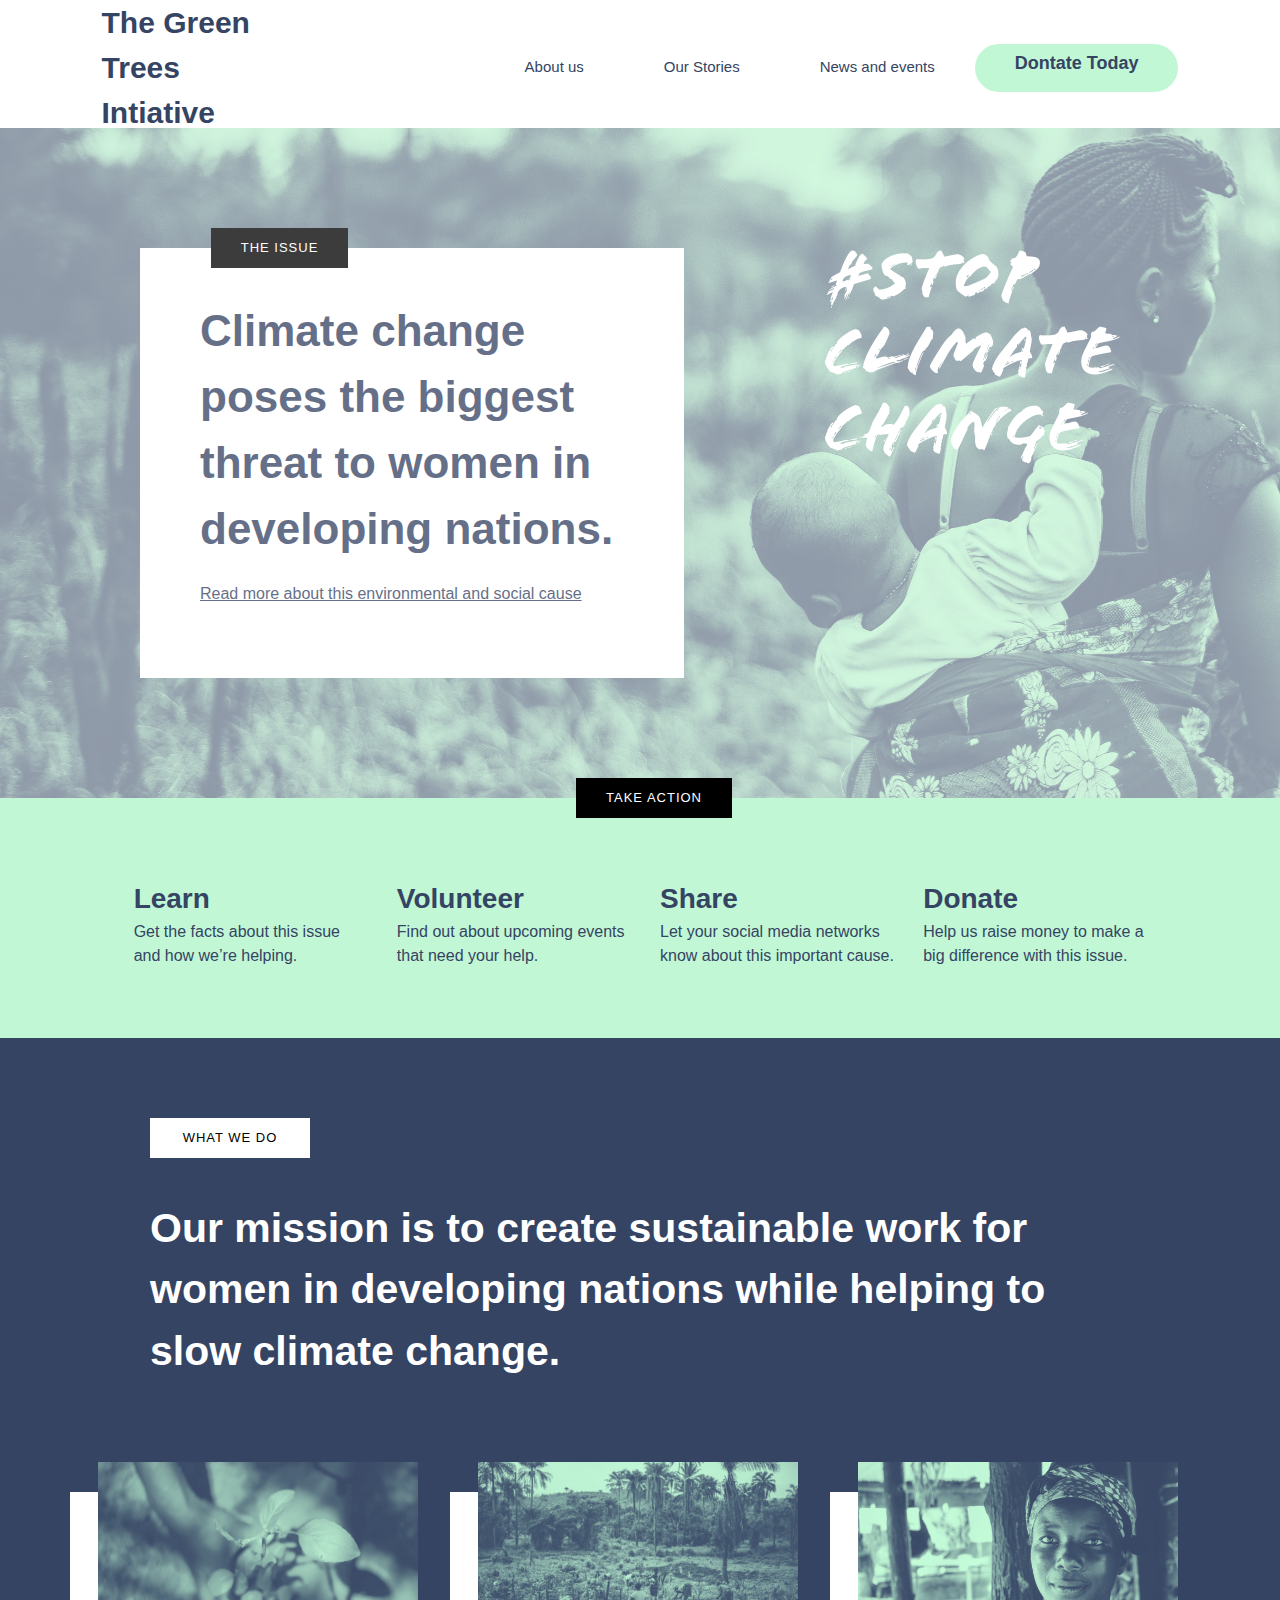
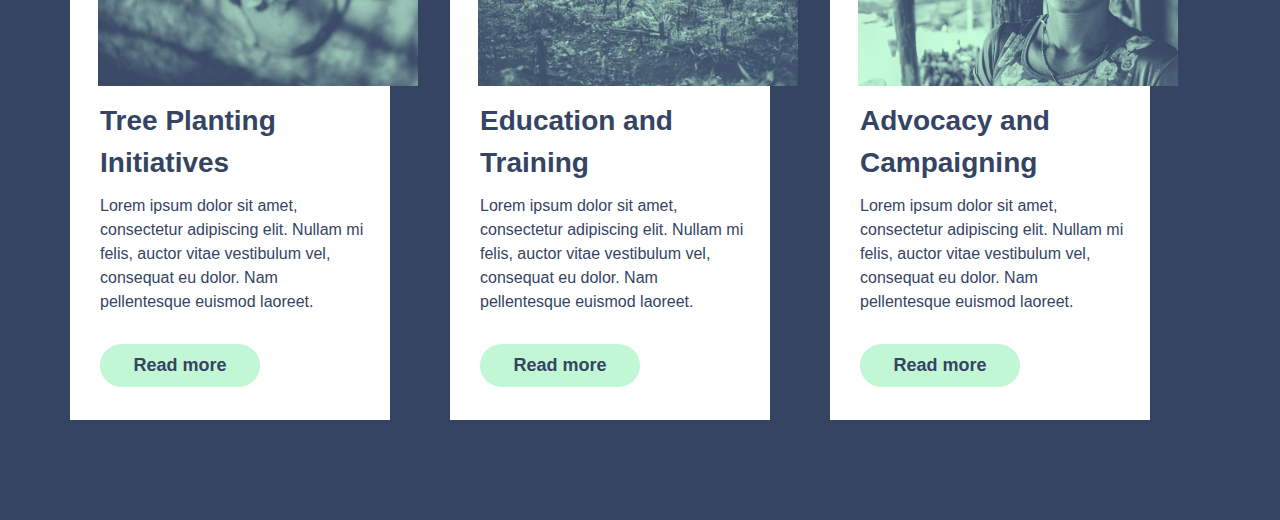
==== index.html @ a62fc70d "initial commit" ====
<!DOCTYPE html>
<html lang="en">

<head>
    <meta charset="UTF-8" />
    <meta name="viewport" content="width=device-width, initial-scale=1.0" />
    <title>Green Tree Initiative | Home</title>
    <link rel="stylesheet" href="./assets/css/style.css" />
</head>

<body>
    <div class="container">
        <header id="main-header">
            <nav id="navbar">
                <h1 class="title">
                    <a href="index.html">The Green Trees Intiative</a>
                </h1>
                <ul class="nav-links">
                    <li><a href="#">About us</a></li>
                    <li><a href="#">Our Stories</a></li>
                    <li><a href="#">News and events</a></li>
                    <li class="donate-link">
                        <a href="donation.html">Dontate Today</a>
                    </li>
                </ul>
            </nav>
        </header>

        <main id="main">
            <section class="the-issue-section">
                <div class="climate-change">
                    <div class="climate-change-banner">
                        <div id="the-issue-header">
                            <h3>THE ISSUE</h3>
                        </div>
                        <h1>
                            Climate change poses the biggest threat to women in developing
                            nations.
                        </h1>
                        <a href="#">
                            Read more about this environmental and social cause
                        </a>
                    </div>
                    <div class="climate-change-hashtag"></div>
                </div>
            </section>

            <section class="take-action-section">
                <div id="take-action-header">
                    <h3>TAKE ACTION</h3>
                </div>
                <div class="action-lists">
                    <div class="learn">
                        <h4>Learn</h4>
                        <p>Get the facts about this issue and how we’re helping.</p>
                    </div>
                    <div class="volunteer">
                        <h4>Volunteer</h4>
                        <p>Find out about upcoming events that need your help.</p>
                    </div>
                    <div class="Share">
                        <h4>Share</h4>
                        <p>
                            Let your social media networks know about this important cause.
                        </p>
                    </div>
                    <div class="donate">
                        <h4>Donate</h4>
                        <p>
                            Help us raise money to make a big difference with this issue.
                        </p>
                    </div>
                </div>
            </section>

            <section class="what-we-do-section">
                <div id="what-we-do-header">
                    <h3>WHAT WE DO</h3>
                </div>
                <div class="what-we-do-mission">
                    <h1>
                        Our mission is to create sustainable work for women in developing
                        nations while helping to slow climate change.
                    </h1>
                </div>
                <div class="mission-cards">
                    <div class="card-1">
                        <figure class="mission-card-img-1"></figure>
                        <h2>Tree Planting Initiatives</h2>
                        <p>
                            Lorem ipsum dolor sit amet, consectetur adipiscing elit. Nullam
                            mi felis, auctor vitae vestibulum vel, consequat eu dolor. Nam
                            pellentesque euismod laoreet.
                        </p>
                        <a href="#">Read more</a>
                    </div>
                    <div class="card-2">
                        <figure class="mission-card-img-2"></figure>
                        <h2>Education and Training</h2>
                        <p>
                            Lorem ipsum dolor sit amet, consectetur adipiscing elit. Nullam
                            mi felis, auctor vitae vestibulum vel, consequat eu dolor. Nam
                            pellentesque euismod laoreet.
                        </p>
                        <a href="#">Read more</a>
                    </div>
                    <div class="card-3">
                        <figure class="mission-card-img-3"></figure>
                        <h2>Advocacy and Campaigning</h2>
                        <p>
                            Lorem ipsum dolor sit amet, consectetur adipiscing elit. Nullam
                            mi felis, auctor vitae vestibulum vel, consequat eu dolor. Nam
                            pellentesque euismod laoreet.
                        </p>
                        <a href="#">Read more</a>
                    </div>
                </div>
            </section>
        </main>
    </div>
</body>

</html>
---- assets/css/style.css ----
@import url(//db.onlinewebfonts.com/c/bfbdc6a04609bff0d5ccdfcf6b766d95?family=Flood+Std);

* {
    margin: 0;
    padding: 0;
    box-sizing: border-box;
}

html {
    font-size: 62.5%;
}

body {
    font-family: Helvetica, Arial, sans-serif;
    font-size: 1.5rem;
    line-height: 1.5;
    background-color: #fff;
    color: #000;
}

ul {
    list-style: none;
}

a {
    color: #354463;
    text-decoration: none;
    display: block;
}

/*##################################
    INDEX PAGE STYLES
####################################*/

.container {
    width: 100%;
    max-width: 1440px;
    margin: auto;
}

/* Navigation bar Style */
#navbar {
    display: flex;
    flex-flow: row wrap;
    align-items: center;
    height: 12.8rem;
    justify-content: space-around;
}

#navbar .title {
    width: 16rem;
}

#navbar ul {
    display: flex;
    align-items: center;
    justify-content: space-evenly;
}

#navbar ul.nav-links {
    margin-left: 2rem;
}

.nav-links li {
    padding: 0 4rem;
}

.nav-links li a:hover {
    border-bottom: 4px solid teal;
}

.nav-links .donate-link {
    background: #C1F7D5;
    border-radius: 10rem;
    height: 4.8rem;
    padding-top: .6rem;
    text-align: center;
    font-size: 1.8rem;
    font-weight: bold;
    opacity: 1;
}

/* The  issue styke start */
.the-issue-section {
    height: 68rem;
    background: transparent url('../images/annie-spratt-135307-unsplash.png') 0% 0% no-repeat padding-box;
    opacity: 0.76;
}

div.climate-change {
    display: flex;
    flex-flow: row wrap;
    /* justify-items: center; */
    /* justify-items: center; */
    /* position: relative; */
}

#the-issue-header {

    background-color: #000;
    position: absolute;
    top: -2rem;
    left: 13%;
    padding: 1rem 3rem;
    opacity: 1;
    z-index: 1;
}

#the-issue-header h3 {
    font-size: 1.3rem;
    font-weight: 100;
    letter-spacing: 0.1rem;
    color: #fff;

}

.climate-change-banner {
    background-color: #fff;
    color: #354463;
    height: 43rem;
    width: 54.4rem;
    margin: 12rem 14rem;
    position: relative;
}


.climate-change-banner h1 {

    font-size: 4.4rem;
    text-align: left;
    font-weight: bold;
    margin-left: 4rem;
    padding: 5rem 2rem 2rem 2rem;
    opacity: 1;

}


.climate-change-banner a {
    font-size: 1.6rem;
    margin-left: 4rem;
    padding: 0 4rem 0rem 2rem;
    color: #354463;
    text-decoration: underline;
}

.climate-change-hashtag {
    margin-top: 12rem;
    width: 29.6rem;
    height: 22.4rem;
    background: transparent url('../images/stopclimatechange.png') 0% 0% no-repeat padding-box;
    opacity: 1;
}

/* The  issue styke end */

/* Take action start */

.take-action-section {
    background-color: #C1F7D5;
    color: #354463;
    width: 100%;
    height: 24rem;
    margin-top: -1rem;
    position: relative;
}


#take-action-header {

    background-color: #000;
    position: absolute;
    top: -2rem;
    left: 45%;
    padding: 1rem 3rem;
    opacity: 1;
    z-index: 1;
}

#take-action-header h3 {
    font-size: 1.3rem;
    font-weight: 100;
    letter-spacing: 0.1rem;
    color: #fff;
}

.action-lists {
    display: grid;
    grid-template-columns: repeat(4, 19%);
    gap: 2rem;
    justify-content: center;
}

.action-lists div {
    width: 23.5rem;
    height: 89rem;
    margin: 6rem 1rem;
    padding-top: 2rem;
}

.action-lists div h4 {
    font-size: 2.8rem;
    font-weight: bold;
}

.action-lists>div p {
    font-size: 1.6rem;
    font-weight: 100;
}

/* Take action end */

/* What we do style start */
.what-we-do-section {
    display: flex;
    flex-flow: column wrap;
    align-content: center;
    background-color: #354463;
    color: #fff;
    position: relative;
    /* height: 1000rem; */
}

#what-we-do-header {
    background-color: #fff;
    color: #000;
    margin-left: 15rem;
    margin-top: 8rem;
    width: 16rem;
    opacity: 1;
    z-index: 1;
}

#what-we-do-header h3 {
    text-align: center;
    font-size: 1.3rem;
    font-weight: 100;
    letter-spacing: 0.1rem;
    padding: 1rem 2rem;
}

.what-we-do-mission h1 {
    margin: 4rem 15rem;
    font-size: 4.1rem;
    font-weight: bold;
}


.mission-cards {
    margin: 7rem 10rem 0 4rem;
    display: grid;
    grid-template-columns: repeat(3, 32rem);
    gap: 6rem;
    justify-content: center;
}

.mission-cards div {
    background-color: #fff;
    color: #000;
    height: 52.8rem;
    margin-bottom: 10rem;
    position: relative;

}


.mission-cards div h2 {
    margin: 65% 2rem 1rem 3rem;
    font-size: 2.8rem;
    text-align: left;
    color: #354463;
}

.mission-cards div p {
    margin: 0 2rem 3rem 3rem;
    font-size: 1.6rem;
    text-align: left;
    color: #354463;
}

.mission-cards div a {
    margin: 0 13rem 0 3rem;
    font-size: 1.8rem;
    font-weight: bold;
    text-align: center;
    background-color: #C1F7D5;
    color: #354463;
    border-radius: 10rem;
    padding: .8rem;

}

.mission-card-img-1 {
    height: 22.4rem;
    width: 32.2rem;
    background: transparent url('../images/tree-planting.png') 0% 0% no-repeat padding-box;
    opacity: 1;
    position: absolute;
    right: -3rem;
    top: -3rem;
}

.mission-card-img-2 {
    height: 22.4rem;
    width: 32.2rem;
    background: transparent url('../images/education-training.png') 0% 0% no-repeat padding-box;
    opacity: 1;
    position: absolute;
    right: -3rem;
    top: -3rem;
}

.mission-card-img-3 {
    height: 22.4rem;
    width: 32.2rem;
    background: transparent url('../images/advocacy.png') 0% 0% no-repeat padding-box;
    opacity: 1;
    position: absolute;
    right: -3rem;
    top: -3rem;
}

/* What we do style end */

/*##########################################
        Donation Page Styling
##########################################*/
.donation-container {
    display: grid;
    grid-template-columns: 1fr;
}

.donation-container #header {
    height: 12rem;
    background-color: #fff;
}

.title-header {
    text-align: center;
    margin: 1.6rem auto;
    width: 20rem;
    font-size: 2.8rem;
    font-weight: bold;
    color: #354463;
    opacity: 1;
}

.donation-container main {
    height: 122.4rem;
    background: transparent url('../images/annie-spratt-427340-unsplash-donation.png') 0% 0% no-repeat padding-box;
    opacity: 1;
    position: relative;
}

.payment-and-information-section {
    height: 101.6rem;
    width: 64rem;
    position: absolute;
    top: 8rem;
    left: 15rem;
    background-color: #354463;
}

.text-banner {
    width: 38.4rem;
    height: 36.2rem;
    position: absolute;
    top: 8rem;
    right: 15rem;
}

.text-banner h1 {
    text-align: left;
    line-height: 1.1;
    font-size: 7.2rem;
    font-family: Flood Std;
    color: #FFFFFF;
    opacity: 1;
}

.your-information {
    border: 5px solid tomato;
    margin-bottom: 2rem;
}

.payment-information {
    border: 5px solid green;
}

/* Dontion Footer */
#donation-footer {
    display: flex;
    justify-content: center;
    flex-flow: row wrap;
    align-items: baseline;
    background-color: #fff;
    color: #354463;
    height: 34rem;
    margin-top: 10rem;
}

.footer-header {
    margin-right: 10rem;
    width: 17rem;

}

.footer-header h1 {
    font-size: 2.4rem;
    font-weight: bold;
    text-align: left;
}

.footer-hashtag {
    width: 20rem;
    margin-left: 8rem;
}

.footer-hashtag h2 {
    font-weight: normal;
    text-align: right;
    font-size: 4.4rem;
    font-family: flood std;
    color: #354463;
    line-height: 1.1;
}

#donation-footer section.address-and-links {
    display: flex;
    flex-flow: row wrap;
    align-items: center;
    /* border: 3px solid white; */
}

.address-and-links div.contact-us,
div.links,
div.social-links {
    width: 15rem;
    margin: 0 2rem;
}

.address-and-links div h4 {
    font-size: 1.4rem;
    text-align: left;
    letter-spacing: 0.056rem;
    text-transform: uppercase;
    font-weight: normal;
    padding-bottom: .5rem;
    margin-bottom: 1rem;
    border-bottom: 1px solid #354463;
    color: #354463;
}

.address-and-links div a {
    font-size: 1.3rem;
    text-align: left;
    font-weight: 300;
    letter-spacing: -0.14px;
    text-transform: capitalize;
    color: #354463;
}

.address-and-links div address {
    display: block;
    font-size: 1.3rem;
    text-align: left;
    font-weight: 300;
    font-style: normal;
    letter-spacing: -0.14px;
    color: #354463;
}
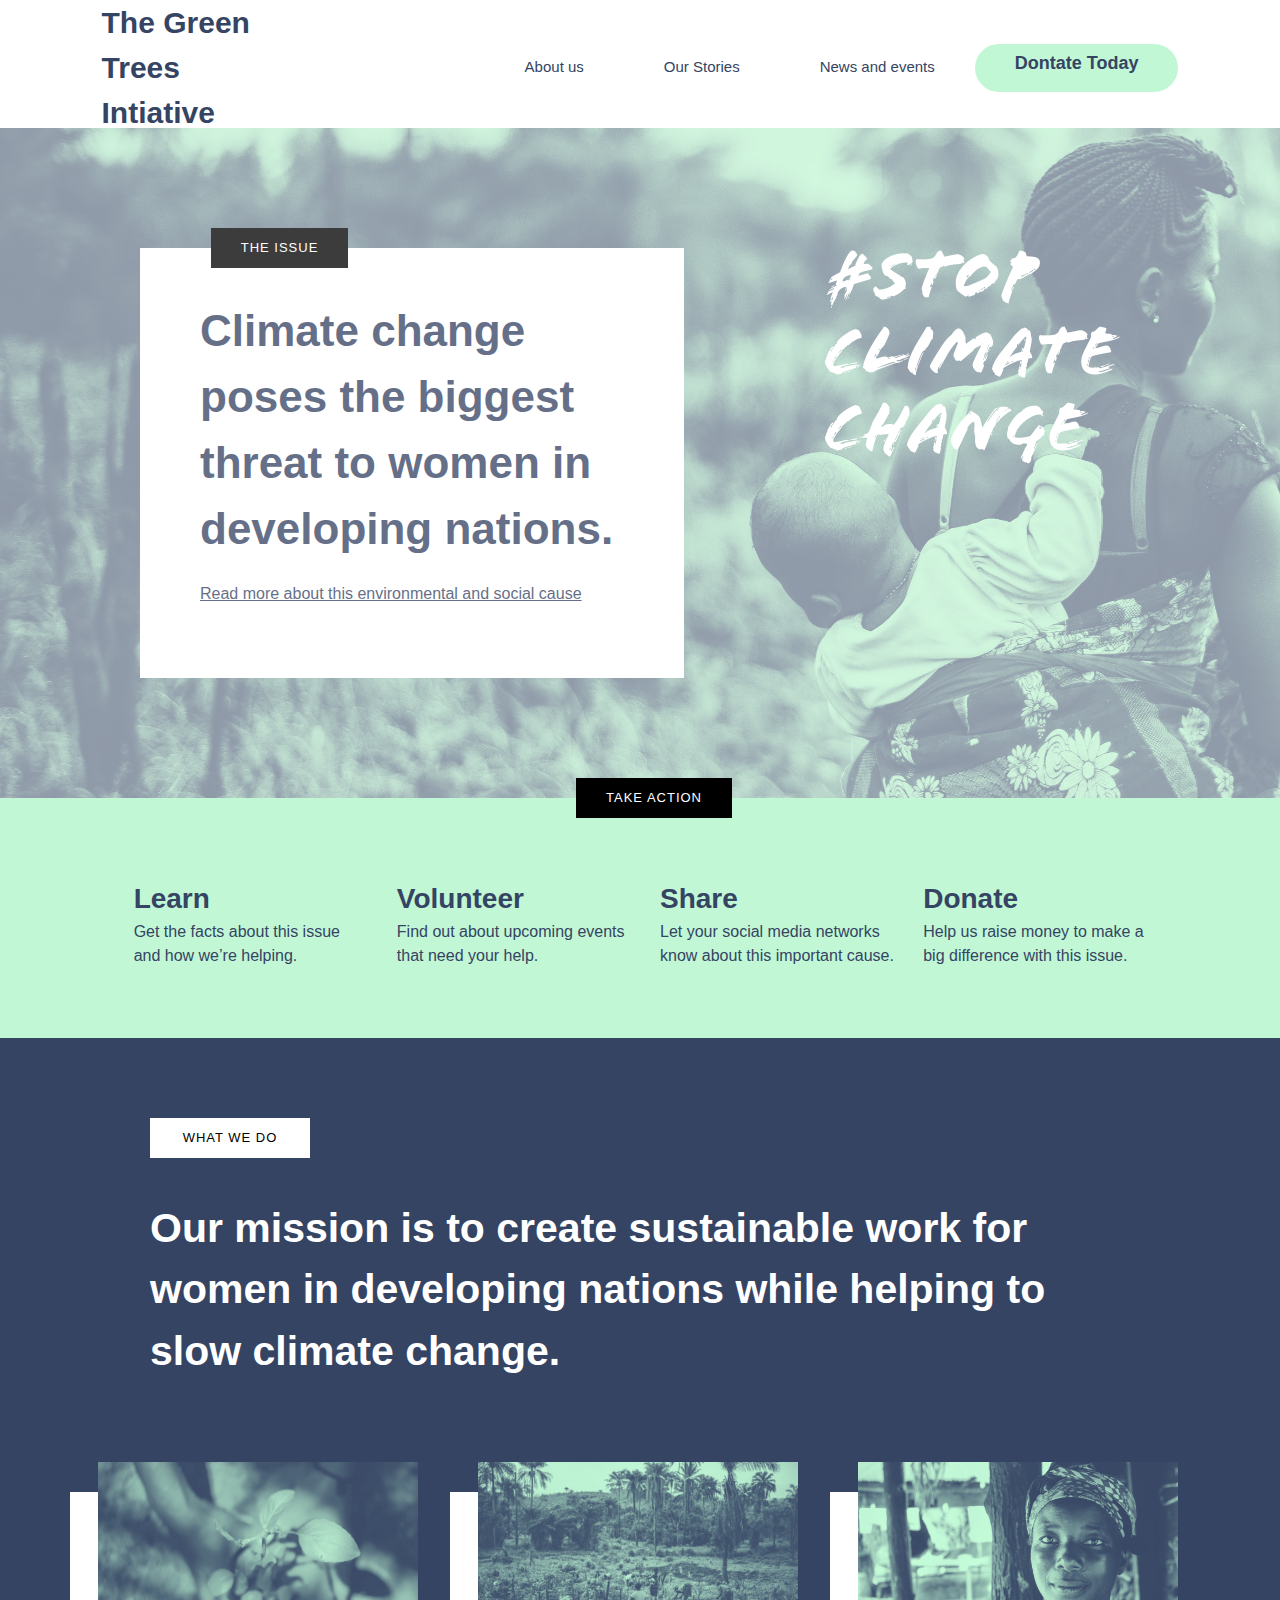
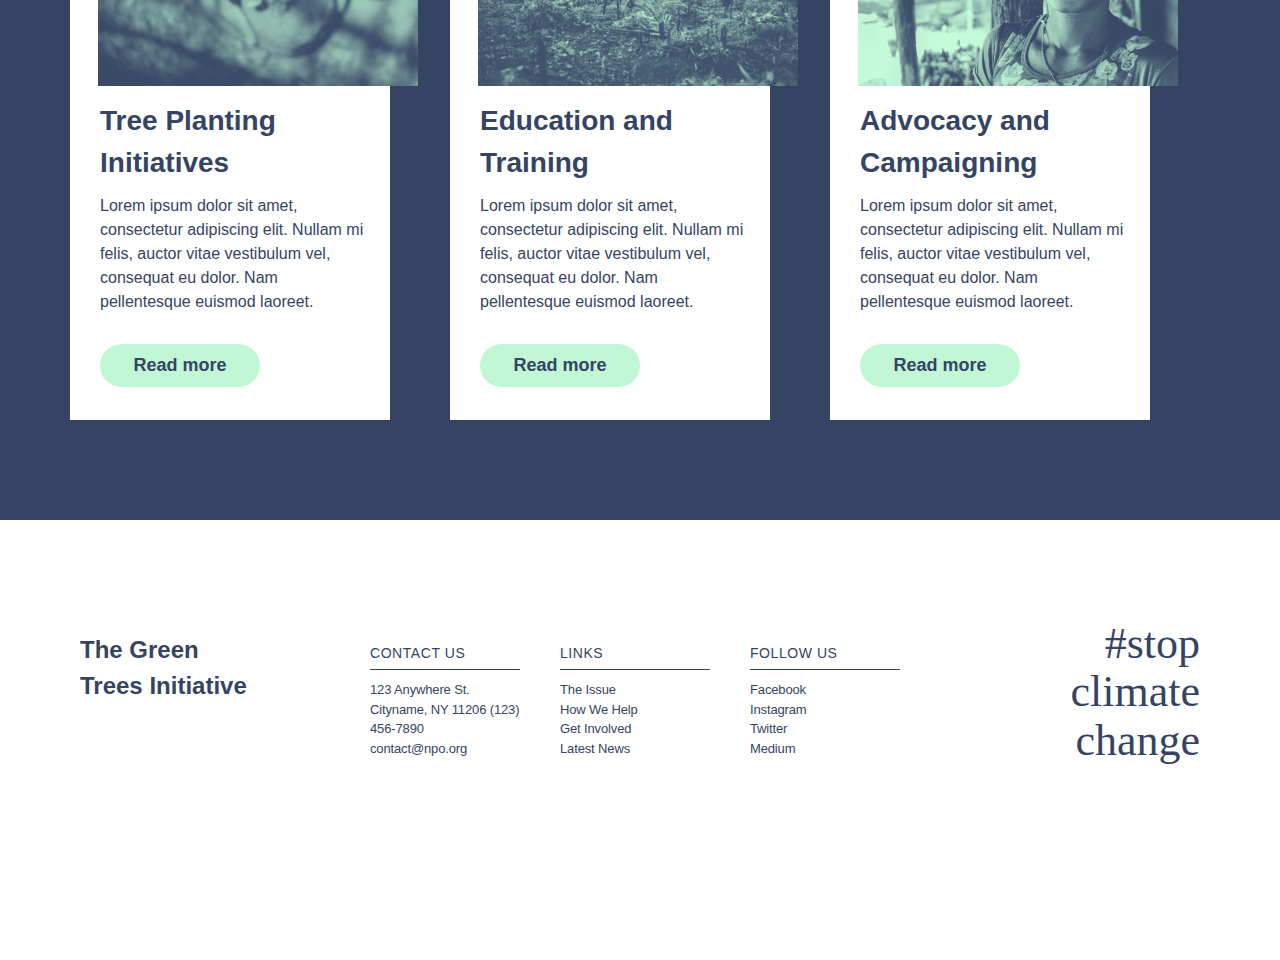
==== commit 697e8529: "Added footer to index page style completed for desktop version" ====
--- a/index.html
+++ b/index.html
@@ -117,6 +117,36 @@
                 </div>
             </section>
         </main>
+
+        <footer id="footer">
+            <header class="footer-header">
+                <h1><a href="index.html">The Green Trees Initiative</a></h1>
+            </header>
+            <section class="address-and-links">
+
+                <div class="contact-us">
+                    <h4>CONTACT US</h4>
+                    <address>123 Anywhere St. Cityname, NY 11206 (123) 456-7890 contact@npo.org</address>
+                </div>
+                <div class="links">
+                    <h4>Links</h4>
+                    <a href="#">The issue</a>
+                    <a href="#">How we help</a>
+                    <a href="#">Get involved</a>
+                    <a href="#">Latest news</a>
+                </div>
+                <div class="social-links">
+                    <h4>Follow US</h4>
+                    <a href="#">Facebook</a>
+                    <a href="#">Instagram</a>
+                    <a href="#">Twitter</a>
+                    <a href="#">Medium</a>
+                </div>
+            </section>
+            <div class="footer-hashtag">
+                <h2>#stop climate change</h2>
+            </div>
+        </footer>
     </div>
 </body>
 
--- a/assets/css/style.css
+++ b/assets/css/style.css
@@ -80,6 +80,10 @@
     opacity: 1;
 }
 
+.nav-links .donate-link:hover {
+    background-color: rgb(113, 231, 45);
+}
+
 /* The  issue styke start */
 .the-issue-section {
     height: 68rem;
@@ -330,6 +334,7 @@
     grid-template-columns: 1fr;
 }
 
+/* Donation header style start */
 .donation-container #header {
     height: 12rem;
     background-color: #fff;
@@ -345,28 +350,171 @@
     opacity: 1;
 }
 
+/* Donation header style end */
+
+/* Donation main style start */
+
 .donation-container main {
-    height: 122.4rem;
     background: transparent url('../images/annie-spratt-427340-unsplash-donation.png') 0% 0% no-repeat padding-box;
-    opacity: 1;
-    position: relative;
+    background-size: cover;
+    opacity: 1;
+    height: 125vh;
 }
 
 .payment-and-information-section {
-    height: 101.6rem;
-    width: 64rem;
-    position: absolute;
-    top: 8rem;
-    left: 15rem;
+    display: flex;
+    flex-flow: row wrap;
+    justify-content: space-evenly;
+    margin-top: 6%;
+}
+
+.payment-and-information-section>.form-information {
     background-color: #354463;
-}
-
-.text-banner {
-    width: 38.4rem;
-    height: 36.2rem;
-    position: absolute;
-    top: 8rem;
-    right: 15rem;
+    width: 41%;
+
+}
+
+.payment-and-information-section>.text-banner {
+    width: 30%;
+}
+
+.form-information form {
+    display: flex;
+    flex-flow: column wrap;
+    padding: 5rem;
+
+}
+
+.form-information form div {
+
+    margin: 1rem 0rem 0 0;
+}
+
+.form-information form h4 {
+    font-size: 2.8rem;
+    font-weight: bold;
+    color: #FFFFFF;
+}
+
+.form-information form label {
+    font-size: 1.4rem;
+    font-weight: 300;
+    letter-spacing: 0.056rem;
+    color: #FFFFFF;
+    text-transform: uppercase;
+    text-align: left;
+}
+
+.form-information form input {
+    font-size: 1.8rem;
+    font-weight: 400;
+    letter-spacing: -0.04rem;
+    text-align: left;
+    color: #FFFFFF;
+    border: none;
+    background-color: transparent;
+    margin: 1rem 0;
+    outline: none;
+
+}
+
+
+.form-information form div>div {
+    margin: 0.2rem 0;
+    border-bottom: 2px solid #C1F7D5;
+}
+
+.form-information form .name {
+    display: grid;
+    grid-template-columns: repeat(2, 37%);
+    gap: 5rem;
+
+}
+
+.form-information form .street,
+form .email-address,
+form .card,
+form .donation-message {
+    display: grid;
+    grid-template-columns: 83%;
+}
+
+.form-information form .city-state-zip {
+    display: grid;
+    grid-template-columns: 36% repeat(2, 15%);
+    gap: 5rem;
+}
+
+.form-information #state {
+    margin-top: 1rem;
+    font-size: 1.8rem;
+    background-color: transparent;
+    width: 9rem;
+    border: none;
+    outline: none;
+}
+
+
+.form-information #state option {
+    margin-top: 2rem;
+    font-size: 1.4rem;
+    background-color: #354463;
+    color: #fff;
+    width: 10rem;
+}
+
+.form-information form .card-expiry {
+    display: grid;
+    grid-template-columns: repeat(2, 10rem) 13rem;
+    gap: 6rem;
+}
+
+.payment-heading h4 {
+    margin-top: 3rem;
+}
+
+.donation-message h2 {
+    margin-top: 3rem;
+}
+
+.form-information form .payment-links {
+    display: grid;
+    grid-template-columns: 30% 42%;
+    gap: 6rem;
+    margin-bottom: 0;
+}
+
+.form-information form .donation-message h2 {
+    font-size: 2.8rem;
+    font-weight: bold;
+    color: #FFFFFF;
+}
+
+.form-information form a.back-btn {
+    font-size: 2rem;
+    font-weight: 300;
+    letter-spacing: -0.016rem;
+    text-align: left;
+    text-decoration: underline;
+    color: #C1F7D5;
+}
+
+.form-information form a.payment-proceed-btn {
+    font-size: 2.2rem;
+    font-weight: bold;
+    text-align: center;
+    background-color: #C1F7D5;
+    color: #354463;
+    border-radius: 10rem;
+    padding: 1rem;
+}
+
+.form-information form a.back-btn:hover {
+    color: tomato;
+}
+
+.form-information form a.payment-proceed-btn:hover {
+    background-color: rgb(113, 231, 45);
 }
 
 .text-banner h1 {
@@ -378,17 +526,8 @@
     opacity: 1;
 }
 
-.your-information {
-    border: 5px solid tomato;
-    margin-bottom: 2rem;
-}
-
-.payment-information {
-    border: 5px solid green;
-}
-
 /* Dontion Footer */
-#donation-footer {
+#footer {
     display: flex;
     justify-content: center;
     flex-flow: row wrap;
@@ -425,11 +564,10 @@
     line-height: 1.1;
 }
 
-#donation-footer section.address-and-links {
+#footer section.address-and-links {
     display: flex;
     flex-flow: row wrap;
     align-items: center;
-    /* border: 3px solid white; */
 }
 
 .address-and-links div.contact-us,
@@ -460,6 +598,10 @@
     color: #354463;
 }
 
+.address-and-links div a:hover {
+    border-bottom: 2px solid #354463;
+}
+
 .address-and-links div address {
     display: block;
     font-size: 1.3rem;
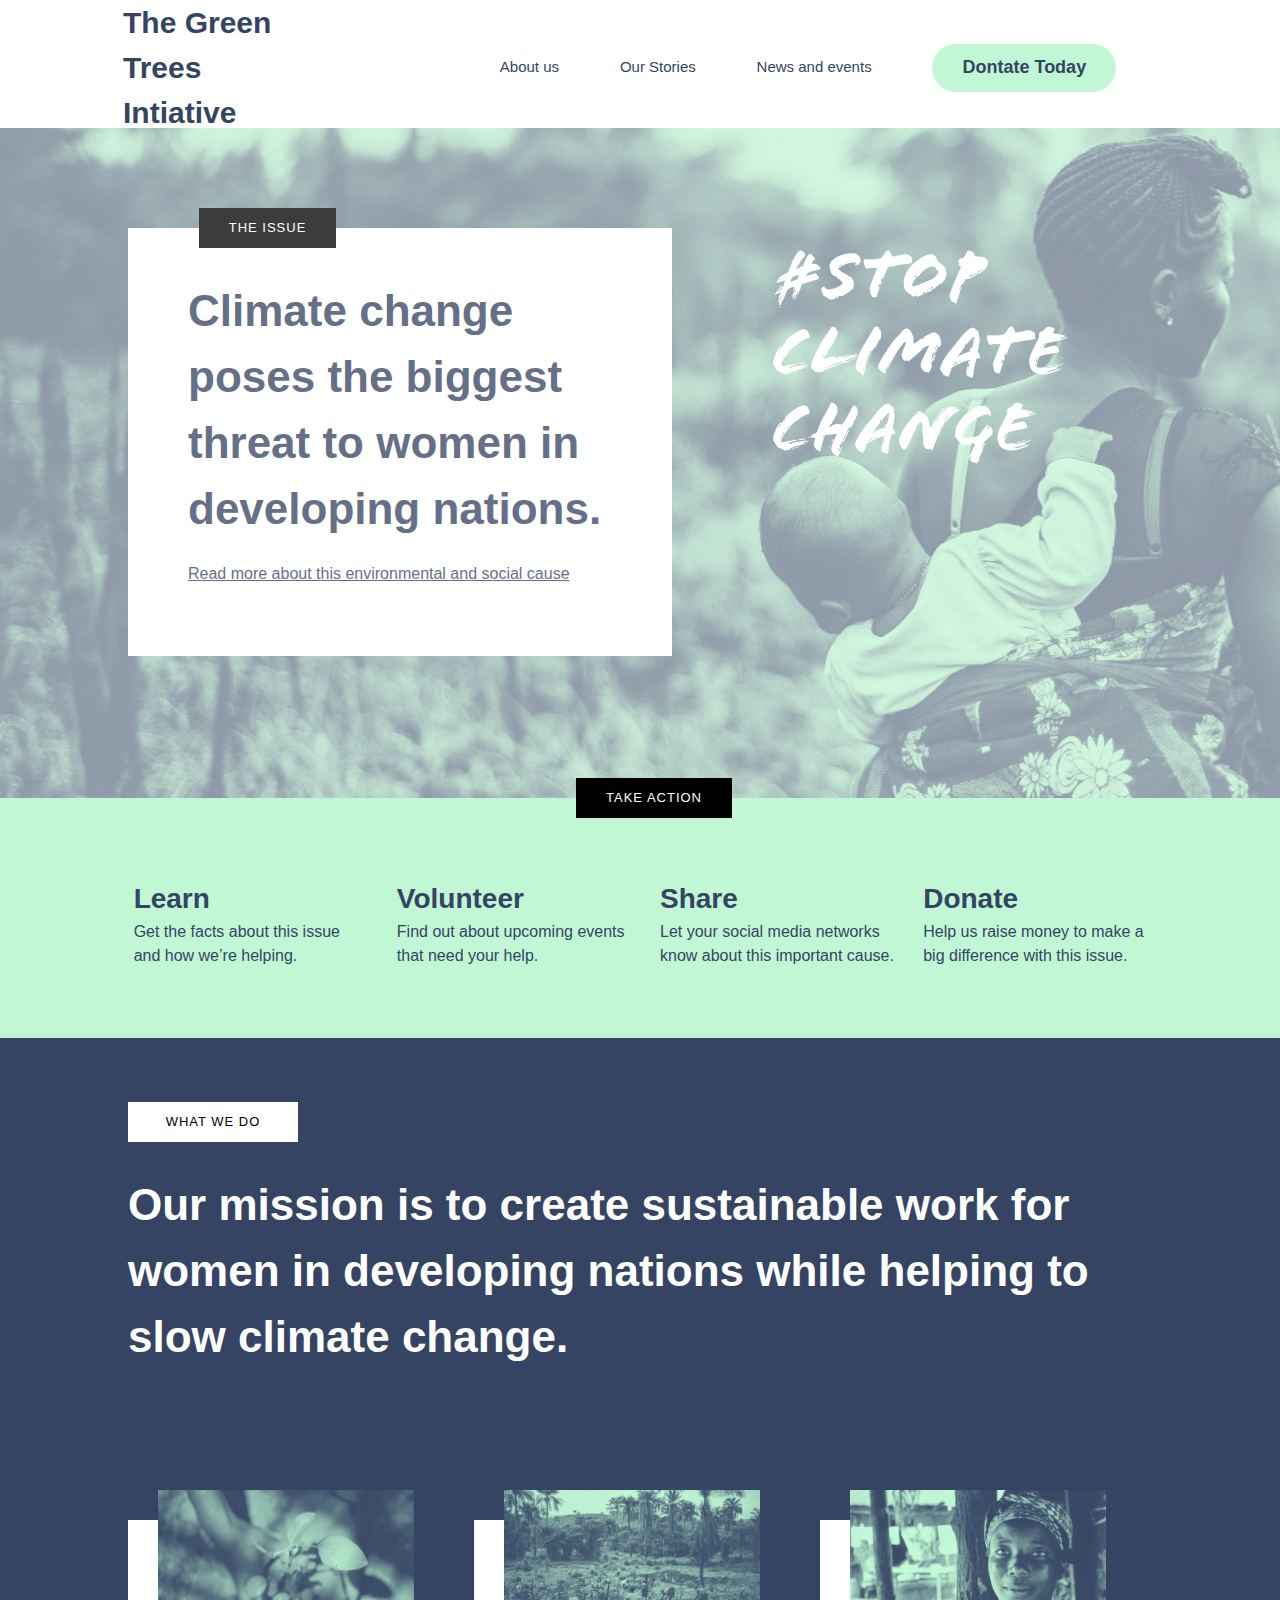
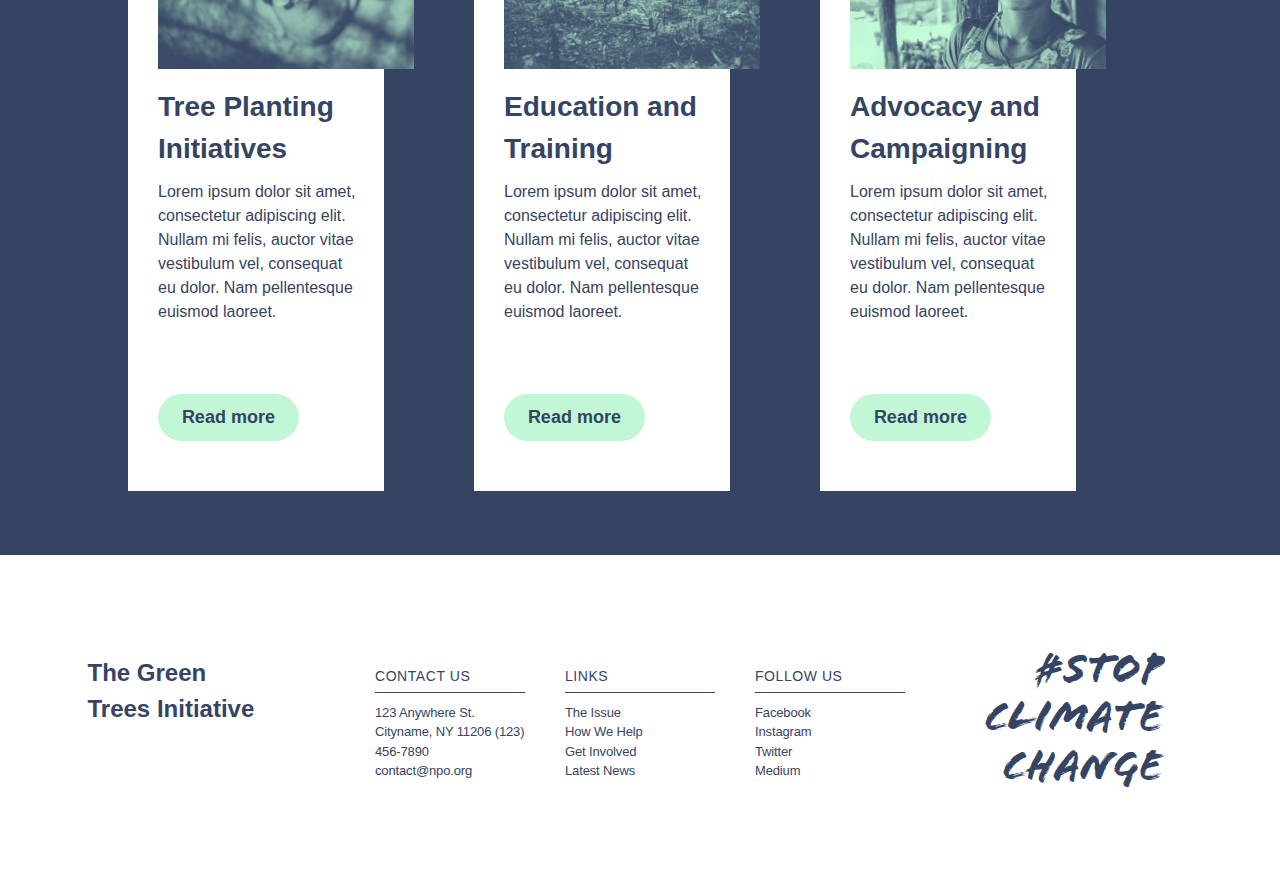
==== commit 696b6d50: "Modified the styling of all the sections to make it responsive" ====
--- a/index.html
+++ b/index.html
@@ -19,9 +19,7 @@
                     <li><a href="#">About us</a></li>
                     <li><a href="#">Our Stories</a></li>
                     <li><a href="#">News and events</a></li>
-                    <li class="donate-link">
-                        <a href="donation.html">Dontate Today</a>
-                    </li>
+                    <li class="donate-link"><a href="donation.html">Dontate Today</a></li>
                 </ul>
             </nav>
         </header>
@@ -85,34 +83,35 @@
                 </div>
                 <div class="mission-cards">
                     <div class="card-1">
-                        <figure class="mission-card-img-1"></figure>
+                        <img class="mission-card-img img-1" src="./assets/images/tree-planting.png" alt="">
                         <h2>Tree Planting Initiatives</h2>
                         <p>
                             Lorem ipsum dolor sit amet, consectetur adipiscing elit. Nullam
                             mi felis, auctor vitae vestibulum vel, consequat eu dolor. Nam
                             pellentesque euismod laoreet.
                         </p>
-                        <a href="#">Read more</a>
+
+                        <a class="btn btn-read-more" href="#">Read more</a>
                     </div>
                     <div class="card-2">
-                        <figure class="mission-card-img-2"></figure>
+                        <img class="mission-card-img img-2" src="./assets/images/education-training.png" alt="">
                         <h2>Education and Training</h2>
                         <p>
                             Lorem ipsum dolor sit amet, consectetur adipiscing elit. Nullam
                             mi felis, auctor vitae vestibulum vel, consequat eu dolor. Nam
                             pellentesque euismod laoreet.
                         </p>
-                        <a href="#">Read more</a>
+                        <a class="btn btn-read-more" href="#">Read more</a>
                     </div>
                     <div class="card-3">
-                        <figure class="mission-card-img-3"></figure>
+                        <img class="mission-card-img img-3" src="./assets/images/advocacy.png" alt="">
                         <h2>Advocacy and Campaigning</h2>
                         <p>
                             Lorem ipsum dolor sit amet, consectetur adipiscing elit. Nullam
                             mi felis, auctor vitae vestibulum vel, consequat eu dolor. Nam
                             pellentesque euismod laoreet.
                         </p>
-                        <a href="#">Read more</a>
+                        <a class="btn btn-read-more" href="#">Read more</a>
                     </div>
                 </div>
             </section>
--- a/assets/css/style.css
+++ b/assets/css/style.css
@@ -1,31 +1,35 @@
-@import url(//db.onlinewebfonts.com/c/bfbdc6a04609bff0d5ccdfcf6b766d95?family=Flood+Std);
+/* @import url(//db.onlinewebfonts.com/c/bfbdc6a04609bff0d5ccdfcf6b766d95?family=Flood + Std); */
+@font-face {
+  font-family: Flood Std;
+  src: url("../fonts/flood-std/FloodStd.otf");
+}
 
 * {
-    margin: 0;
-    padding: 0;
-    box-sizing: border-box;
+  margin: 0;
+  padding: 0;
+  box-sizing: border-box;
 }
 
 html {
-    font-size: 62.5%;
+  font-size: 62.5%;
 }
 
 body {
-    font-family: Helvetica, Arial, sans-serif;
-    font-size: 1.5rem;
-    line-height: 1.5;
-    background-color: #fff;
-    color: #000;
+  font-family: Helvetica, Arial, sans-serif;
+  font-size: 1.5rem;
+  line-height: 1.5;
+  background-color: #fff;
+  color: #000;
 }
 
 ul {
-    list-style: none;
+  list-style: none;
 }
 
 a {
-    color: #354463;
-    text-decoration: none;
-    display: block;
+  color: #354463;
+  text-decoration: none;
+  display: block;
 }
 
 /*##################################
@@ -33,127 +37,129 @@
 ####################################*/
 
 .container {
-    width: 100%;
-    max-width: 1440px;
-    margin: auto;
+  width: 100%;
+  margin: 0 auto;
 }
 
 /* Navigation bar Style */
 #navbar {
-    display: flex;
-    flex-flow: row wrap;
-    align-items: center;
-    height: 12.8rem;
-    justify-content: space-around;
+  display: flex;
+  flex-flow: row wrap;
+  align-items: center;
+  height: 12.8rem;
+  justify-content: space-around;
 }
 
 #navbar .title {
-    width: 16rem;
-}
-
-#navbar ul {
-    display: flex;
-    align-items: center;
-    justify-content: space-evenly;
-}
-
-#navbar ul.nav-links {
-    margin-left: 2rem;
-}
-
-.nav-links li {
-    padding: 0 4rem;
-}
+  margin-left: 5rem;
+  width: 17rem;
+}
+
+.nav-links {
+  display: flex;
+  flex-flow: row wrap;
+  align-items: center;
+  justify-content: space-evenly;
+  width: 60%;
+}
+
+/* .nav-links li {
+  border: 3px solid red;
+  padding: 0 3rem;
+} */
 
 .nav-links li a:hover {
-    border-bottom: 4px solid teal;
-}
-
-.nav-links .donate-link {
-    background: #C1F7D5;
-    border-radius: 10rem;
-    height: 4.8rem;
-    padding-top: .6rem;
-    text-align: center;
-    font-size: 1.8rem;
-    font-weight: bold;
-    opacity: 1;
-}
-
-.nav-links .donate-link:hover {
-    background-color: rgb(113, 231, 45);
-}
-
+  border-bottom: 4px solid teal;
+}
+
+.donate-link {
+  background: #c1f7d5;
+  border-radius: 10rem;
+  height: 4.8rem;
+  padding: 1rem 3rem;
+  text-align: center;
+  font-size: 1.8rem;
+  font-weight: bold;
+  opacity: 1;
+  margin-right: 3rem;
+}
+
+/*##########################################
+        Style for main
+############################################*/
+
+#main {
+  width: 100%;
+}
 /* The  issue styke start */
 .the-issue-section {
-    height: 68rem;
-    background: transparent url('../images/annie-spratt-135307-unsplash.png') 0% 0% no-repeat padding-box;
-    opacity: 0.76;
-}
-
-div.climate-change {
-    display: flex;
-    flex-flow: row wrap;
-    /* justify-items: center; */
-    /* justify-items: center; */
-    /* position: relative; */
+  height: 68rem;
+  background: transparent url("../images/annie-spratt-135307-unsplash.png") 0%
+    0% no-repeat padding-box;
+  opacity: 0.76;
+  background-size: cover;
+  /* width: 100%; */
+}
+
+.climate-change {
+  display: flex;
+  flex-flow: row wrap;
+  justify-items: center;
+  position: relative;
+  width: 80%;
+  margin: auto;
 }
 
 #the-issue-header {
-
-    background-color: #000;
-    position: absolute;
-    top: -2rem;
-    left: 13%;
-    padding: 1rem 3rem;
-    opacity: 1;
-    z-index: 1;
+  background-color: #000;
+  position: absolute;
+  top: -2rem;
+  left: 13%;
+  padding: 1rem 3rem;
+  opacity: 1;
+  z-index: 1;
 }
 
 #the-issue-header h3 {
-    font-size: 1.3rem;
-    font-weight: 100;
-    letter-spacing: 0.1rem;
-    color: #fff;
-
+  font-size: 1.3rem;
+  font-weight: 100;
+  letter-spacing: 0.1rem;
+  color: #fff;
 }
 
 .climate-change-banner {
-    background-color: #fff;
-    color: #354463;
-    height: 43rem;
-    width: 54.4rem;
-    margin: 12rem 14rem;
-    position: relative;
-}
-
+  background-color: #fff;
+  color: #354463;
+  width: 54.4rem;
+  margin-top: 10rem;
+  position: relative;
+  padding-bottom: 7rem;
+}
 
 .climate-change-banner h1 {
-
-    font-size: 4.4rem;
-    text-align: left;
-    font-weight: bold;
-    margin-left: 4rem;
-    padding: 5rem 2rem 2rem 2rem;
-    opacity: 1;
-
-}
-
+  font-size: 4.4rem;
+  text-align: left;
+  font-weight: bold;
+  margin-left: 4rem;
+  padding: 5rem 2rem 2rem 2rem;
+  opacity: 1;
+}
 
 .climate-change-banner a {
-    font-size: 1.6rem;
-    margin-left: 4rem;
-    padding: 0 4rem 0rem 2rem;
-    color: #354463;
-    text-decoration: underline;
+  font-size: 1.6rem;
+  margin-left: 4rem;
+  padding: 0 4rem 0rem 2rem;
+  color: #354463;
+  text-decoration: underline;
 }
 
 .climate-change-hashtag {
-    margin-top: 12rem;
-    width: 29.6rem;
-    height: 22.4rem;
-    background: transparent url('../images/stopclimatechange.png') 0% 0% no-repeat padding-box;
-    opacity: 1;
+  margin-top: 12rem;
+  width: 30%;
+  background: transparent url("../images/stopclimatechange.png") 0% 0% no-repeat
+    padding-box;
+  opacity: 1;
+  margin-left: 10rem;
 }
 
 /* The  issue styke end */
@@ -161,167 +167,153 @@
 /* Take action start */
 
 .take-action-section {
-    background-color: #C1F7D5;
-    color: #354463;
-    width: 100%;
-    height: 24rem;
-    margin-top: -1rem;
-    position: relative;
-}
-
+  background-color: #c1f7d5;
+  color: #354463;
+  width: 100%;
+  height: 24rem;
+  margin-top: -1rem;
+  position: relative;
+}
 
 #take-action-header {
-
-    background-color: #000;
-    position: absolute;
-    top: -2rem;
-    left: 45%;
-    padding: 1rem 3rem;
-    opacity: 1;
-    z-index: 1;
+  background-color: #000;
+  position: absolute;
+  top: -2rem;
+  left: 45%;
+  padding: 1rem 3rem;
+  opacity: 1;
+  z-index: 1;
 }
 
 #take-action-header h3 {
-    font-size: 1.3rem;
-    font-weight: 100;
-    letter-spacing: 0.1rem;
-    color: #fff;
+  font-size: 1.3rem;
+  font-weight: 100;
+  letter-spacing: 0.1rem;
+  color: #fff;
 }
 
 .action-lists {
-    display: grid;
-    grid-template-columns: repeat(4, 19%);
-    gap: 2rem;
-    justify-content: center;
+  display: grid;
+  grid-template-columns: repeat(4, 19%);
+  gap: 2rem;
+  justify-content: center;
 }
 
 .action-lists div {
-    width: 23.5rem;
-    height: 89rem;
-    margin: 6rem 1rem;
-    padding-top: 2rem;
+  width: 23.5rem;
+  height: 89rem;
+  margin: 6rem 1rem;
+  padding-top: 2rem;
 }
 
 .action-lists div h4 {
-    font-size: 2.8rem;
-    font-weight: bold;
-}
-
-.action-lists>div p {
-    font-size: 1.6rem;
-    font-weight: 100;
+  font-size: 2.8rem;
+  font-weight: bold;
+}
+
+.action-lists > div p {
+  font-size: 1.6rem;
+  font-weight: 100;
 }
 
 /* Take action end */
 
 /* What we do style start */
 .what-we-do-section {
-    display: flex;
-    flex-flow: column wrap;
-    align-content: center;
-    background-color: #354463;
-    color: #fff;
-    position: relative;
-    /* height: 1000rem; */
+  display: flex;
+  flex-flow: column wrap;
+  background-color: #354463;
+  color: #fff;
+  position: relative;
+  padding: 5% 10%;
 }
 
 #what-we-do-header {
-    background-color: #fff;
-    color: #000;
-    margin-left: 15rem;
-    margin-top: 8rem;
-    width: 16rem;
-    opacity: 1;
-    z-index: 1;
+  background-color: #fff;
+  color: #000;
+  width: 17rem;
+  opacity: 1;
 }
 
 #what-we-do-header h3 {
-    text-align: center;
-    font-size: 1.3rem;
-    font-weight: 100;
-    letter-spacing: 0.1rem;
-    padding: 1rem 2rem;
-}
-
+  text-align: center;
+  font-size: 1.3rem;
+  font-weight: 100;
+  letter-spacing: 0.1rem;
+  padding: 1rem 2rem;
+}
+
+.what-we-do-mission {
+  width: 100%;
+  margin-top: 3rem;
+}
 .what-we-do-mission h1 {
-    margin: 4rem 15rem;
-    font-size: 4.1rem;
-    font-weight: bold;
-}
-
+  font-size: 4.4rem;
+  font-weight: bold;
+}
 
 .mission-cards {
-    margin: 7rem 10rem 0 4rem;
-    display: grid;
-    grid-template-columns: repeat(3, 32rem);
-    gap: 6rem;
-    justify-content: center;
+  width: 100%;
+  display: flex;
+  flex-flow: row wrap;
+  justify-content: flex-start;
 }
 
 .mission-cards div {
-    background-color: #fff;
-    color: #000;
-    height: 52.8rem;
-    margin-bottom: 10rem;
-    position: relative;
-
-}
-
+  width: 25%;
+  background-color: #fff;
+  color: #000;
+  margin-top: 15rem;
+  padding-bottom: 5rem;
+  position: relative;
+}
+.mission-cards .card-2,
+.mission-cards .card-3 {
+  margin-left: 9rem;
+}
+
+.mission-cards .card-1,
+.mission-cards .card-2,
+.mission-cards .card-3 {
+  display: grid;
+  grid-template-columns: 1fr;
+}
 
 .mission-cards div h2 {
-    margin: 65% 2rem 1rem 3rem;
-    font-size: 2.8rem;
-    text-align: left;
-    color: #354463;
+  padding: 65% 3rem 1rem 3rem;
+  font-size: 2.8rem;
+  text-align: left;
+  color: #354463;
 }
 
 .mission-cards div p {
-    margin: 0 2rem 3rem 3rem;
-    font-size: 1.6rem;
-    text-align: left;
-    color: #354463;
+  padding: 0 2rem 3rem 3rem;
+  font-size: 1.6rem;
+  text-align: left;
+  color: #354463;
 }
 
 .mission-cards div a {
-    margin: 0 13rem 0 3rem;
-    font-size: 1.8rem;
-    font-weight: bold;
-    text-align: center;
-    background-color: #C1F7D5;
-    color: #354463;
-    border-radius: 10rem;
-    padding: .8rem;
-
-}
-
-.mission-card-img-1 {
-    height: 22.4rem;
-    width: 32.2rem;
-    background: transparent url('../images/tree-planting.png') 0% 0% no-repeat padding-box;
-    opacity: 1;
-    position: absolute;
-    right: -3rem;
-    top: -3rem;
-}
-
-.mission-card-img-2 {
-    height: 22.4rem;
-    width: 32.2rem;
-    background: transparent url('../images/education-training.png') 0% 0% no-repeat padding-box;
-    opacity: 1;
-    position: absolute;
-    right: -3rem;
-    top: -3rem;
-}
-
-.mission-card-img-3 {
-    height: 22.4rem;
-    width: 32.2rem;
-    background: transparent url('../images/advocacy.png') 0% 0% no-repeat padding-box;
-    opacity: 1;
-    position: absolute;
-    right: -3rem;
-    top: -3rem;
+  margin: 4rem 6rem 0 3rem;
+  width: 55%;
+  font-size: 1.8rem;
+  font-weight: bold;
+  text-align: center;
+  background-color: #c1f7d5;
+  color: #354463;
+  border-radius: 10rem;
+  padding: 1rem;
+}
+
+.mission-cards .mission-card-img {
+  width: 100%;
+  background-size: cover;
+  opacity: 1;
+  position: absolute;
+  right: -3rem;
+  top: -3rem;
+  z-index: 1;
+  opacity: 1;
 }
 
 /* What we do style end */
@@ -330,24 +322,24 @@
         Donation Page Styling
 ##########################################*/
 .donation-container {
-    display: grid;
-    grid-template-columns: 1fr;
+  display: grid;
+  grid-template-columns: 1fr;
 }
 
 /* Donation header style start */
 .donation-container #header {
-    height: 12rem;
-    background-color: #fff;
+  height: 12rem;
+  background-color: #fff;
 }
 
 .title-header {
-    text-align: center;
-    margin: 1.6rem auto;
-    width: 20rem;
-    font-size: 2.8rem;
-    font-weight: bold;
-    color: #354463;
-    opacity: 1;
+  text-align: center;
+  margin: 1.6rem auto;
+  width: 20rem;
+  font-size: 2.8rem;
+  font-weight: bold;
+  color: #354463;
+  opacity: 1;
 }
 
 /* Donation header style end */
@@ -355,259 +347,270 @@
 /* Donation main style start */
 
 .donation-container main {
-    background: transparent url('../images/annie-spratt-427340-unsplash-donation.png') 0% 0% no-repeat padding-box;
-    background-size: cover;
-    opacity: 1;
-    height: 125vh;
+  background: transparent
+    url("../images/annie-spratt-427340-unsplash-donation.png") 0% 0% no-repeat
+    padding-box;
+  background-size: cover;
+  opacity: 1;
+  height: 125vh;
 }
 
 .payment-and-information-section {
-    display: flex;
-    flex-flow: row wrap;
-    justify-content: space-evenly;
-    margin-top: 6%;
-}
-
-.payment-and-information-section>.form-information {
-    background-color: #354463;
-    width: 41%;
-
-}
-
-.payment-and-information-section>.text-banner {
-    width: 30%;
+  display: flex;
+  flex-flow: row wrap;
+  justify-content: space-evenly;
+  margin-top: 6%;
+}
+
+.form-information {
+  background-color: #354463;
+  width: 41%;
+}
+
+.text-banner {
+  width: 30%;
 }
 
 .form-information form {
-    display: flex;
-    flex-flow: column wrap;
-    padding: 5rem;
-
+  display: flex;
+  flex-flow: column wrap;
+  padding: 5rem;
 }
 
 .form-information form div {
-
-    margin: 1rem 0rem 0 0;
+  margin: 1rem 0rem 0 0;
 }
 
 .form-information form h4 {
-    font-size: 2.8rem;
-    font-weight: bold;
-    color: #FFFFFF;
+  font-size: 2.8rem;
+  font-weight: bold;
+  color: #ffffff;
 }
 
 .form-information form label {
-    font-size: 1.4rem;
-    font-weight: 300;
-    letter-spacing: 0.056rem;
-    color: #FFFFFF;
-    text-transform: uppercase;
-    text-align: left;
+  font-size: 1.4rem;
+  font-weight: 300;
+  letter-spacing: 0.056rem;
+  color: #ffffff;
+  text-transform: uppercase;
+  text-align: left;
 }
 
 .form-information form input {
-    font-size: 1.8rem;
-    font-weight: 400;
-    letter-spacing: -0.04rem;
-    text-align: left;
-    color: #FFFFFF;
-    border: none;
-    background-color: transparent;
-    margin: 1rem 0;
-    outline: none;
-
-}
-
-
-.form-information form div>div {
-    margin: 0.2rem 0;
-    border-bottom: 2px solid #C1F7D5;
+  font-size: 1.8rem;
+  font-weight: 400;
+  letter-spacing: -0.04rem;
+  text-align: left;
+  color: #ffffff;
+  border: none;
+  background-color: transparent;
+  margin: 1rem 0;
+  outline: none;
+}
+
+.form-information form div > div {
+  margin: 0.2rem 0;
+  border-bottom: 2px solid #c1f7d5;
 }
 
 .form-information form .name {
-    display: grid;
-    grid-template-columns: repeat(2, 37%);
-    gap: 5rem;
-
+  display: grid;
+  grid-template-columns: repeat(2, 37%);
+  gap: 5rem;
 }
 
 .form-information form .street,
 form .email-address,
 form .card,
 form .donation-message {
-    display: grid;
-    grid-template-columns: 83%;
+  display: grid;
+  grid-template-columns: 83%;
 }
 
 .form-information form .city-state-zip {
-    display: grid;
-    grid-template-columns: 36% repeat(2, 15%);
-    gap: 5rem;
+  display: grid;
+  grid-template-columns: 36% repeat(2, 15%);
+  gap: 5rem;
 }
 
 .form-information #state {
-    margin-top: 1rem;
-    font-size: 1.8rem;
-    background-color: transparent;
-    width: 9rem;
-    border: none;
-    outline: none;
-}
-
+  margin-top: 1rem;
+  font-size: 1.8rem;
+  background-color: transparent;
+  width: 9rem;
+  border: none;
+  outline: none;
+  color: #fff;
+}
 
 .form-information #state option {
-    margin-top: 2rem;
-    font-size: 1.4rem;
-    background-color: #354463;
-    color: #fff;
-    width: 10rem;
+  margin-top: 2rem;
+  font-size: 1.4rem;
+  background-color: #354463;
+  color: #fff;
+  width: 10rem;
 }
 
 .form-information form .card-expiry {
-    display: grid;
-    grid-template-columns: repeat(2, 10rem) 13rem;
-    gap: 6rem;
+  display: grid;
+  grid-template-columns: repeat(2, 10rem) 13rem;
+  gap: 6rem;
 }
 
 .payment-heading h4 {
-    margin-top: 3rem;
+  margin-top: 3rem;
 }
 
 .donation-message h2 {
-    margin-top: 3rem;
+  margin-top: 3rem;
 }
 
 .form-information form .payment-links {
-    display: grid;
-    grid-template-columns: 30% 42%;
-    gap: 6rem;
-    margin-bottom: 0;
+  display: grid;
+  grid-template-columns: 30% 42%;
+  gap: 6rem;
+  margin-bottom: 0;
 }
 
 .form-information form .donation-message h2 {
-    font-size: 2.8rem;
-    font-weight: bold;
-    color: #FFFFFF;
+  font-size: 2.8rem;
+  font-weight: bold;
+  color: #ffffff;
 }
 
 .form-information form a.back-btn {
-    font-size: 2rem;
-    font-weight: 300;
-    letter-spacing: -0.016rem;
-    text-align: left;
-    text-decoration: underline;
-    color: #C1F7D5;
+  font-size: 2rem;
+  font-weight: 300;
+  letter-spacing: -0.016rem;
+  text-align: left;
+  text-decoration: underline;
+  color: #c1f7d5;
 }
 
 .form-information form a.payment-proceed-btn {
-    font-size: 2.2rem;
-    font-weight: bold;
-    text-align: center;
-    background-color: #C1F7D5;
-    color: #354463;
-    border-radius: 10rem;
-    padding: 1rem;
+  font-size: 2.2rem;
+  font-weight: bold;
+  text-align: center;
+  background-color: #c1f7d5;
+  color: #354463;
+  border-radius: 10rem;
+  padding: 1rem;
 }
 
 .form-information form a.back-btn:hover {
-    color: tomato;
+  color: tomato;
 }
 
 .form-information form a.payment-proceed-btn:hover {
-    background-color: rgb(113, 231, 45);
+  background-color: rgb(113, 231, 45);
 }
 
 .text-banner h1 {
-    text-align: left;
-    line-height: 1.1;
-    font-size: 7.2rem;
-    font-family: Flood Std;
-    color: #FFFFFF;
-    opacity: 1;
-}
-
-/* Dontion Footer */
+  text-align: left;
+  line-height: 1.1;
+  font-size: 7.2rem;
+  font-family: Flood Std;
+  color: #ffffff;
+  opacity: 1;
+}
+
+/*######################################################
+            Footer Styling
+#######################################################*/
 #footer {
-    display: flex;
-    justify-content: center;
-    flex-flow: row wrap;
-    align-items: baseline;
-    background-color: #fff;
-    color: #354463;
-    height: 34rem;
-    margin-top: 10rem;
+  display: flex;
+  justify-content: space-evenly;
+  flex-flow: row wrap;
+  align-items: baseline;
+  background-color: #fff;
+  color: #354463;
+  height: 34rem;
+  /* margin-top: 10rem; */
+  width: 100%;
+  margin: 0 auto;
 }
 
 .footer-header {
-    margin-right: 10rem;
-    width: 17rem;
-
+  /* margin-right: 10%; */
+  width: 28rem;
 }
 
 .footer-header h1 {
-    font-size: 2.4rem;
-    font-weight: bold;
-    text-align: left;
+  font-size: 2.4rem;
+  font-weight: bold;
+  text-align: left;
+  padding: 10rem 5rem;
 }
 
 .footer-hashtag {
-    width: 20rem;
-    margin-left: 8rem;
+  width: 20rem;
+  margin-right: 8rem;
 }
 
 .footer-hashtag h2 {
-    font-weight: normal;
-    text-align: right;
-    font-size: 4.4rem;
-    font-family: flood std;
-    color: #354463;
-    line-height: 1.1;
+  font-weight: normal;
+  text-align: right;
+  font-size: 4.4rem;
+  font-family: flood std;
+  color: #354463;
+  line-height: 1.1;
 }
 
 #footer section.address-and-links {
-    display: flex;
-    flex-flow: row wrap;
-    align-items: center;
+  display: flex;
+  flex-flow: row wrap;
+  justify-content: center;
+  align-items: center;
 }
 
 .address-and-links div.contact-us,
 div.links,
 div.social-links {
-    width: 15rem;
-    margin: 0 2rem;
+  width: 15rem;
+  margin: 0 2rem;
 }
 
 .address-and-links div h4 {
-    font-size: 1.4rem;
-    text-align: left;
-    letter-spacing: 0.056rem;
-    text-transform: uppercase;
-    font-weight: normal;
-    padding-bottom: .5rem;
-    margin-bottom: 1rem;
-    border-bottom: 1px solid #354463;
-    color: #354463;
+  font-size: 1.4rem;
+  text-align: left;
+  letter-spacing: 0.056rem;
+  text-transform: uppercase;
+  font-weight: normal;
+  padding-bottom: 0.5rem;
+  margin-bottom: 1rem;
+  border-bottom: 1px solid #354463;
+  color: #354463;
 }
 
 .address-and-links div a {
-    font-size: 1.3rem;
-    text-align: left;
-    font-weight: 300;
-    letter-spacing: -0.14px;
-    text-transform: capitalize;
-    color: #354463;
+  font-size: 1.3rem;
+  text-align: left;
+  font-weight: 300;
+  letter-spacing: -0.14px;
+  text-transform: capitalize;
+  color: #354463;
 }
 
 .address-and-links div a:hover {
-    border-bottom: 2px solid #354463;
+  border-bottom: 2px solid #354463;
 }
 
 .address-and-links div address {
-    display: block;
-    font-size: 1.3rem;
-    text-align: left;
-    font-weight: 300;
-    font-style: normal;
-    letter-spacing: -0.14px;
-    color: #354463;
-}
+  display: block;
+  font-size: 1.3rem;
+  text-align: left;
+  font-weight: 300;
+  font-style: normal;
+  letter-spacing: -0.14px;
+  color: #354463;
+}
+
+/*####################################################
+                Tablet View
+#####################################################*/
+
+@media (max-width: 768px) {
+  body {
+    background-color: tomato;
+  }
+}
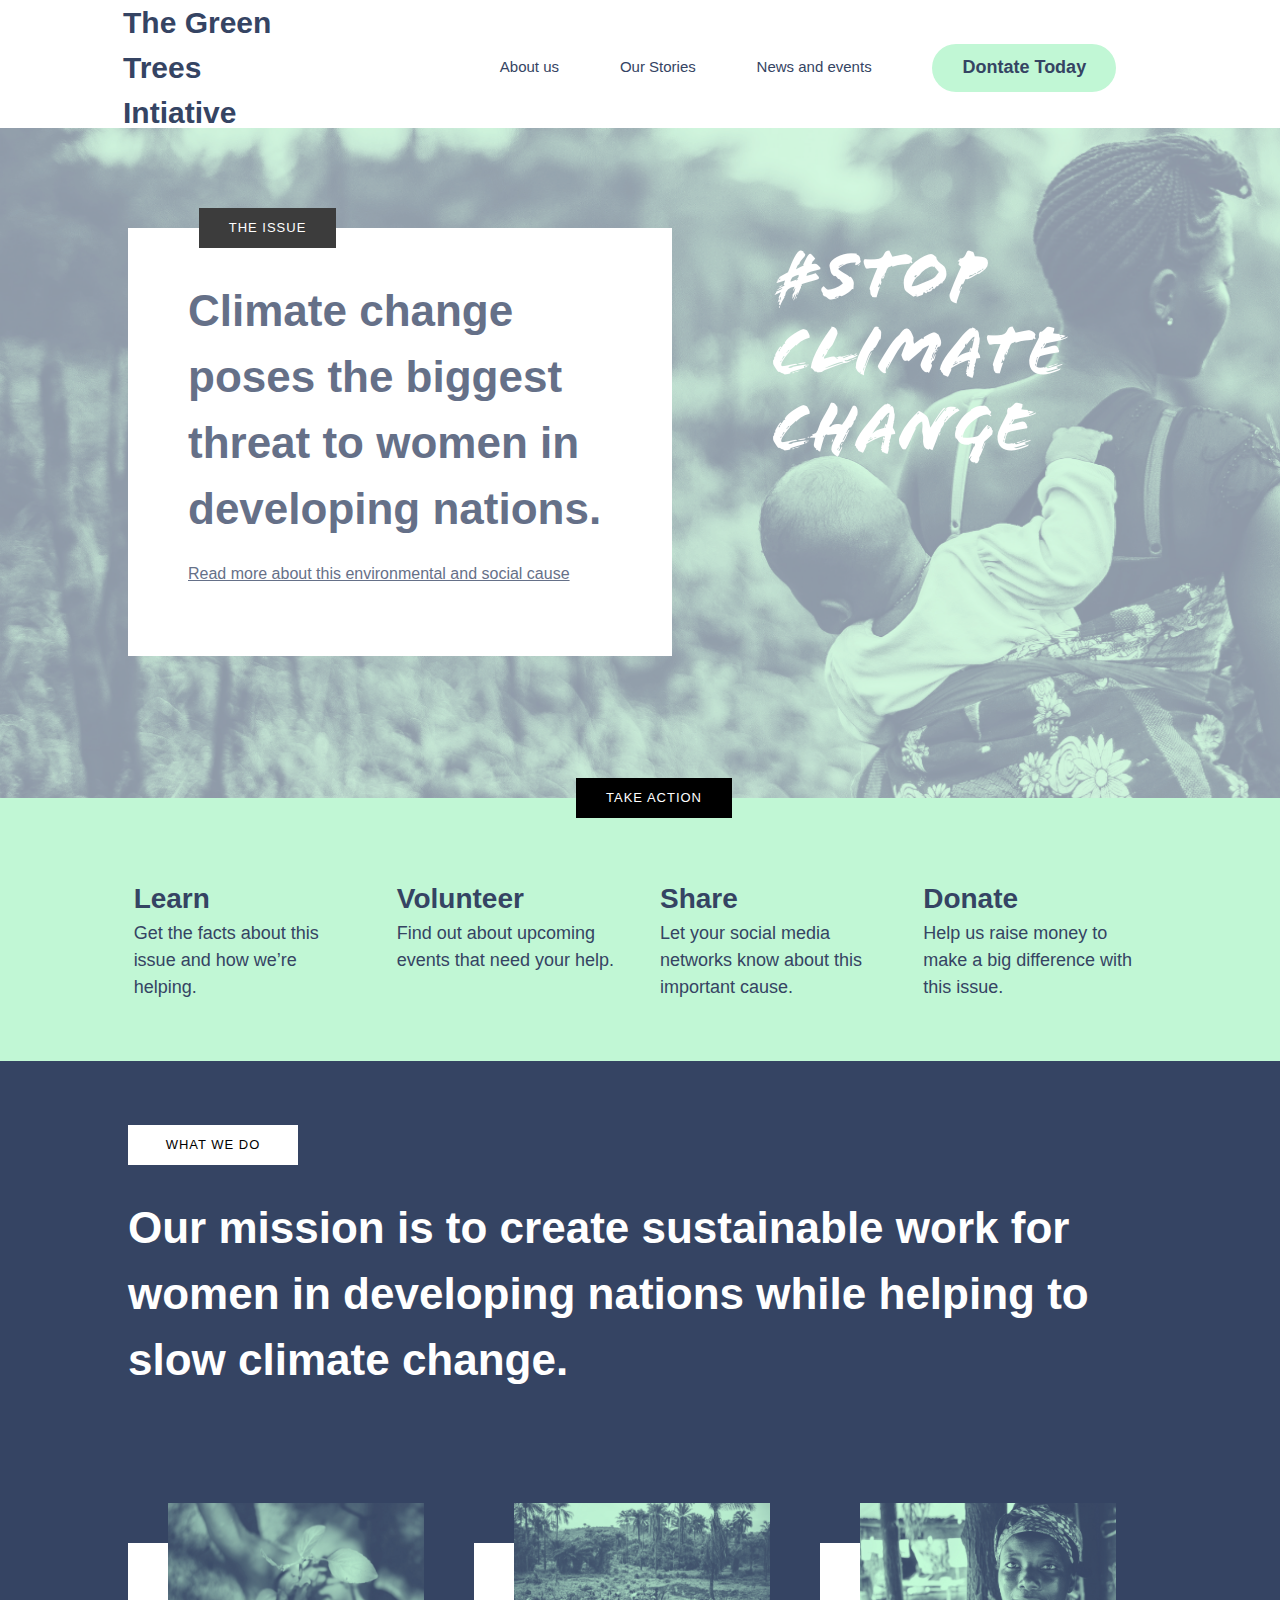
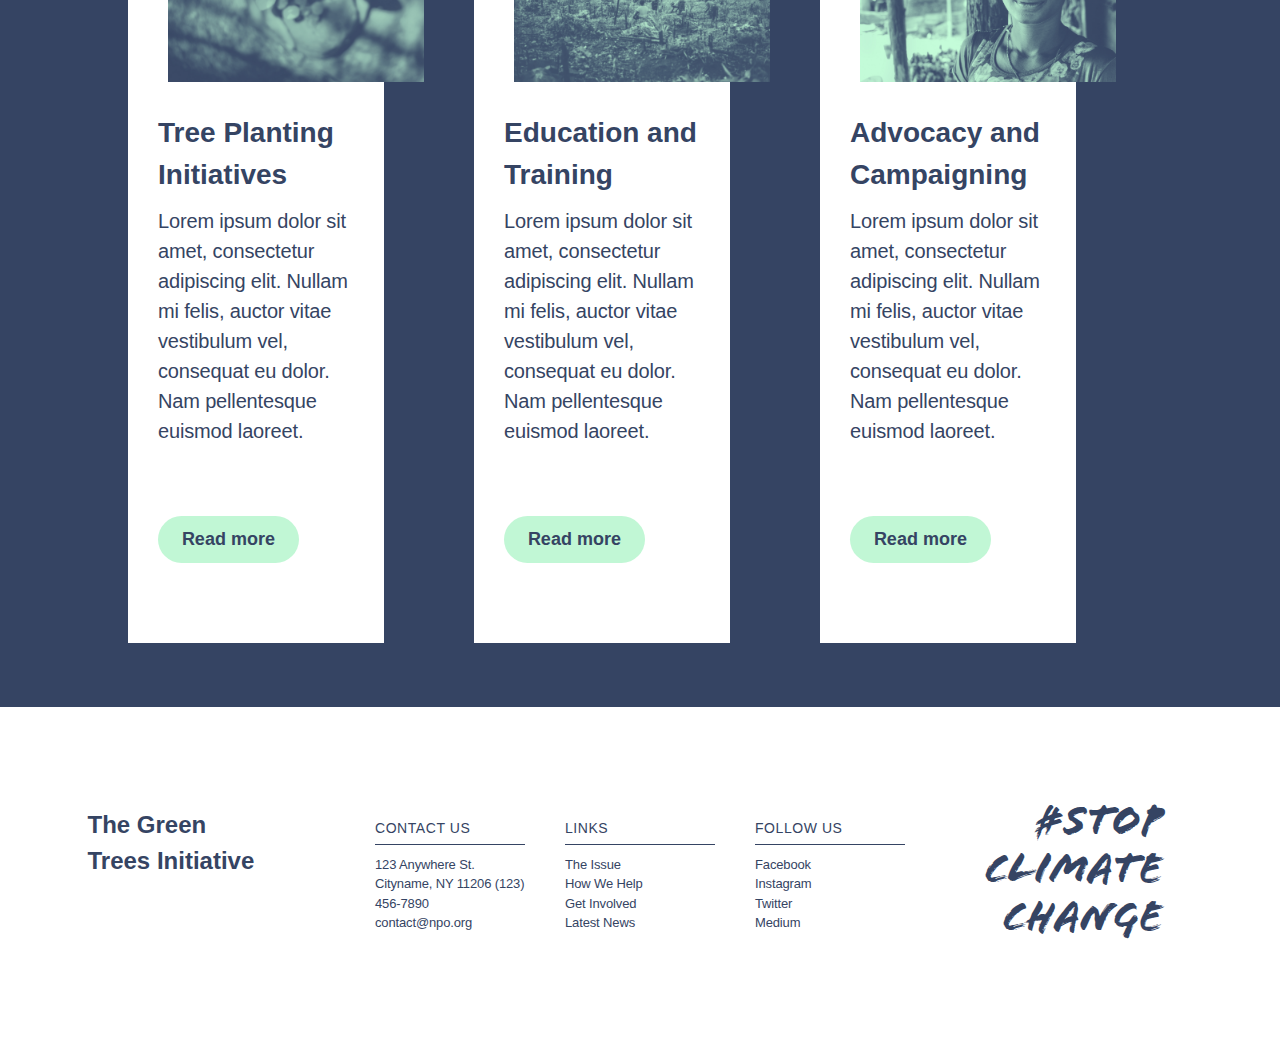
==== commit e29a58a2: "index medium device responsive styiling completed" ====
--- a/index.html
+++ b/index.html
@@ -39,7 +39,7 @@
                             Read more about this environmental and social cause
                         </a>
                     </div>
-                    <div class="climate-change-hashtag"></div>
+                    <img class="climate-change-hashtag-img" src="./assets/images/stopclimatechange.png">
                 </div>
             </section>
 
@@ -82,35 +82,42 @@
                     </h1>
                 </div>
                 <div class="mission-cards">
-                    <div class="card-1">
+                    <div class="card card-1">
                         <img class="mission-card-img img-1" src="./assets/images/tree-planting.png" alt="">
-                        <h2>Tree Planting Initiatives</h2>
-                        <p>
-                            Lorem ipsum dolor sit amet, consectetur adipiscing elit. Nullam
-                            mi felis, auctor vitae vestibulum vel, consequat eu dolor. Nam
-                            pellentesque euismod laoreet.
-                        </p>
+                        <div>
+                            <h2>Tree Planting Initiatives</h2>
+                            <p>
+                                Lorem ipsum dolor sit amet, consectetur adipiscing elit. Nullam
+                                mi felis, auctor vitae vestibulum vel, consequat eu dolor. Nam
+                                pellentesque euismod laoreet.
+                            </p>
+
+                        </div>
 
                         <a class="btn btn-read-more" href="#">Read more</a>
                     </div>
-                    <div class="card-2">
+                    <div class="card card-2">
                         <img class="mission-card-img img-2" src="./assets/images/education-training.png" alt="">
-                        <h2>Education and Training</h2>
-                        <p>
-                            Lorem ipsum dolor sit amet, consectetur adipiscing elit. Nullam
-                            mi felis, auctor vitae vestibulum vel, consequat eu dolor. Nam
-                            pellentesque euismod laoreet.
-                        </p>
+                        <div>
+                            <h2>Education and Training</h2>
+                            <p>
+                                Lorem ipsum dolor sit amet, consectetur adipiscing elit. Nullam
+                                mi felis, auctor vitae vestibulum vel, consequat eu dolor. Nam
+                                pellentesque euismod laoreet.
+                            </p>
+                        </div>
                         <a class="btn btn-read-more" href="#">Read more</a>
                     </div>
-                    <div class="card-3">
+                    <div class="card card-3">
                         <img class="mission-card-img img-3" src="./assets/images/advocacy.png" alt="">
-                        <h2>Advocacy and Campaigning</h2>
-                        <p>
-                            Lorem ipsum dolor sit amet, consectetur adipiscing elit. Nullam
-                            mi felis, auctor vitae vestibulum vel, consequat eu dolor. Nam
-                            pellentesque euismod laoreet.
-                        </p>
+                        <div>
+                            <h2>Advocacy and Campaigning</h2>
+                            <p>
+                                Lorem ipsum dolor sit amet, consectetur adipiscing elit. Nullam
+                                mi felis, auctor vitae vestibulum vel, consequat eu dolor. Nam
+                                pellentesque euismod laoreet.
+                            </p>
+                        </div>
                         <a class="btn btn-read-more" href="#">Read more</a>
                     </div>
                 </div>
--- a/assets/css/style.css
+++ b/assets/css/style.css
@@ -62,11 +62,6 @@
   justify-content: space-evenly;
   width: 60%;
 }
-
-/* .nav-links li {
-  border: 3px solid red;
-  padding: 0 3rem;
-} */
 
 .nav-links li a:hover {
   border-bottom: 4px solid teal;
@@ -153,16 +148,15 @@
   text-decoration: underline;
 }
 
-.climate-change-hashtag {
+.climate-change-hashtag-img {
   margin-top: 12rem;
-  width: 30%;
-  background: transparent url("../images/stopclimatechange.png") 0% 0% no-repeat
-    padding-box;
+  height: 10%;
+  /* width: 30%; */
   opacity: 1;
   margin-left: 10rem;
 }
 
-/* The  issue styke end */
+/* The  issue style end */
 
 /* Take action start */
 
@@ -170,7 +164,6 @@
   background-color: #c1f7d5;
   color: #354463;
   width: 100%;
-  height: 24rem;
   margin-top: -1rem;
   position: relative;
 }
@@ -178,7 +171,7 @@
 #take-action-header {
   background-color: #000;
   position: absolute;
-  top: -2rem;
+  margin-top: -2rem;
   left: 45%;
   padding: 1rem 3rem;
   opacity: 1;
@@ -200,8 +193,6 @@
 }
 
 .action-lists div {
-  width: 23.5rem;
-  height: 89rem;
   margin: 6rem 1rem;
   padding-top: 2rem;
 }
@@ -212,7 +203,7 @@
 }
 
 .action-lists > div p {
-  font-size: 1.6rem;
+  font-size: 1.8rem;
   font-weight: 100;
 }
 
@@ -259,7 +250,7 @@
   justify-content: flex-start;
 }
 
-.mission-cards div {
+.mission-cards .card {
   width: 25%;
   background-color: #fff;
   color: #000;
@@ -280,7 +271,7 @@
 }
 
 .mission-cards div h2 {
-  padding: 65% 3rem 1rem 3rem;
+  padding: 3rem 3rem 1rem 3rem;
   font-size: 2.8rem;
   text-align: left;
   color: #354463;
@@ -288,13 +279,14 @@
 
 .mission-cards div p {
   padding: 0 2rem 3rem 3rem;
-  font-size: 1.6rem;
-  text-align: left;
-  color: #354463;
-}
-
-.mission-cards div a {
-  margin: 4rem 6rem 0 3rem;
+  font-size: 2rem;
+  text-align: left;
+  color: #354463;
+  letter-spacing: -0.16px;
+}
+
+.mission-cards .card a {
+  margin: 4rem 6rem 3rem 3rem;
   width: 55%;
   font-size: 1.8rem;
   font-weight: bold;
@@ -309,9 +301,8 @@
   width: 100%;
   background-size: cover;
   opacity: 1;
-  position: absolute;
-  right: -3rem;
-  top: -3rem;
+  margin-top: -4rem;
+  margin-left: 4rem;
   z-index: 1;
   opacity: 1;
 }
@@ -609,8 +600,260 @@
                 Tablet View
 #####################################################*/
 
-@media (max-width: 768px) {
+@media screen and (max-width: 1199px) {
   body {
-    background-color: tomato;
-  }
-}
+    color: red;
+    background-color: orange;
+  }
+  .the-issue-section {
+    height: 80vh;
+    background: transparent url("../images/annie-spratt-135307-unsplash.png") 0%
+      0% no-repeat padding-box;
+    opacity: 0.76;
+    background-size: cover;
+    /* width: 100%; */
+  }
+
+  .climate-change {
+    display: flex;
+    flex-flow: column-reverse wrap;
+    justify-content: center;
+    /* position: relative; */
+    /* width: 80%; */
+    /* margin-bottom:  20rem; */
+    /* margin: auto; */
+  }
+  #the-issue-header {
+    background-color: #000;
+    position: absolute;
+    top: -2rem;
+    left: 9%;
+    padding: 1.5rem 5rem;
+    opacity: 1;
+    z-index: 1;
+  }
+
+  #the-issue-header h3 {
+    font-size: 1.8rem;
+    font-weight: 100;
+    letter-spacing: 0.1rem;
+    color: #fff;
+  }
+
+  .climate-change-banner {
+    background-color: #fff;
+    color: #354463;
+    width: 100%;
+    margin-top: 40rem;
+    position: relative;
+    padding-bottom: 7rem;
+  }
+
+  .climate-change-banner h1 {
+    font-size: 4.6rem;
+    text-align: left;
+    font-weight: bold;
+    padding: 5rem 5rem 2rem 4rem;
+    opacity: 1;
+  }
+
+  .climate-change-banner a {
+    font-size: 2rem;
+    padding: 0 5rem 0rem 4rem;
+    color: #354463;
+    text-decoration: underline;
+  }
+
+  .climate-change-hashtag-img {
+    margin-top: 12rem;
+    margin-left: 0;
+    height: 25%;
+    opacity: 1;
+    position: absolute;
+    top: 0;
+    z-index: 1;
+  }
+
+  /* The  issue style end */
+
+  /* Take action start */
+
+  .take-action-section {
+    background-color: #c1f7d5;
+    color: #354463;
+    width: 100%;
+    margin-top: -1rem;
+  }
+
+  #take-action-header {
+    background-color: #000;
+    position: absolute;
+    left: 40%;
+    margin-top: -2rem;
+    padding: 1.5rem 4rem;
+    opacity: 1;
+    z-index: 1;
+  }
+
+  #take-action-header h3 {
+    font-size: 1.8rem;
+    font-weight: 100;
+    letter-spacing: 0.1rem;
+    color: #fff;
+  }
+
+  .action-lists {
+    display: grid;
+    grid-template-columns: repeat(2, 40%);
+    gap: 4rem;
+    justify-content: center;
+    z-index: 1;
+    padding: 4rem 4rem;
+  }
+
+  .action-lists div {
+    margin: 1rem;
+  }
+
+  .action-lists div h4 {
+    font-size: 2.6rem;
+    font-weight: bold;
+  }
+
+  .action-lists > div p {
+    font-size: 2rem;
+    font-weight: 100;
+  }
+
+  /* Take action end */
+
+  /*################################
+      What we do medium device style
+  ##################################*/
+  .what-we-do-section {
+    display: flex;
+    flex-flow: column wrap;
+    background-color: #354463;
+    color: #fff;
+    position: relative;
+    padding: 5% 10%;
+  }
+
+  #what-we-do-header {
+    background-color: #fff;
+    color: #000;
+    width: 20rem;
+    opacity: 1;
+    padding: 1rem 1rem;
+  }
+
+  #what-we-do-header h3 {
+    text-align: center;
+    font-size: 1.8rem;
+    font-weight: 100;
+    letter-spacing: 0.1rem;
+  }
+
+  .what-we-do-mission {
+    width: 100%;
+    margin-top: 3rem;
+  }
+  .what-we-do-mission h1 {
+    font-size: 4.4rem;
+    font-weight: bold;
+  }
+
+  .mission-cards {
+    width: 100%;
+    display: flex;
+    flex-flow: column wrap;
+    justify-content: flex-start;
+  }
+
+  .mission-cards .card {
+    display: grid;
+    grid-template-columns: 1fr 1fr;
+    grid-template-rows: 1fr 20% 5%;
+    gap: 3rem;
+    grid-template-areas:
+      "img div"
+      "link div";
+    background-color: #fff;
+    color: #000;
+    margin-top: 12rem;
+    padding-bottom: 9%;
+    position: relative;
+    width: 100%;
+  }
+
+  .mission-cards .card img {
+    grid-area: img;
+    width: 90%;
+    background-size: cover;
+    opacity: 1;
+    margin-top: -4rem;
+    margin-left: 3rem;
+    z-index: 1;
+    opacity: 1;
+  }
+  .mission-cards .card div {
+    grid-area: div;
+    padding-right: 3rem;
+  }
+  .mission-cards .card a {
+    grid-area: link;
+    position: absolute;
+    right: 0;
+
+    /* width: 55%; */
+    font-size: 1.8rem;
+    font-weight: bold;
+    text-align: center;
+    background-color: #c1f7d5;
+    color: #354463;
+    border-radius: 10rem;
+    padding: 1rem;
+    margin-bottom: 4rem;
+  }
+
+  .mission-cards .card-2,
+  .mission-cards .card-3 {
+    margin-left: 0;
+  }
+
+  .mission-cards div h2 {
+    padding: 2.8rem;
+    font-size: 2.8rem;
+    text-align: left;
+    color: #354463;
+  }
+
+  .mission-cards div p {
+    padding: 0 2rem;
+    font-size: 2rem;
+    text-align: left;
+    color: #354463;
+    letter-spacing: -0.16px;
+  }
+
+  /* .mission-cards div a {
+    margin: 4rem 6rem 0 3rem;
+    width: 55%;
+    font-size: 1.8rem;
+    font-weight: bold;
+    text-align: center;
+    background-color: #c1f7d5;
+    color: #354463;
+    border-radius: 10rem;
+    padding: 1rem;
+  } */
+
+  /* .mission-cards .mission-card-img {
+    background-size: cover;
+    opacity: 1;
+    margin-top: -4rem;
+    margin-left: 3rem;
+    z-index: 1;
+    opacity: 1;
+  } */
+}
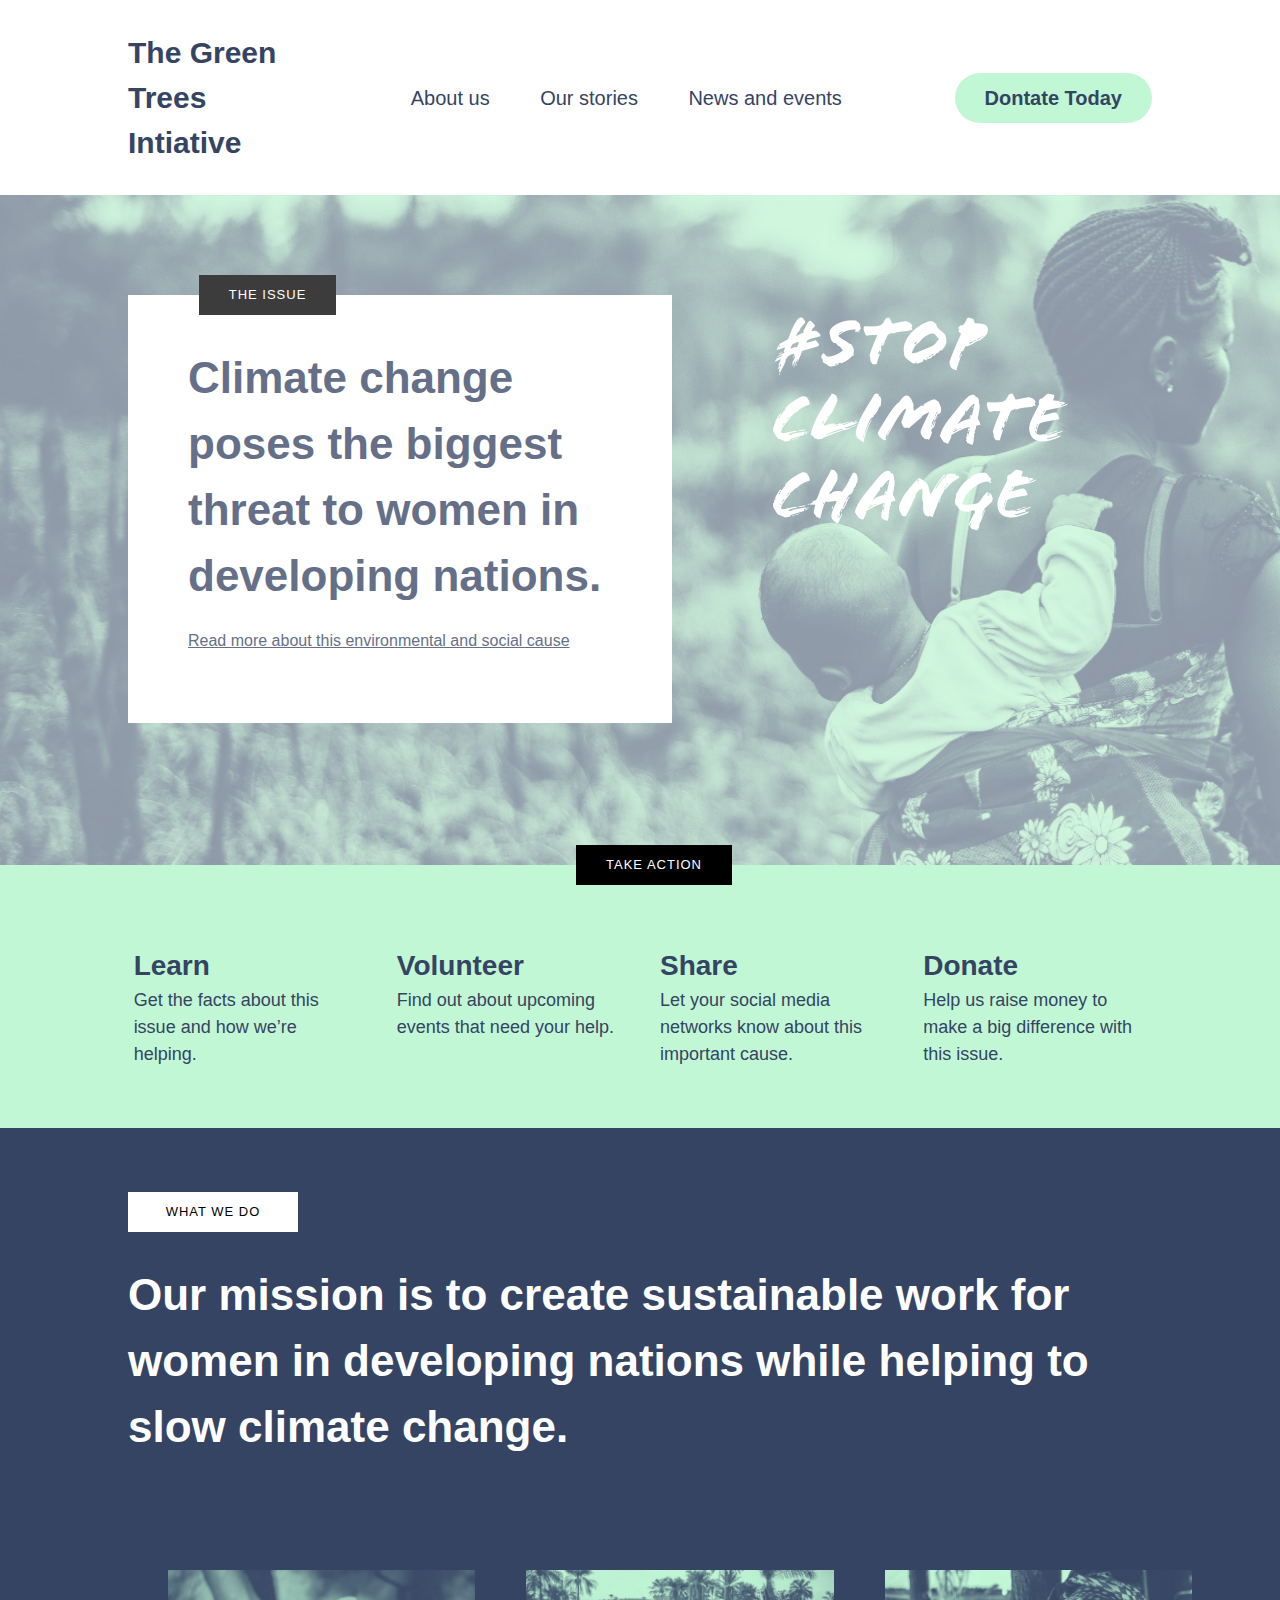
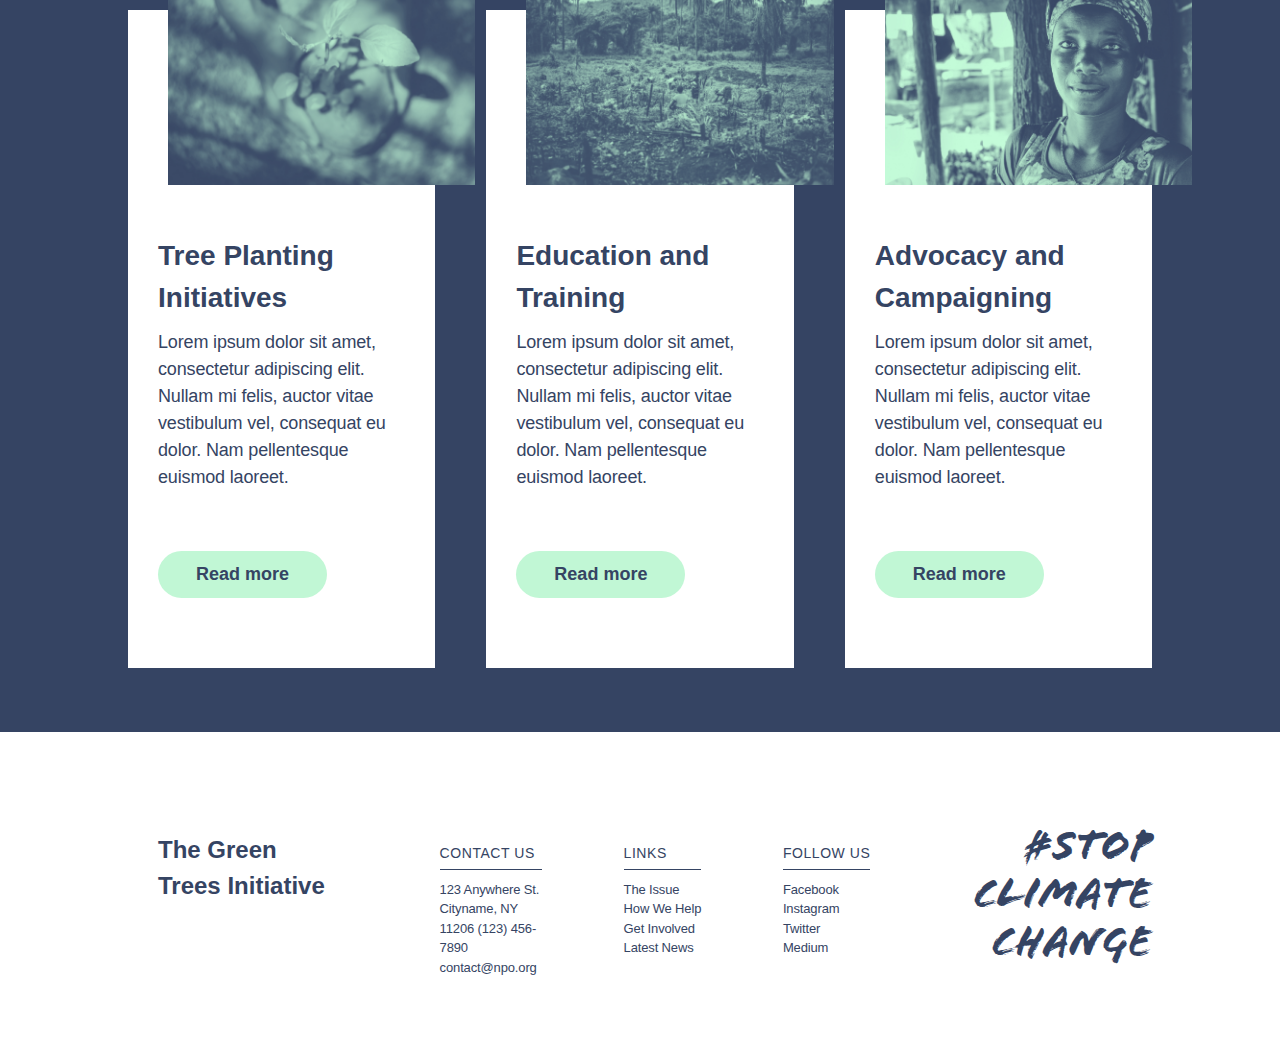
==== commit 8cc35b01: "index medium device restyled for footer" ====
--- a/index.html
+++ b/index.html
@@ -17,10 +17,10 @@
                 </h1>
                 <ul class="nav-links">
                     <li><a href="#">About us</a></li>
-                    <li><a href="#">Our Stories</a></li>
+                    <li><a href="#">Our stories</a></li>
                     <li><a href="#">News and events</a></li>
-                    <li class="donate-link"><a href="donation.html">Dontate Today</a></li>
                 </ul>
+                <a class="donate-link" href="donation.html">Dontate Today</a>
             </nav>
         </header>
 
@@ -125,10 +125,11 @@
         </main>
 
         <footer id="footer">
-            <header class="footer-header">
-                <h1><a href="index.html">The Green Trees Initiative</a></h1>
-            </header>
-            <section class="address-and-links">
+            <div class="footer-content">
+                <header class="footer-header">
+                    <h1><a href="index.html">The Green Trees Initiative</a></h1>
+                </header>
+                <!-- <section class="address-and-links"> -->
 
                 <div class="contact-us">
                     <h4>CONTACT US</h4>
@@ -148,9 +149,10 @@
                     <a href="#">Twitter</a>
                     <a href="#">Medium</a>
                 </div>
-            </section>
-            <div class="footer-hashtag">
-                <h2>#stop climate change</h2>
+                <!-- </section> -->
+                <div class="footer-hashtag">
+                    <h2>#stop climate change</h2>
+                </div>
             </div>
         </footer>
     </div>
--- a/assets/css/style.css
+++ b/assets/css/style.css
@@ -46,12 +46,13 @@
   display: flex;
   flex-flow: row wrap;
   align-items: center;
-  height: 12.8rem;
-  justify-content: space-around;
+  justify-content: space-between;
+  padding: 3rem 0;
+  width: 80%;
+  margin: 0 auto;
 }
 
 #navbar .title {
-  margin-left: 5rem;
   width: 17rem;
 }
 
@@ -60,7 +61,11 @@
   flex-flow: row wrap;
   align-items: center;
   justify-content: space-evenly;
-  width: 60%;
+  width: 50%;
+}
+.nav-links a {
+  font-size: 2rem;
+  padding: 0 1rem;
 }
 
 .nav-links li a:hover {
@@ -70,13 +75,11 @@
 .donate-link {
   background: #c1f7d5;
   border-radius: 10rem;
-  height: 4.8rem;
   padding: 1rem 3rem;
   text-align: center;
-  font-size: 1.8rem;
+  font-size: 2rem;
   font-weight: bold;
   opacity: 1;
-  margin-right: 3rem;
 }
 
 /*##########################################
@@ -247,21 +250,17 @@
   width: 100%;
   display: flex;
   flex-flow: row wrap;
-  justify-content: flex-start;
+  justify-content: space-between;
 }
 
 .mission-cards .card {
-  width: 25%;
+  width: 30%;
   background-color: #fff;
   color: #000;
   margin-top: 15rem;
   padding-bottom: 5rem;
   position: relative;
 }
-.mission-cards .card-2,
-.mission-cards .card-3 {
-  margin-left: 9rem;
-}
 
 .mission-cards .card-1,
 .mission-cards .card-2,
@@ -271,7 +270,7 @@
 }
 
 .mission-cards div h2 {
-  padding: 3rem 3rem 1rem 3rem;
+  padding: 5rem 2rem 1rem 3rem;
   font-size: 2.8rem;
   text-align: left;
   color: #354463;
@@ -279,14 +278,15 @@
 
 .mission-cards div p {
   padding: 0 2rem 3rem 3rem;
-  font-size: 2rem;
-  text-align: left;
+  font-size: 1.8rem;
+  text-align: left;
+  line-height: 1.5;
   color: #354463;
   letter-spacing: -0.16px;
 }
 
 .mission-cards .card a {
-  margin: 4rem 6rem 3rem 3rem;
+  margin: 3rem 6rem 2rem 3rem;
   width: 55%;
   font-size: 1.8rem;
   font-weight: bold;
@@ -508,34 +508,34 @@
 /*######################################################
             Footer Styling
 #######################################################*/
-#footer {
+/* #footer {
+  width: 100%;
+  background-color: #fff;
+}
+.footer-content {
   display: flex;
-  justify-content: space-evenly;
+  justify-content: space-between;
   flex-flow: row wrap;
   align-items: baseline;
   background-color: #fff;
   color: #354463;
-  height: 34rem;
-  /* margin-top: 10rem; */
-  width: 100%;
+  width: 80%;
   margin: 0 auto;
 }
 
 .footer-header {
-  /* margin-right: 10%; */
-  width: 28rem;
+  width: 25rem;
 }
 
 .footer-header h1 {
   font-size: 2.4rem;
   font-weight: bold;
   text-align: left;
-  padding: 10rem 5rem;
+  padding: 10rem 3rem;
 }
 
 .footer-hashtag {
   width: 20rem;
-  margin-right: 8rem;
 }
 
 .footer-hashtag h2 {
@@ -550,15 +550,16 @@
 #footer section.address-and-links {
   display: flex;
   flex-flow: row wrap;
-  justify-content: center;
+  justify-content: space-between;
   align-items: center;
+  width: 45%;
 }
 
 .address-and-links div.contact-us,
 div.links,
 div.social-links {
-  width: 15rem;
-  margin: 0 2rem;
+  width: 33%;
+  padding: 0 2rem;
 }
 
 .address-and-links div h4 {
@@ -587,6 +588,91 @@
 }
 
 .address-and-links div address {
+  display: block;
+  font-size: 1.3rem;
+  text-align: left;
+  font-weight: 300;
+  font-style: normal;
+  letter-spacing: -0.14px;
+  color: #354463;
+} */
+
+#footer {
+  width: 100%;
+  background-color: #fff;
+}
+.footer-content {
+  display: flex;
+  justify-content: space-between;
+  flex-flow: row wrap;
+  align-items: baseline;
+  background-color: #fff;
+  color: #354463;
+  width: 80%;
+  margin: 0 auto;
+  padding-bottom: 5rem;
+}
+
+.footer-header {
+  width: 23rem;
+}
+
+.footer-header h1 {
+  font-size: 2.4rem;
+  font-weight: bold;
+  text-align: left;
+  padding: 10rem 3rem;
+}
+
+.footer-hashtag {
+  width: 20rem;
+}
+
+.footer-hashtag h2 {
+  font-weight: normal;
+  text-align: right;
+  font-size: 4.4rem;
+  font-family: flood std;
+  color: #354463;
+  line-height: 1.1;
+}
+
+#footer section.address-and-links {
+  display: flex;
+  flex-flow: row wrap;
+  justify-content: space-between;
+  align-items: center;
+}
+
+.contact-us {
+  width: 10%;
+}
+.footer-content div h4 {
+  font-size: 1.4rem;
+  text-align: left;
+  letter-spacing: 0.056rem;
+  text-transform: uppercase;
+  font-weight: normal;
+  padding-bottom: 0.5rem;
+  margin-bottom: 1rem;
+  border-bottom: 1px solid #354463;
+  color: #354463;
+}
+
+.footer-content div a {
+  font-size: 1.3rem;
+  text-align: left;
+  font-weight: 300;
+  letter-spacing: -0.14px;
+  text-transform: capitalize;
+  color: #354463;
+}
+
+.footer-content div a:hover {
+  border-bottom: 2px solid #354463;
+}
+
+.footer-content div address {
   display: block;
   font-size: 1.3rem;
   text-align: left;
@@ -836,24 +922,91 @@
     letter-spacing: -0.16px;
   }
 
-  /* .mission-cards div a {
-    margin: 4rem 6rem 0 3rem;
-    width: 55%;
-    font-size: 1.8rem;
+  /*######################################################
+            Footer Styling
+#######################################################*/
+  #footer {
+    width: 100%;
+    background-color: #fff;
+  }
+  .footer-content {
+    display: flex;
+    justify-content: space-between;
+    flex-flow: row wrap;
+    align-items: baseline;
+    background-color: #fff;
+    color: #354463;
+    width: 80%;
+    margin: 0 auto;
+    padding-bottom: 5rem;
+  }
+
+  .footer-header {
+    width: 23rem;
+  }
+
+  .footer-header h1 {
+    font-size: 2.4rem;
     font-weight: bold;
-    text-align: center;
-    background-color: #c1f7d5;
+    text-align: left;
+    padding: 10rem 3rem;
+  }
+
+  .footer-hashtag {
+    width: 20rem;
+  }
+
+  .footer-hashtag h2 {
+    font-weight: normal;
+    text-align: right;
+    font-size: 4.4rem;
+    font-family: flood std;
     color: #354463;
-    border-radius: 10rem;
-    padding: 1rem;
-  } */
-
-  /* .mission-cards .mission-card-img {
-    background-size: cover;
-    opacity: 1;
-    margin-top: -4rem;
-    margin-left: 3rem;
-    z-index: 1;
-    opacity: 1;
-  } */
-}
+    line-height: 1.1;
+  }
+
+  #footer section.address-and-links {
+    display: flex;
+    flex-flow: row wrap;
+    justify-content: space-between;
+    align-items: center;
+  }
+
+  .contact-us {
+    width: 10%;
+  }
+  .footer-content div h4 {
+    font-size: 1.4rem;
+    text-align: left;
+    letter-spacing: 0.056rem;
+    text-transform: uppercase;
+    font-weight: normal;
+    padding-bottom: 0.5rem;
+    margin-bottom: 1rem;
+    border-bottom: 1px solid #354463;
+    color: #354463;
+  }
+
+  .footer-content div a {
+    font-size: 1.3rem;
+    text-align: left;
+    font-weight: 300;
+    letter-spacing: -0.14px;
+    text-transform: capitalize;
+    color: #354463;
+  }
+
+  .footer-content div a:hover {
+    border-bottom: 2px solid #354463;
+  }
+
+  .footer-content div address {
+    display: block;
+    font-size: 1.3rem;
+    text-align: left;
+    font-weight: 300;
+    font-style: normal;
+    letter-spacing: -0.14px;
+    color: #354463;
+  }
+}
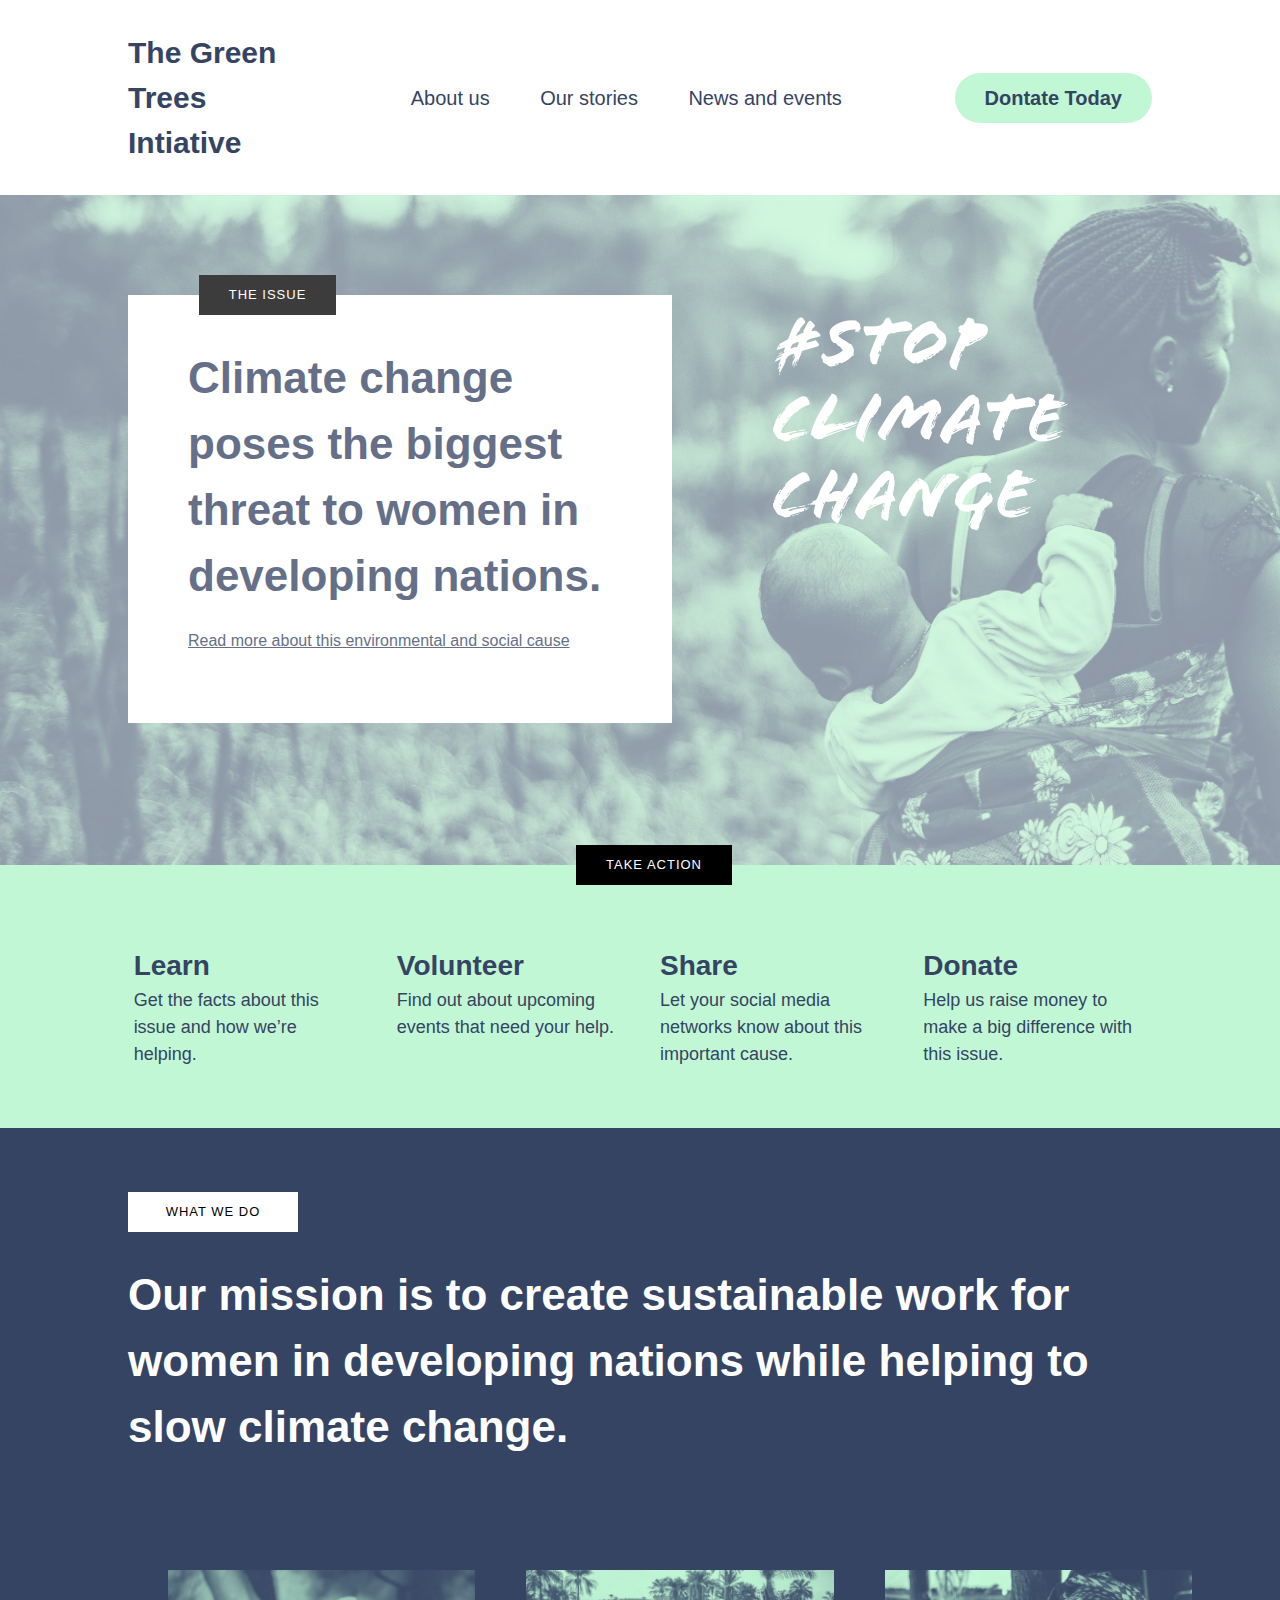
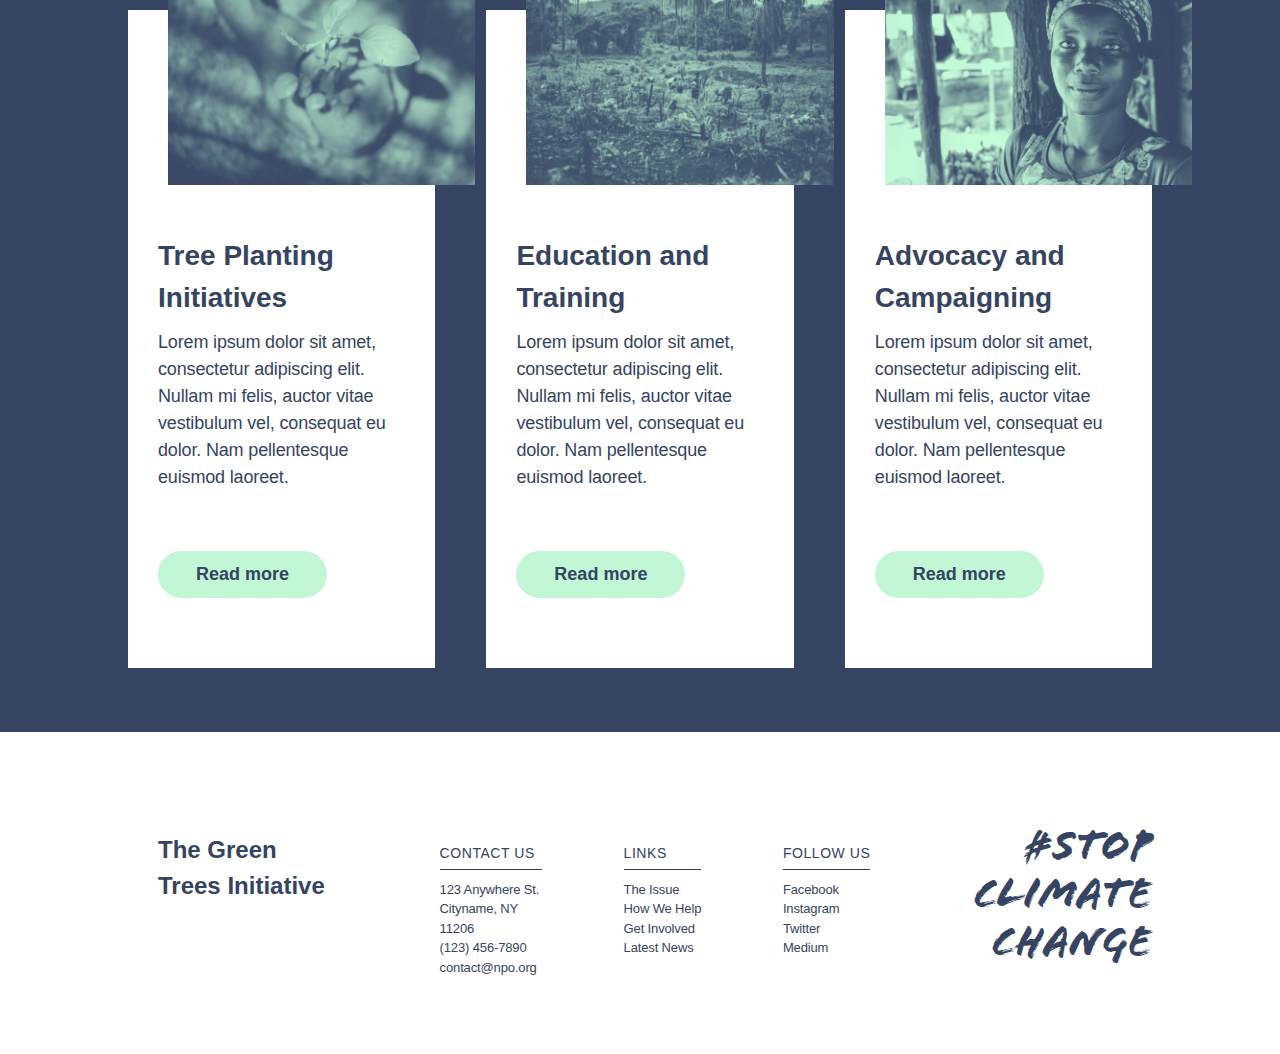
==== commit 1a5b2d18: "index page responsiveness for all devices completed" ====
--- a/index.html
+++ b/index.html
@@ -133,7 +133,7 @@
 
                 <div class="contact-us">
                     <h4>CONTACT US</h4>
-                    <address>123 Anywhere St. Cityname, NY 11206 (123) 456-7890 contact@npo.org</address>
+                    <address>123 Anywhere St. <br> Cityname, NY 11206 <br> (123) 456-7890 <br> contact@npo.org</address>
                 </div>
                 <div class="links">
                     <h4>Links</h4>
--- a/assets/css/style.css
+++ b/assets/css/style.css
@@ -297,7 +297,7 @@
   padding: 1rem;
 }
 
-.mission-cards .mission-card-img {
+.mission-cards .card img {
   width: 100%;
   background-size: cover;
   opacity: 1;
@@ -508,7 +508,8 @@
 /*######################################################
             Footer Styling
 #######################################################*/
-/* #footer {
+
+#footer {
   width: 100%;
   background-color: #fff;
 }
@@ -521,10 +522,11 @@
   color: #354463;
   width: 80%;
   margin: 0 auto;
+  padding-bottom: 5rem;
 }
 
 .footer-header {
-  width: 25rem;
+  width: 23rem;
 }
 
 .footer-header h1 {
@@ -545,103 +547,6 @@
   font-family: flood std;
   color: #354463;
   line-height: 1.1;
-}
-
-#footer section.address-and-links {
-  display: flex;
-  flex-flow: row wrap;
-  justify-content: space-between;
-  align-items: center;
-  width: 45%;
-}
-
-.address-and-links div.contact-us,
-div.links,
-div.social-links {
-  width: 33%;
-  padding: 0 2rem;
-}
-
-.address-and-links div h4 {
-  font-size: 1.4rem;
-  text-align: left;
-  letter-spacing: 0.056rem;
-  text-transform: uppercase;
-  font-weight: normal;
-  padding-bottom: 0.5rem;
-  margin-bottom: 1rem;
-  border-bottom: 1px solid #354463;
-  color: #354463;
-}
-
-.address-and-links div a {
-  font-size: 1.3rem;
-  text-align: left;
-  font-weight: 300;
-  letter-spacing: -0.14px;
-  text-transform: capitalize;
-  color: #354463;
-}
-
-.address-and-links div a:hover {
-  border-bottom: 2px solid #354463;
-}
-
-.address-and-links div address {
-  display: block;
-  font-size: 1.3rem;
-  text-align: left;
-  font-weight: 300;
-  font-style: normal;
-  letter-spacing: -0.14px;
-  color: #354463;
-} */
-
-#footer {
-  width: 100%;
-  background-color: #fff;
-}
-.footer-content {
-  display: flex;
-  justify-content: space-between;
-  flex-flow: row wrap;
-  align-items: baseline;
-  background-color: #fff;
-  color: #354463;
-  width: 80%;
-  margin: 0 auto;
-  padding-bottom: 5rem;
-}
-
-.footer-header {
-  width: 23rem;
-}
-
-.footer-header h1 {
-  font-size: 2.4rem;
-  font-weight: bold;
-  text-align: left;
-  padding: 10rem 3rem;
-}
-
-.footer-hashtag {
-  width: 20rem;
-}
-
-.footer-hashtag h2 {
-  font-weight: normal;
-  text-align: right;
-  font-size: 4.4rem;
-  font-family: flood std;
-  color: #354463;
-  line-height: 1.1;
-}
-
-#footer section.address-and-links {
-  display: flex;
-  flex-flow: row wrap;
-  justify-content: space-between;
-  align-items: center;
 }
 
 .contact-us {
@@ -686,11 +591,10 @@
                 Tablet View
 #####################################################*/
 
-@media screen and (max-width: 1199px) {
-  body {
-    color: red;
-    background-color: orange;
-  }
+@media screen and (max-width: 1200px) {
+  /*##################################
+      Main section medium device styling
+  ####################################*/
   .the-issue-section {
     height: 80vh;
     background: transparent url("../images/annie-spratt-135307-unsplash.png") 0%
@@ -704,10 +608,6 @@
     display: flex;
     flex-flow: column-reverse wrap;
     justify-content: center;
-    /* position: relative; */
-    /* width: 80%; */
-    /* margin-bottom:  20rem; */
-    /* margin: auto; */
   }
   #the-issue-header {
     background-color: #000;
@@ -889,9 +789,7 @@
   .mission-cards .card a {
     grid-area: link;
     position: absolute;
-    right: 0;
-
-    /* width: 55%; */
+    /* right: 0; */
     font-size: 1.8rem;
     font-weight: bold;
     text-align: center;
@@ -930,10 +828,16 @@
     background-color: #fff;
   }
   .footer-content {
-    display: flex;
-    justify-content: space-between;
-    flex-flow: row wrap;
+    display: grid;
+    grid-template-columns: 1fr 1fr 1fr;
+    grid-template-rows: 1fr 1fr;
+    grid-template-areas:
+      "footer-header contact-us social-links"
+      ". links footer-hashtag";
+    justify-content: space-around;
+    justify-items: start;
     align-items: baseline;
+    gap: 3rem;
     background-color: #fff;
     color: #354463;
     width: 80%;
@@ -942,53 +846,56 @@
   }
 
   .footer-header {
-    width: 23rem;
+    grid-area: footer-header;
+    width: 25rem;
+  }
+  .contact-us {
+    width: 100%;
+    grid-area: contact-us;
+  }
+  .social-links {
+    grid-area: social-links;
+    width: 100%;
+  }
+  .links {
+    grid-area: links;
+    width: 100%;
+  }
+  .footer-hashtag {
+    grid-area: footer-hashtag;
+    width: 100%;
   }
 
   .footer-header h1 {
-    font-size: 2.4rem;
+    font-size: 2.6rem;
     font-weight: bold;
     text-align: left;
     padding: 10rem 3rem;
   }
 
-  .footer-hashtag {
-    width: 20rem;
-  }
-
   .footer-hashtag h2 {
     font-weight: normal;
     text-align: right;
-    font-size: 4.4rem;
+    font-size: 4.8rem;
     font-family: flood std;
     color: #354463;
     line-height: 1.1;
   }
 
-  #footer section.address-and-links {
-    display: flex;
-    flex-flow: row wrap;
-    justify-content: space-between;
-    align-items: center;
-  }
-
-  .contact-us {
-    width: 10%;
-  }
   .footer-content div h4 {
-    font-size: 1.4rem;
+    font-size: 1.8rem;
     text-align: left;
     letter-spacing: 0.056rem;
     text-transform: uppercase;
     font-weight: normal;
     padding-bottom: 0.5rem;
+    border-bottom: none;
     margin-bottom: 1rem;
-    border-bottom: 1px solid #354463;
     color: #354463;
   }
 
   .footer-content div a {
-    font-size: 1.3rem;
+    font-size: 1.6rem;
     text-align: left;
     font-weight: 300;
     letter-spacing: -0.14px;
@@ -1002,7 +909,7 @@
 
   .footer-content div address {
     display: block;
-    font-size: 1.3rem;
+    font-size: 1.6rem;
     text-align: left;
     font-weight: 300;
     font-style: normal;
@@ -1010,3 +917,365 @@
     color: #354463;
   }
 }
+
+/*###############################################
+    Tablet or small-medium devices
+##################################################*/
+@media screen and (max-width: 980px) {
+  /* Navigation bar Style */
+  #navbar {
+    display: grid;
+    grid-template-columns: 1fr 30%;
+    grid-template-rows: 1fr 1fr;
+    grid-template-areas:
+      "title donate-link"
+      "nav-links donate-link";
+    align-items: center;
+    justify-content: space-between;
+    padding: 4rem 0;
+    width: 80%;
+    margin: 0 auto;
+  }
+
+  #navbar .title {
+    width: 17rem;
+    grid-area: title;
+  }
+
+  .nav-links {
+    display: flex;
+    flex-flow: row wrap;
+    align-items: center;
+    justify-content: flex-start;
+    width: 100%;
+    grid-area: nav-links;
+  }
+  .nav-links a {
+    font-size: 2rem;
+    padding: 0 1rem;
+  }
+
+  .nav-links li a:hover {
+    border-bottom: 4px solid teal;
+  }
+
+  .donate-link {
+    background: #c1f7d5;
+    border-radius: 10rem;
+    padding: 1rem 1.5rem;
+    text-align: center;
+    font-size: 2rem;
+    font-weight: bold;
+    opacity: 1;
+    grid-area: donate-link;
+  }
+}
+
+/*###############################################
+    Mobile or small-tablet devices
+##################################################*/
+@media screen and (max-width: 710px) {
+  /* Navigation bar Style */
+  #navbar {
+    display: grid;
+    grid-template-columns: 1fr 1fr;
+    grid-template-rows: 1fr 1fr;
+    grid-template-areas:
+      "title nav-links"
+      "donate-link donate-link";
+    align-items: center;
+    justify-content: space-between;
+    padding: 4rem 0;
+    width: 80%;
+    margin: 0 auto;
+  }
+
+  #navbar .title {
+    width: 17rem;
+    grid-area: title;
+  }
+
+  .nav-links {
+    display: flex;
+    flex-flow: column wrap;
+    align-items: flex-start;
+    justify-content: flex-start;
+    width: 100%;
+    grid-area: nav-links;
+  }
+  .nav-links a {
+    font-size: 2rem;
+    padding: 0 1rem;
+  }
+
+  .nav-links li a:hover {
+    border-bottom: 4px solid teal;
+  }
+
+  .donate-link {
+    background: #c1f7d5;
+    border-radius: 10rem;
+    padding: 1rem 1.5rem;
+    text-align: center;
+    font-size: 2rem;
+    font-weight: bold;
+    opacity: 1;
+    grid-area: donate-link;
+  }
+
+  /*##################################
+      Main section medium device styling
+  ####################################*/
+
+  .the-issue-section {
+    min-height: 85vh;
+    /* background: transparent url("../images/annie-spratt-135307-unsplash.png") 0%
+    0% no-repeat padding-box;
+  opacity: 0.76;
+  background-size: fit; */
+    /* width: 100%; */
+  }
+
+  #the-issue-header h3 {
+    font-size: 1.6rem;
+    font-weight: 100;
+    letter-spacing: 0.1rem;
+    color: #fff;
+  }
+
+  .climate-change-banner h1 {
+    font-size: 2.8rem;
+    text-align: left;
+    font-weight: bold;
+    padding: 5rem 5rem 2rem 4rem;
+    opacity: 1;
+  }
+
+  .climate-change-banner a {
+    font-size: 1.7rem;
+    padding: 0 5rem 0rem 4rem;
+    color: #354463;
+    text-decoration: underline;
+  }
+
+  /* The  issue style end */
+
+  /* Take action start */
+
+  #take-action-header {
+    background-color: #000;
+    transform: translate(-30%);
+    padding: 1rem 3rem;
+    opacity: 1;
+    z-index: 1;
+  }
+
+  #take-action-header h3 {
+    font-size: 1.6rem;
+    font-weight: 100;
+    letter-spacing: 0.1rem;
+    color: #fff;
+  }
+  /* Take action end */
+
+  /* What we do style start */
+  .what-we-do-section {
+    display: flex;
+    flex-flow: column wrap;
+    background-color: #354463;
+    color: #fff;
+    position: relative;
+    padding: 5% 10%;
+    align-items: center;
+  }
+  /*################################
+      What we do medium device style
+  ##################################*/
+  .what-we-do-section {
+    display: flex;
+    flex-flow: column wrap;
+    background-color: #354463;
+    color: #fff;
+    position: relative;
+    padding: 5% 10%;
+    align-items: center;
+  }
+
+  #what-we-do-header {
+    background-color: #fff;
+    color: #000;
+    width: 20rem;
+    opacity: 1;
+    padding: 1rem 1rem;
+  }
+
+  #what-we-do-header h3 {
+    text-align: center;
+    font-size: 1.8rem;
+    font-weight: 100;
+    letter-spacing: 0.1rem;
+  }
+
+  .what-we-do-mission {
+    width: 100%;
+    margin-top: 3rem;
+  }
+  .what-we-do-mission h1 {
+    font-size: 4.4rem;
+    font-weight: bold;
+  }
+
+  .mission-cards {
+    width: 100%;
+    display: flex;
+    flex-flow: column wrap;
+    justify-content: flex-start;
+  }
+
+  .mission-cards .card {
+    display: flex;
+    flex-flow: column wrap;
+    background-color: #fff;
+    color: #000;
+    margin-top: 12rem;
+    padding-bottom: 9%;
+  }
+
+  .mission-cards .card img {
+    margin: 0 auto;
+    width: 80%;
+    background-size: cover;
+    opacity: 1;
+    z-index: 1;
+    margin-bottom: 5rem;
+    margin-top: -4rem;
+  }
+  .mission-cards .card div {
+    margin: 0 auto;
+    width: 80%;
+    margin-bottom: 5rem;
+  }
+  .mission-cards .card a {
+    margin: 0 auto;
+    width: 40%;
+    position: relative;
+    font-size: 1.8rem;
+    font-weight: bold;
+    text-align: center;
+    background-color: #c1f7d5;
+    color: #354463;
+    border-radius: 10rem;
+    padding: 1rem 0rem;
+  }
+
+  .mission-cards div h2 {
+    font-size: 2.8rem;
+    text-align: center;
+    color: #354463;
+  }
+
+  .mission-cards div p {
+    font-size: 2rem;
+    text-align: center;
+    color: #354463;
+    letter-spacing: -0.16px;
+  }
+
+  /*######################################################
+            Footer Styling
+#######################################################*/
+  #footer {
+    width: 100%;
+    background-color: #fff;
+  }
+  .footer-content {
+    display: grid;
+    grid-template-columns: 45% 45%;
+    grid-template-areas:
+      "footer-header contact-us"
+      "social-links links"
+      ". footer-hashtag";
+    justify-content: space-around;
+    justify-items: start;
+    align-items: baseline;
+    gap: 10%;
+    background-color: #fff;
+    color: #354463;
+    width: 80%;
+    margin: 0 auto;
+    padding-bottom: 5rem;
+  }
+
+  .footer-header {
+    grid-area: footer-header;
+    width: 20rem;
+  }
+  .contact-us {
+    width: 100%;
+    grid-area: contact-us;
+  }
+  .social-links {
+    grid-area: social-links;
+    width: 100%;
+  }
+  .links {
+    grid-area: links;
+    width: 100%;
+  }
+  .footer-hashtag {
+    grid-area: footer-hashtag;
+    width: 100%;
+    margin-top: -10rem;
+  }
+
+  .footer-header h1 {
+    font-size: 2.6rem;
+    font-weight: bold;
+    text-align: left;
+    padding: 10rem 0;
+  }
+
+  .footer-hashtag h2 {
+    font-weight: normal;
+    text-align: right;
+    font-size: 4.8rem;
+    font-family: flood std;
+    color: #354463;
+    line-height: 1.1;
+  }
+
+  .footer-content div h4 {
+    font-size: 1.8rem;
+    text-align: left;
+    letter-spacing: 0.056rem;
+    text-transform: uppercase;
+    font-weight: normal;
+    padding-bottom: 0.5rem;
+    border-bottom: none;
+    margin-bottom: 1rem;
+    color: #354463;
+  }
+
+  .footer-content div a {
+    font-size: 1.6rem;
+    text-align: left;
+    font-weight: 300;
+    letter-spacing: -0.14px;
+    text-transform: capitalize;
+    color: #354463;
+  }
+
+  .footer-content div a:hover {
+    border-bottom: 2px solid #354463;
+  }
+
+  .footer-content div address {
+    display: block;
+    font-size: 1.6rem;
+    text-align: left;
+    font-weight: 300;
+    font-style: normal;
+    letter-spacing: -0.14px;
+    color: #354463;
+  }
+}
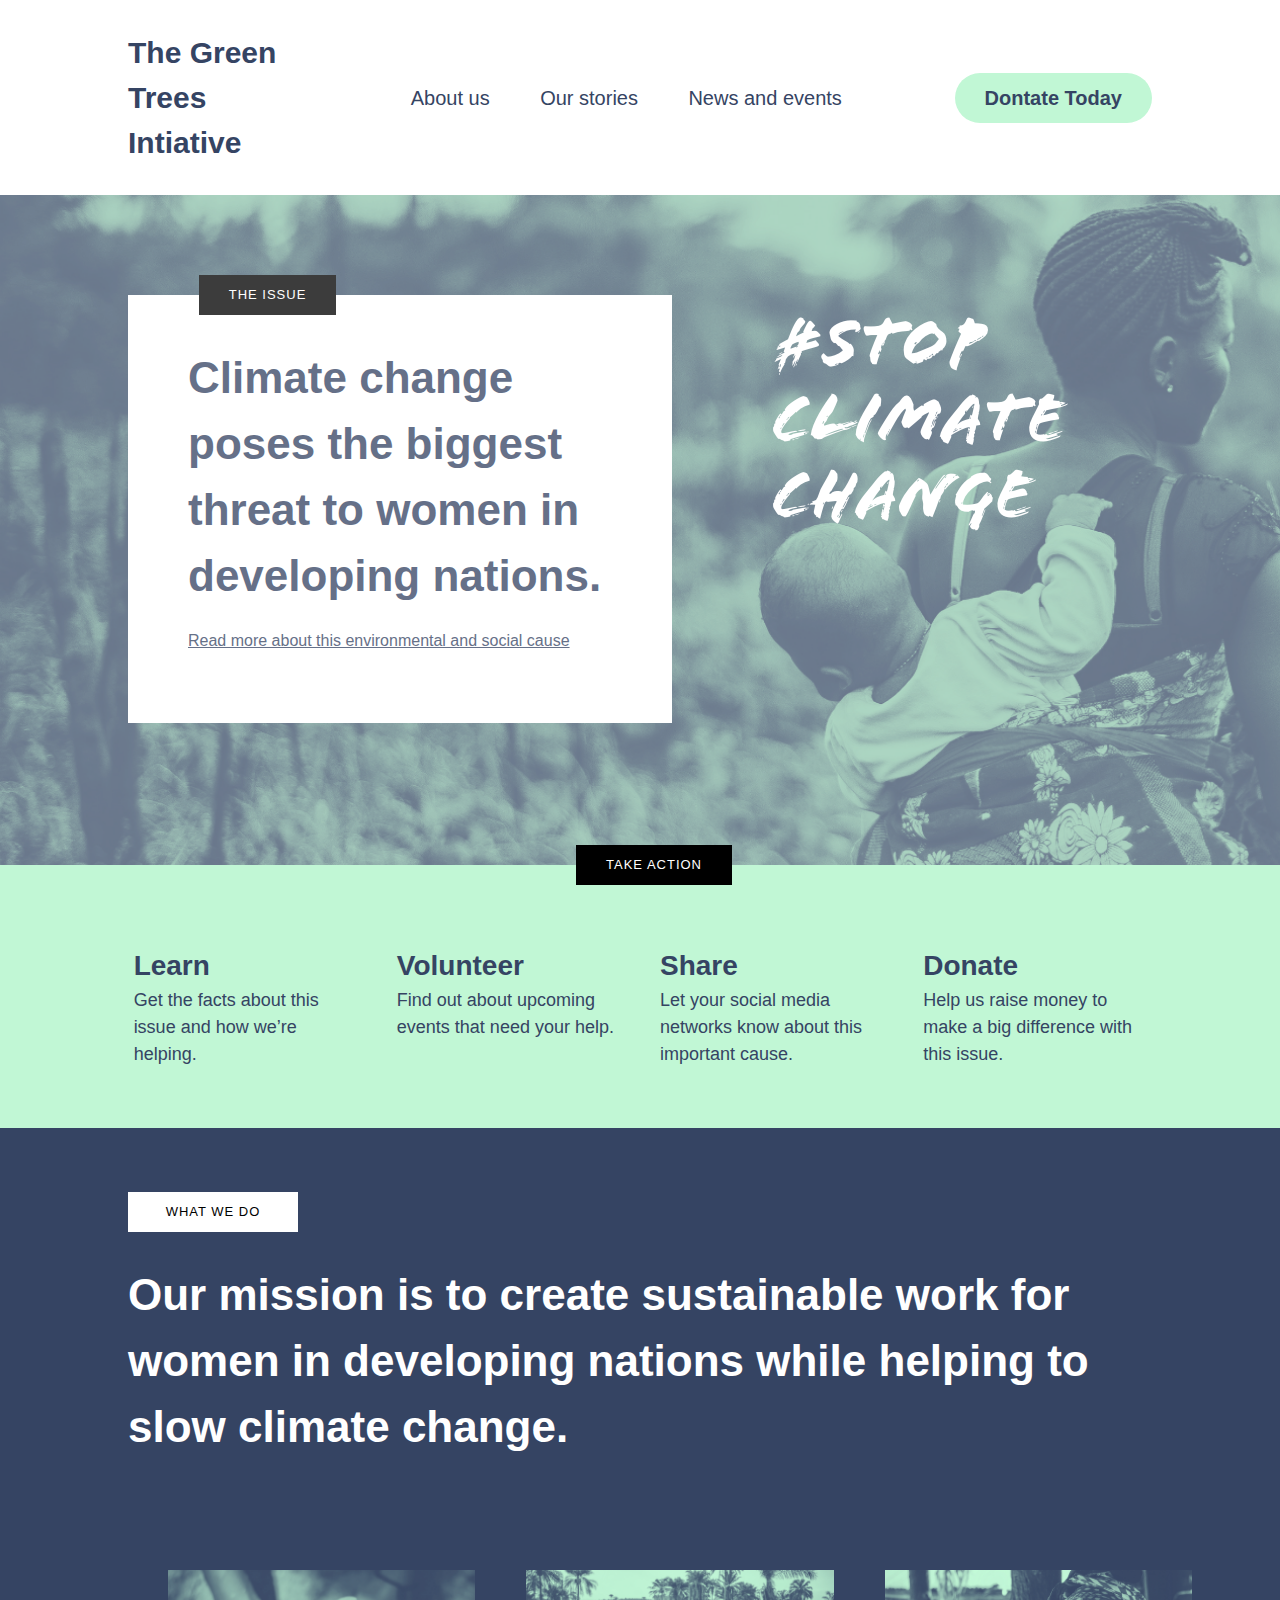
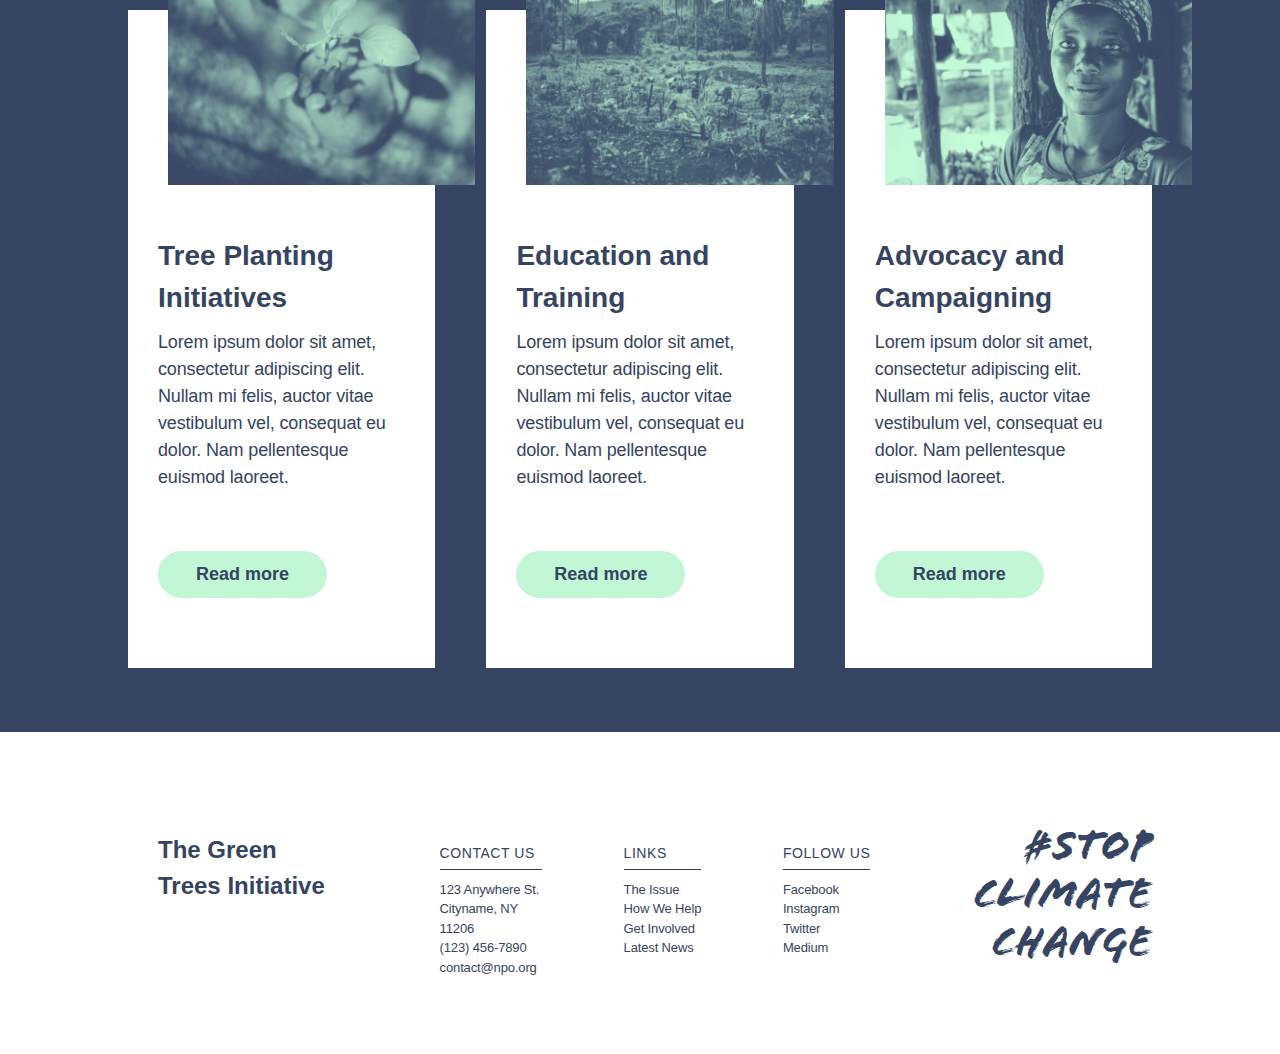
==== commit 2310898c: "-" ====
--- a/index.html
+++ b/index.html
@@ -39,7 +39,7 @@
                             Read more about this environmental and social cause
                         </a>
                     </div>
-                    <img class="climate-change-hashtag-img" src="./assets/images/stopclimatechange.png">
+                    <img class="climate-change-hashtag-img" src="./assets/images/stopclimatechange.png" />
                 </div>
             </section>
 
@@ -83,39 +83,38 @@
                 </div>
                 <div class="mission-cards">
                     <div class="card card-1">
-                        <img class="mission-card-img img-1" src="./assets/images/tree-planting.png" alt="">
+                        <img class="mission-card-img img-1" src="./assets/images/tree-planting.png" alt="" />
                         <div>
                             <h2>Tree Planting Initiatives</h2>
                             <p>
-                                Lorem ipsum dolor sit amet, consectetur adipiscing elit. Nullam
-                                mi felis, auctor vitae vestibulum vel, consequat eu dolor. Nam
-                                pellentesque euismod laoreet.
+                                Lorem ipsum dolor sit amet, consectetur adipiscing elit.
+                                Nullam mi felis, auctor vitae vestibulum vel, consequat eu
+                                dolor. Nam pellentesque euismod laoreet.
                             </p>
-
                         </div>
 
                         <a class="btn btn-read-more" href="#">Read more</a>
                     </div>
                     <div class="card card-2">
-                        <img class="mission-card-img img-2" src="./assets/images/education-training.png" alt="">
+                        <img class="mission-card-img img-2" src="./assets/images/education-training.png" alt="" />
                         <div>
                             <h2>Education and Training</h2>
                             <p>
-                                Lorem ipsum dolor sit amet, consectetur adipiscing elit. Nullam
-                                mi felis, auctor vitae vestibulum vel, consequat eu dolor. Nam
-                                pellentesque euismod laoreet.
+                                Lorem ipsum dolor sit amet, consectetur adipiscing elit.
+                                Nullam mi felis, auctor vitae vestibulum vel, consequat eu
+                                dolor. Nam pellentesque euismod laoreet.
                             </p>
                         </div>
                         <a class="btn btn-read-more" href="#">Read more</a>
                     </div>
                     <div class="card card-3">
-                        <img class="mission-card-img img-3" src="./assets/images/advocacy.png" alt="">
+                        <img class="mission-card-img img-3" src="./assets/images/advocacy.png" alt="" />
                         <div>
                             <h2>Advocacy and Campaigning</h2>
                             <p>
-                                Lorem ipsum dolor sit amet, consectetur adipiscing elit. Nullam
-                                mi felis, auctor vitae vestibulum vel, consequat eu dolor. Nam
-                                pellentesque euismod laoreet.
+                                Lorem ipsum dolor sit amet, consectetur adipiscing elit.
+                                Nullam mi felis, auctor vitae vestibulum vel, consequat eu
+                                dolor. Nam pellentesque euismod laoreet.
                             </p>
                         </div>
                         <a class="btn btn-read-more" href="#">Read more</a>
@@ -133,7 +132,12 @@
 
                 <div class="contact-us">
                     <h4>CONTACT US</h4>
-                    <address>123 Anywhere St. <br> Cityname, NY 11206 <br> (123) 456-7890 <br> contact@npo.org</address>
+                    <address>
+                        123 Anywhere St. <br />
+                        Cityname, NY 11206 <br />
+                        (123) 456-7890 <br />
+                        contact@npo.org
+                    </address>
                 </div>
                 <div class="links">
                     <h4>Links</h4>
--- a/assets/css/style.css
+++ b/assets/css/style.css
@@ -1,35 +1,35 @@
 /* @import url(//db.onlinewebfonts.com/c/bfbdc6a04609bff0d5ccdfcf6b766d95?family=Flood + Std); */
 @font-face {
-  font-family: Flood Std;
-  src: url("../fonts/flood-std/FloodStd.otf");
+    font-family: Flood Std;
+    src: url("../fonts/flood-std/FloodStd.otf");
 }
 
 * {
-  margin: 0;
-  padding: 0;
-  box-sizing: border-box;
+    margin: 0;
+    padding: 0;
+    box-sizing: border-box;
 }
 
 html {
-  font-size: 62.5%;
+    font-size: 62.5%;
 }
 
 body {
-  font-family: Helvetica, Arial, sans-serif;
-  font-size: 1.5rem;
-  line-height: 1.5;
-  background-color: #fff;
-  color: #000;
+    font-family: Helvetica, Arial, sans-serif;
+    font-size: 1.5rem;
+    line-height: 1.5;
+    background-color: #fff;
+    color: #000;
 }
 
 ul {
-  list-style: none;
+    list-style: none;
 }
 
 a {
-  color: #354463;
-  text-decoration: none;
-  display: block;
+    color: #354463;
+    text-decoration: none;
+    display: block;
 }
 
 /*##################################
@@ -37,49 +37,50 @@
 ####################################*/
 
 .container {
-  width: 100%;
-  margin: 0 auto;
+    width: 100%;
+    margin: 0 auto;
 }
 
 /* Navigation bar Style */
 #navbar {
-  display: flex;
-  flex-flow: row wrap;
-  align-items: center;
-  justify-content: space-between;
-  padding: 3rem 0;
-  width: 80%;
-  margin: 0 auto;
+    display: flex;
+    flex-flow: row wrap;
+    align-items: center;
+    justify-content: space-between;
+    padding: 3rem 0;
+    width: 80%;
+    margin: 0 auto;
 }
 
 #navbar .title {
-  width: 17rem;
+    width: 17rem;
 }
 
 .nav-links {
-  display: flex;
-  flex-flow: row wrap;
-  align-items: center;
-  justify-content: space-evenly;
-  width: 50%;
-}
+    display: flex;
+    flex-flow: row wrap;
+    align-items: center;
+    justify-content: space-evenly;
+    width: 50%;
+}
+
 .nav-links a {
-  font-size: 2rem;
-  padding: 0 1rem;
+    font-size: 2rem;
+    padding: 0 1rem;
 }
 
 .nav-links li a:hover {
-  border-bottom: 4px solid teal;
+    border-bottom: 4px solid teal;
 }
 
 .donate-link {
-  background: #c1f7d5;
-  border-radius: 10rem;
-  padding: 1rem 3rem;
-  text-align: center;
-  font-size: 2rem;
-  font-weight: bold;
-  opacity: 1;
+    background: #c1f7d5;
+    border-radius: 10rem;
+    padding: 1rem 3rem;
+    text-align: center;
+    font-size: 2rem;
+    font-weight: bold;
+    opacity: 1;
 }
 
 /*##########################################
@@ -87,709 +88,209 @@
 ############################################*/
 
 #main {
-  width: 100%;
-}
+    width: 100%;
+}
+
 /* The  issue styke start */
 .the-issue-section {
-  height: 68rem;
-  background: transparent url("../images/annie-spratt-135307-unsplash.png") 0%
-    0% no-repeat padding-box;
-  opacity: 0.76;
-  background-size: cover;
-  /* width: 100%; */
-}
-
-.climate-change {
-  display: flex;
-  flex-flow: row wrap;
-  justify-items: center;
-  position: relative;
-  width: 80%;
-  margin: auto;
-}
-
-#the-issue-header {
-  background-color: #000;
-  position: absolute;
-  top: -2rem;
-  left: 13%;
-  padding: 1rem 3rem;
-  opacity: 1;
-  z-index: 1;
-}
-
-#the-issue-header h3 {
-  font-size: 1.3rem;
-  font-weight: 100;
-  letter-spacing: 0.1rem;
-  color: #fff;
-}
-
-.climate-change-banner {
-  background-color: #fff;
-  color: #354463;
-  width: 54.4rem;
-  margin-top: 10rem;
-  position: relative;
-  padding-bottom: 7rem;
-}
-
-.climate-change-banner h1 {
-  font-size: 4.4rem;
-  text-align: left;
-  font-weight: bold;
-  margin-left: 4rem;
-  padding: 5rem 2rem 2rem 2rem;
-  opacity: 1;
-}
-
-.climate-change-banner a {
-  font-size: 1.6rem;
-  margin-left: 4rem;
-  padding: 0 4rem 0rem 2rem;
-  color: #354463;
-  text-decoration: underline;
-}
-
-.climate-change-hashtag-img {
-  margin-top: 12rem;
-  height: 10%;
-  /* width: 30%; */
-  opacity: 1;
-  margin-left: 10rem;
-}
-
-/* The  issue style end */
-
-/* Take action start */
-
-.take-action-section {
-  background-color: #c1f7d5;
-  color: #354463;
-  width: 100%;
-  margin-top: -1rem;
-  position: relative;
-}
-
-#take-action-header {
-  background-color: #000;
-  position: absolute;
-  margin-top: -2rem;
-  left: 45%;
-  padding: 1rem 3rem;
-  opacity: 1;
-  z-index: 1;
-}
-
-#take-action-header h3 {
-  font-size: 1.3rem;
-  font-weight: 100;
-  letter-spacing: 0.1rem;
-  color: #fff;
-}
-
-.action-lists {
-  display: grid;
-  grid-template-columns: repeat(4, 19%);
-  gap: 2rem;
-  justify-content: center;
-}
-
-.action-lists div {
-  margin: 6rem 1rem;
-  padding-top: 2rem;
-}
-
-.action-lists div h4 {
-  font-size: 2.8rem;
-  font-weight: bold;
-}
-
-.action-lists > div p {
-  font-size: 1.8rem;
-  font-weight: 100;
-}
-
-/* Take action end */
-
-/* What we do style start */
-.what-we-do-section {
-  display: flex;
-  flex-flow: column wrap;
-  background-color: #354463;
-  color: #fff;
-  position: relative;
-  padding: 5% 10%;
-}
-
-#what-we-do-header {
-  background-color: #fff;
-  color: #000;
-  width: 17rem;
-  opacity: 1;
-}
-
-#what-we-do-header h3 {
-  text-align: center;
-  font-size: 1.3rem;
-  font-weight: 100;
-  letter-spacing: 0.1rem;
-  padding: 1rem 2rem;
-}
-
-.what-we-do-mission {
-  width: 100%;
-  margin-top: 3rem;
-}
-.what-we-do-mission h1 {
-  font-size: 4.4rem;
-  font-weight: bold;
-}
-
-.mission-cards {
-  width: 100%;
-  display: flex;
-  flex-flow: row wrap;
-  justify-content: space-between;
-}
-
-.mission-cards .card {
-  width: 30%;
-  background-color: #fff;
-  color: #000;
-  margin-top: 15rem;
-  padding-bottom: 5rem;
-  position: relative;
-}
-
-.mission-cards .card-1,
-.mission-cards .card-2,
-.mission-cards .card-3 {
-  display: grid;
-  grid-template-columns: 1fr;
-}
-
-.mission-cards div h2 {
-  padding: 5rem 2rem 1rem 3rem;
-  font-size: 2.8rem;
-  text-align: left;
-  color: #354463;
-}
-
-.mission-cards div p {
-  padding: 0 2rem 3rem 3rem;
-  font-size: 1.8rem;
-  text-align: left;
-  line-height: 1.5;
-  color: #354463;
-  letter-spacing: -0.16px;
-}
-
-.mission-cards .card a {
-  margin: 3rem 6rem 2rem 3rem;
-  width: 55%;
-  font-size: 1.8rem;
-  font-weight: bold;
-  text-align: center;
-  background-color: #c1f7d5;
-  color: #354463;
-  border-radius: 10rem;
-  padding: 1rem;
-}
-
-.mission-cards .card img {
-  width: 100%;
-  background-size: cover;
-  opacity: 1;
-  margin-top: -4rem;
-  margin-left: 4rem;
-  z-index: 1;
-  opacity: 1;
-}
-
-/* What we do style end */
-
-/*##########################################
-        Donation Page Styling
-##########################################*/
-.donation-container {
-  display: grid;
-  grid-template-columns: 1fr;
-}
-
-/* Donation header style start */
-.donation-container #header {
-  height: 12rem;
-  background-color: #fff;
-}
-
-.title-header {
-  text-align: center;
-  margin: 1.6rem auto;
-  width: 20rem;
-  font-size: 2.8rem;
-  font-weight: bold;
-  color: #354463;
-  opacity: 1;
-}
-
-/* Donation header style end */
-
-/* Donation main style start */
-
-.donation-container main {
-  background: transparent
-    url("../images/annie-spratt-427340-unsplash-donation.png") 0% 0% no-repeat
-    padding-box;
-  background-size: cover;
-  opacity: 1;
-  height: 125vh;
-}
-
-.payment-and-information-section {
-  display: flex;
-  flex-flow: row wrap;
-  justify-content: space-evenly;
-  margin-top: 6%;
-}
-
-.form-information {
-  background-color: #354463;
-  width: 41%;
-}
-
-.text-banner {
-  width: 30%;
-}
-
-.form-information form {
-  display: flex;
-  flex-flow: column wrap;
-  padding: 5rem;
-}
-
-.form-information form div {
-  margin: 1rem 0rem 0 0;
-}
-
-.form-information form h4 {
-  font-size: 2.8rem;
-  font-weight: bold;
-  color: #ffffff;
-}
-
-.form-information form label {
-  font-size: 1.4rem;
-  font-weight: 300;
-  letter-spacing: 0.056rem;
-  color: #ffffff;
-  text-transform: uppercase;
-  text-align: left;
-}
-
-.form-information form input {
-  font-size: 1.8rem;
-  font-weight: 400;
-  letter-spacing: -0.04rem;
-  text-align: left;
-  color: #ffffff;
-  border: none;
-  background-color: transparent;
-  margin: 1rem 0;
-  outline: none;
-}
-
-.form-information form div > div {
-  margin: 0.2rem 0;
-  border-bottom: 2px solid #c1f7d5;
-}
-
-.form-information form .name {
-  display: grid;
-  grid-template-columns: repeat(2, 37%);
-  gap: 5rem;
-}
-
-.form-information form .street,
-form .email-address,
-form .card,
-form .donation-message {
-  display: grid;
-  grid-template-columns: 83%;
-}
-
-.form-information form .city-state-zip {
-  display: grid;
-  grid-template-columns: 36% repeat(2, 15%);
-  gap: 5rem;
-}
-
-.form-information #state {
-  margin-top: 1rem;
-  font-size: 1.8rem;
-  background-color: transparent;
-  width: 9rem;
-  border: none;
-  outline: none;
-  color: #fff;
-}
-
-.form-information #state option {
-  margin-top: 2rem;
-  font-size: 1.4rem;
-  background-color: #354463;
-  color: #fff;
-  width: 10rem;
-}
-
-.form-information form .card-expiry {
-  display: grid;
-  grid-template-columns: repeat(2, 10rem) 13rem;
-  gap: 6rem;
-}
-
-.payment-heading h4 {
-  margin-top: 3rem;
-}
-
-.donation-message h2 {
-  margin-top: 3rem;
-}
-
-.form-information form .payment-links {
-  display: grid;
-  grid-template-columns: 30% 42%;
-  gap: 6rem;
-  margin-bottom: 0;
-}
-
-.form-information form .donation-message h2 {
-  font-size: 2.8rem;
-  font-weight: bold;
-  color: #ffffff;
-}
-
-.form-information form a.back-btn {
-  font-size: 2rem;
-  font-weight: 300;
-  letter-spacing: -0.016rem;
-  text-align: left;
-  text-decoration: underline;
-  color: #c1f7d5;
-}
-
-.form-information form a.payment-proceed-btn {
-  font-size: 2.2rem;
-  font-weight: bold;
-  text-align: center;
-  background-color: #c1f7d5;
-  color: #354463;
-  border-radius: 10rem;
-  padding: 1rem;
-}
-
-.form-information form a.back-btn:hover {
-  color: tomato;
-}
-
-.form-information form a.payment-proceed-btn:hover {
-  background-color: rgb(113, 231, 45);
-}
-
-.text-banner h1 {
-  text-align: left;
-  line-height: 1.1;
-  font-size: 7.2rem;
-  font-family: Flood Std;
-  color: #ffffff;
-  opacity: 1;
-}
-
-/*######################################################
-            Footer Styling
-#######################################################*/
-
-#footer {
-  width: 100%;
-  background-color: #fff;
-}
-.footer-content {
-  display: flex;
-  justify-content: space-between;
-  flex-flow: row wrap;
-  align-items: baseline;
-  background-color: #fff;
-  color: #354463;
-  width: 80%;
-  margin: 0 auto;
-  padding-bottom: 5rem;
-}
-
-.footer-header {
-  width: 23rem;
-}
-
-.footer-header h1 {
-  font-size: 2.4rem;
-  font-weight: bold;
-  text-align: left;
-  padding: 10rem 3rem;
-}
-
-.footer-hashtag {
-  width: 20rem;
-}
-
-.footer-hashtag h2 {
-  font-weight: normal;
-  text-align: right;
-  font-size: 4.4rem;
-  font-family: flood std;
-  color: #354463;
-  line-height: 1.1;
-}
-
-.contact-us {
-  width: 10%;
-}
-.footer-content div h4 {
-  font-size: 1.4rem;
-  text-align: left;
-  letter-spacing: 0.056rem;
-  text-transform: uppercase;
-  font-weight: normal;
-  padding-bottom: 0.5rem;
-  margin-bottom: 1rem;
-  border-bottom: 1px solid #354463;
-  color: #354463;
-}
-
-.footer-content div a {
-  font-size: 1.3rem;
-  text-align: left;
-  font-weight: 300;
-  letter-spacing: -0.14px;
-  text-transform: capitalize;
-  color: #354463;
-}
-
-.footer-content div a:hover {
-  border-bottom: 2px solid #354463;
-}
-
-.footer-content div address {
-  display: block;
-  font-size: 1.3rem;
-  text-align: left;
-  font-weight: 300;
-  font-style: normal;
-  letter-spacing: -0.14px;
-  color: #354463;
-}
-
-/*####################################################
-                Tablet View
-#####################################################*/
-
-@media screen and (max-width: 1200px) {
-  /*##################################
-      Main section medium device styling
-  ####################################*/
-  .the-issue-section {
-    height: 80vh;
-    background: transparent url("../images/annie-spratt-135307-unsplash.png") 0%
-      0% no-repeat padding-box;
+    height: 68rem;
+    background: transparent url("../images/annie-spratt-135307-unsplash.png") 0% 0% no-repeat padding-box;
     opacity: 0.76;
     background-size: cover;
+    background-color: #354463;
     /* width: 100%; */
-  }
-
-  .climate-change {
+}
+
+.climate-change {
     display: flex;
-    flex-flow: column-reverse wrap;
-    justify-content: center;
-  }
-  #the-issue-header {
+    flex-flow: row wrap;
+    justify-items: center;
+    position: relative;
+    width: 80%;
+    margin: auto;
+}
+
+#the-issue-header {
     background-color: #000;
     position: absolute;
     top: -2rem;
-    left: 9%;
-    padding: 1.5rem 5rem;
+    left: 13%;
+    padding: 1rem 3rem;
     opacity: 1;
     z-index: 1;
-  }
-
-  #the-issue-header h3 {
-    font-size: 1.8rem;
+}
+
+#the-issue-header h3 {
+    font-size: 1.3rem;
     font-weight: 100;
     letter-spacing: 0.1rem;
     color: #fff;
-  }
-
-  .climate-change-banner {
+}
+
+.climate-change-banner {
     background-color: #fff;
     color: #354463;
-    width: 100%;
-    margin-top: 40rem;
+    width: 54.4rem;
+    margin-top: 10rem;
     position: relative;
     padding-bottom: 7rem;
-  }
-
-  .climate-change-banner h1 {
-    font-size: 4.6rem;
+}
+
+.climate-change-banner h1 {
+    font-size: 4.4rem;
     text-align: left;
     font-weight: bold;
-    padding: 5rem 5rem 2rem 4rem;
+    margin-left: 4rem;
+    padding: 5rem 2rem 2rem 2rem;
     opacity: 1;
-  }
-
-  .climate-change-banner a {
-    font-size: 2rem;
-    padding: 0 5rem 0rem 4rem;
+}
+
+.climate-change-banner a {
+    font-size: 1.6rem;
+    margin-left: 4rem;
+    padding: 0 4rem 0rem 2rem;
     color: #354463;
     text-decoration: underline;
-  }
-
-  .climate-change-hashtag-img {
+}
+
+.climate-change-hashtag-img {
     margin-top: 12rem;
-    margin-left: 0;
-    height: 25%;
+    height: 10%;
+    /* width: 30%; */
     opacity: 1;
-    position: absolute;
-    top: 0;
-    z-index: 1;
-  }
-
-  /* The  issue style end */
-
-  /* Take action start */
-
-  .take-action-section {
+    margin-left: 10rem;
+}
+
+/* The  issue style end */
+
+/* Take action start */
+
+.take-action-section {
     background-color: #c1f7d5;
     color: #354463;
     width: 100%;
     margin-top: -1rem;
-  }
-
-  #take-action-header {
+    position: relative;
+}
+
+#take-action-header {
     background-color: #000;
     position: absolute;
-    left: 40%;
     margin-top: -2rem;
-    padding: 1.5rem 4rem;
+    left: 45%;
+    padding: 1rem 3rem;
     opacity: 1;
     z-index: 1;
-  }
-
-  #take-action-header h3 {
-    font-size: 1.8rem;
+}
+
+#take-action-header h3 {
+    font-size: 1.3rem;
     font-weight: 100;
     letter-spacing: 0.1rem;
     color: #fff;
-  }
-
-  .action-lists {
+}
+
+.action-lists {
     display: grid;
-    grid-template-columns: repeat(2, 40%);
-    gap: 4rem;
+    grid-template-columns: repeat(4, 19%);
+    gap: 2rem;
     justify-content: center;
-    z-index: 1;
-    padding: 4rem 4rem;
-  }
-
-  .action-lists div {
-    margin: 1rem;
-  }
-
-  .action-lists div h4 {
-    font-size: 2.6rem;
+}
+
+.action-lists div {
+    margin: 6rem 1rem;
+    padding-top: 2rem;
+}
+
+.action-lists div h4 {
+    font-size: 2.8rem;
     font-weight: bold;
-  }
-
-  .action-lists > div p {
-    font-size: 2rem;
+}
+
+.action-lists>div p {
+    font-size: 1.8rem;
     font-weight: 100;
-  }
-
-  /* Take action end */
-
-  /*################################
-      What we do medium device style
-  ##################################*/
-  .what-we-do-section {
+}
+
+/* Take action end */
+
+/* What we do style start */
+.what-we-do-section {
     display: flex;
     flex-flow: column wrap;
     background-color: #354463;
     color: #fff;
     position: relative;
     padding: 5% 10%;
-  }
-
-  #what-we-do-header {
+}
+
+#what-we-do-header {
     background-color: #fff;
     color: #000;
-    width: 20rem;
+    width: 17rem;
     opacity: 1;
-    padding: 1rem 1rem;
-  }
-
-  #what-we-do-header h3 {
+}
+
+#what-we-do-header h3 {
     text-align: center;
-    font-size: 1.8rem;
+    font-size: 1.3rem;
     font-weight: 100;
     letter-spacing: 0.1rem;
-  }
-
-  .what-we-do-mission {
+    padding: 1rem 2rem;
+}
+
+.what-we-do-mission {
     width: 100%;
     margin-top: 3rem;
-  }
-  .what-we-do-mission h1 {
+}
+
+.what-we-do-mission h1 {
     font-size: 4.4rem;
     font-weight: bold;
-  }
-
-  .mission-cards {
+}
+
+.mission-cards {
     width: 100%;
     display: flex;
-    flex-flow: column wrap;
-    justify-content: flex-start;
-  }
-
-  .mission-cards .card {
-    display: grid;
-    grid-template-columns: 1fr 1fr;
-    grid-template-rows: 1fr 20% 5%;
-    gap: 3rem;
-    grid-template-areas:
-      "img div"
-      "link div";
+    flex-flow: row wrap;
+    justify-content: space-between;
+}
+
+.mission-cards .card {
+    width: 30%;
     background-color: #fff;
     color: #000;
-    margin-top: 12rem;
-    padding-bottom: 9%;
+    margin-top: 15rem;
+    padding-bottom: 5rem;
     position: relative;
-    width: 100%;
-  }
-
-  .mission-cards .card img {
-    grid-area: img;
-    width: 90%;
-    background-size: cover;
-    opacity: 1;
-    margin-top: -4rem;
-    margin-left: 3rem;
-    z-index: 1;
-    opacity: 1;
-  }
-  .mission-cards .card div {
-    grid-area: div;
-    padding-right: 3rem;
-  }
-  .mission-cards .card a {
-    grid-area: link;
-    position: absolute;
-    /* right: 0; */
+}
+
+.mission-cards .card-1,
+.mission-cards .card-2,
+.mission-cards .card-3 {
+    display: grid;
+    grid-template-columns: 1fr;
+}
+
+.mission-cards div h2 {
+    padding: 5rem 2rem 1rem 3rem;
+    font-size: 2.8rem;
+    text-align: left;
+    color: #354463;
+}
+
+.mission-cards div p {
+    padding: 0 2rem 3rem 3rem;
+    font-size: 1.8rem;
+    text-align: left;
+    line-height: 1.5;
+    color: #354463;
+    letter-spacing: -0.16px;
+}
+
+.mission-cards .card a {
+    margin: 3rem 6rem 2rem 3rem;
+    width: 55%;
     font-size: 1.8rem;
     font-weight: bold;
     text-align: center;
@@ -797,485 +298,825 @@
     color: #354463;
     border-radius: 10rem;
     padding: 1rem;
-    margin-bottom: 4rem;
-  }
-
-  .mission-cards .card-2,
-  .mission-cards .card-3 {
-    margin-left: 0;
-  }
-
-  .mission-cards div h2 {
-    padding: 2.8rem;
-    font-size: 2.8rem;
-    text-align: left;
-    color: #354463;
-  }
-
-  .mission-cards div p {
-    padding: 0 2rem;
-    font-size: 2rem;
-    text-align: left;
-    color: #354463;
-    letter-spacing: -0.16px;
-  }
-
-  /*######################################################
+}
+
+.mission-cards .card img {
+    width: 100%;
+    background-size: cover;
+    opacity: 1;
+    margin-top: -4rem;
+    margin-left: 4rem;
+    z-index: 1;
+    opacity: 1;
+}
+
+/* What we do style end */
+
+
+
+/*######################################################
             Footer Styling
 #######################################################*/
-  #footer {
+
+#footer {
     width: 100%;
     background-color: #fff;
-  }
-  .footer-content {
-    display: grid;
-    grid-template-columns: 1fr 1fr 1fr;
-    grid-template-rows: 1fr 1fr;
-    grid-template-areas:
-      "footer-header contact-us social-links"
-      ". links footer-hashtag";
-    justify-content: space-around;
-    justify-items: start;
+}
+
+.footer-content {
+    display: flex;
+    justify-content: space-between;
+    flex-flow: row wrap;
     align-items: baseline;
-    gap: 3rem;
     background-color: #fff;
     color: #354463;
     width: 80%;
     margin: 0 auto;
     padding-bottom: 5rem;
-  }
-
-  .footer-header {
-    grid-area: footer-header;
-    width: 25rem;
-  }
-  .contact-us {
-    width: 100%;
-    grid-area: contact-us;
-  }
-  .social-links {
-    grid-area: social-links;
-    width: 100%;
-  }
-  .links {
-    grid-area: links;
-    width: 100%;
-  }
-  .footer-hashtag {
-    grid-area: footer-hashtag;
-    width: 100%;
-  }
-
-  .footer-header h1 {
-    font-size: 2.6rem;
+}
+
+.footer-header {
+    width: 23rem;
+}
+
+.footer-header h1 {
+    font-size: 2.4rem;
     font-weight: bold;
     text-align: left;
     padding: 10rem 3rem;
-  }
-
-  .footer-hashtag h2 {
+}
+
+.footer-hashtag {
+    width: 20rem;
+}
+
+.footer-hashtag h2 {
     font-weight: normal;
     text-align: right;
-    font-size: 4.8rem;
+    font-size: 4.4rem;
     font-family: flood std;
     color: #354463;
     line-height: 1.1;
-  }
-
-  .footer-content div h4 {
-    font-size: 1.8rem;
+}
+
+.contact-us {
+    width: 10%;
+}
+
+.footer-content div h4 {
+    font-size: 1.4rem;
     text-align: left;
     letter-spacing: 0.056rem;
     text-transform: uppercase;
     font-weight: normal;
     padding-bottom: 0.5rem;
-    border-bottom: none;
     margin-bottom: 1rem;
+    border-bottom: 1px solid #354463;
     color: #354463;
-  }
-
-  .footer-content div a {
-    font-size: 1.6rem;
+}
+
+.footer-content div a {
+    font-size: 1.3rem;
     text-align: left;
     font-weight: 300;
     letter-spacing: -0.14px;
     text-transform: capitalize;
     color: #354463;
-  }
-
-  .footer-content div a:hover {
+}
+
+.footer-content div a:hover {
     border-bottom: 2px solid #354463;
-  }
-
-  .footer-content div address {
+}
+
+.footer-content div address {
     display: block;
-    font-size: 1.6rem;
+    font-size: 1.3rem;
     text-align: left;
     font-weight: 300;
     font-style: normal;
     letter-spacing: -0.14px;
     color: #354463;
-  }
+}
+
+/*####################################################
+                Tablet View
+#####################################################*/
+
+@media screen and (max-width: 1200px) {
+
+    /*##################################
+      Main section medium device styling
+  ####################################*/
+    .the-issue-section {
+        height: 80vh;
+        background: transparent url("../images/annie-spratt-135307-unsplash.png") 0% 0% no-repeat padding-box;
+        opacity: 0.76;
+        background-size: cover;
+        background-color: #354463;
+
+        /* width: 100%; */
+    }
+
+    .climate-change {
+        display: flex;
+        flex-flow: column-reverse wrap;
+        justify-content: center;
+    }
+
+    #the-issue-header {
+        background-color: #000;
+        position: absolute;
+        top: -2rem;
+        left: 9%;
+        padding: 1.5rem 5rem;
+        opacity: 1;
+        z-index: 1;
+    }
+
+    #the-issue-header h3 {
+        font-size: 1.8rem;
+        font-weight: 100;
+        letter-spacing: 0.1rem;
+        color: #fff;
+    }
+
+    .climate-change-banner {
+        background-color: #fff;
+        color: #354463;
+        width: 100%;
+        margin-top: 40rem;
+        position: relative;
+        padding-bottom: 7rem;
+    }
+
+    .climate-change-banner h1 {
+        font-size: 4.6rem;
+        text-align: left;
+        font-weight: bold;
+        padding: 5rem 5rem 2rem 4rem;
+        opacity: 1;
+    }
+
+    .climate-change-banner a {
+        font-size: 2rem;
+        padding: 0 5rem 0rem 4rem;
+        color: #354463;
+        text-decoration: underline;
+    }
+
+    .climate-change-hashtag-img {
+        margin-top: 12rem;
+        margin-left: 0;
+        height: 25%;
+        opacity: 1;
+        position: absolute;
+        top: 0;
+        z-index: 1;
+    }
+
+    /* The  issue style end */
+
+    /* Take action start */
+
+    .take-action-section {
+        background-color: #c1f7d5;
+        color: #354463;
+        width: 100%;
+        margin-top: -1rem;
+    }
+
+    #take-action-header {
+        background-color: #000;
+        position: absolute;
+        left: 40%;
+        margin-top: -2rem;
+        padding: 1.5rem 4rem;
+        opacity: 1;
+        z-index: 1;
+    }
+
+    #take-action-header h3 {
+        font-size: 1.8rem;
+        font-weight: 100;
+        letter-spacing: 0.1rem;
+        color: #fff;
+    }
+
+    .action-lists {
+        display: grid;
+        grid-template-columns: repeat(2, 40%);
+        gap: 4rem;
+        justify-content: center;
+        z-index: 1;
+        padding: 4rem 4rem;
+    }
+
+    .action-lists div {
+        margin: 1rem;
+    }
+
+    .action-lists div h4 {
+        font-size: 2.6rem;
+        font-weight: bold;
+    }
+
+    .action-lists>div p {
+        font-size: 2rem;
+        font-weight: 100;
+    }
+
+    /* Take action end */
+
+    /*################################
+      What we do medium device style
+  ##################################*/
+    .what-we-do-section {
+        display: flex;
+        flex-flow: column wrap;
+        background-color: #354463;
+        color: #fff;
+        position: relative;
+        padding: 5% 10%;
+    }
+
+    #what-we-do-header {
+        background-color: #fff;
+        color: #000;
+        width: 20rem;
+        opacity: 1;
+        padding: 1rem 1rem;
+    }
+
+    #what-we-do-header h3 {
+        text-align: center;
+        font-size: 1.8rem;
+        font-weight: 100;
+        letter-spacing: 0.1rem;
+    }
+
+    .what-we-do-mission {
+        width: 100%;
+        margin-top: 3rem;
+    }
+
+    .what-we-do-mission h1 {
+        font-size: 4.4rem;
+        font-weight: bold;
+    }
+
+    .mission-cards {
+        width: 100%;
+        display: flex;
+        flex-flow: column wrap;
+        justify-content: flex-start;
+    }
+
+    .mission-cards .card {
+        display: grid;
+        grid-template-columns: 1fr 1fr;
+        grid-template-rows: 1fr 20% 5%;
+        gap: 3rem;
+        grid-template-areas:
+            "img div"
+            "link div";
+        background-color: #fff;
+        color: #000;
+        margin-top: 12rem;
+        padding-bottom: 9%;
+        position: relative;
+        width: 100%;
+    }
+
+    .mission-cards .card img {
+        grid-area: img;
+        width: 90%;
+        background-size: cover;
+        opacity: 1;
+        margin-top: -4rem;
+        margin-left: 3rem;
+        z-index: 1;
+        opacity: 1;
+    }
+
+    .mission-cards .card div {
+        grid-area: div;
+        padding-right: 3rem;
+    }
+
+    .mission-cards .card a {
+        grid-area: link;
+        position: absolute;
+        /* right: 0; */
+        font-size: 1.8rem;
+        font-weight: bold;
+        text-align: center;
+        background-color: #c1f7d5;
+        color: #354463;
+        border-radius: 10rem;
+        padding: 1rem;
+        margin-bottom: 4rem;
+    }
+
+    .mission-cards .card-2,
+    .mission-cards .card-3 {
+        margin-left: 0;
+    }
+
+    .mission-cards div h2 {
+        padding: 2.8rem;
+        font-size: 2.8rem;
+        text-align: left;
+        color: #354463;
+    }
+
+    .mission-cards div p {
+        padding: 0 2rem;
+        font-size: 2rem;
+        text-align: left;
+        color: #354463;
+        letter-spacing: -0.16px;
+    }
+
+    /*######################################################
+            Footer Styling
+#######################################################*/
+    #footer {
+        width: 100%;
+        background-color: #fff;
+    }
+
+    .footer-content {
+        display: grid;
+        grid-template-columns: 1fr 1fr 1fr;
+        grid-template-rows: 1fr 1fr;
+        grid-template-areas:
+            "footer-header contact-us social-links"
+            ". links footer-hashtag";
+        justify-content: space-around;
+        justify-items: start;
+        align-items: baseline;
+        gap: 3rem;
+        background-color: #fff;
+        color: #354463;
+        width: 80%;
+        margin: 0 auto;
+        padding-bottom: 5rem;
+    }
+
+    .footer-header {
+        grid-area: footer-header;
+        width: 25rem;
+    }
+
+    .contact-us {
+        width: 100%;
+        grid-area: contact-us;
+    }
+
+    .social-links {
+        grid-area: social-links;
+        width: 100%;
+    }
+
+    .links {
+        grid-area: links;
+        width: 100%;
+    }
+
+    .footer-hashtag {
+        grid-area: footer-hashtag;
+        width: 100%;
+    }
+
+    .footer-header h1 {
+        font-size: 2.6rem;
+        font-weight: bold;
+        text-align: left;
+        padding: 10rem 3rem;
+    }
+
+    .footer-hashtag h2 {
+        font-weight: normal;
+        text-align: right;
+        font-size: 4.8rem;
+        font-family: flood std;
+        color: #354463;
+        line-height: 1.1;
+    }
+
+    .footer-content div h4 {
+        font-size: 1.8rem;
+        text-align: left;
+        letter-spacing: 0.056rem;
+        text-transform: uppercase;
+        font-weight: normal;
+        padding-bottom: 0.5rem;
+        border-bottom: none;
+        margin-bottom: 1rem;
+        color: #354463;
+    }
+
+    .footer-content div a {
+        font-size: 1.6rem;
+        text-align: left;
+        font-weight: 300;
+        letter-spacing: -0.14px;
+        text-transform: capitalize;
+        color: #354463;
+    }
+
+    .footer-content div a:hover {
+        border-bottom: 2px solid #354463;
+    }
+
+    .footer-content div address {
+        display: block;
+        font-size: 1.6rem;
+        text-align: left;
+        font-weight: 300;
+        font-style: normal;
+        letter-spacing: -0.14px;
+        color: #354463;
+    }
+
+
 }
 
 /*###############################################
     Tablet or small-medium devices
 ##################################################*/
 @media screen and (max-width: 980px) {
-  /* Navigation bar Style */
-  #navbar {
-    display: grid;
-    grid-template-columns: 1fr 30%;
-    grid-template-rows: 1fr 1fr;
-    grid-template-areas:
-      "title donate-link"
-      "nav-links donate-link";
-    align-items: center;
-    justify-content: space-between;
-    padding: 4rem 0;
-    width: 80%;
-    margin: 0 auto;
-  }
-
-  #navbar .title {
-    width: 17rem;
-    grid-area: title;
-  }
-
-  .nav-links {
-    display: flex;
-    flex-flow: row wrap;
-    align-items: center;
-    justify-content: flex-start;
-    width: 100%;
-    grid-area: nav-links;
-  }
-  .nav-links a {
-    font-size: 2rem;
-    padding: 0 1rem;
-  }
-
-  .nav-links li a:hover {
-    border-bottom: 4px solid teal;
-  }
-
-  .donate-link {
-    background: #c1f7d5;
-    border-radius: 10rem;
-    padding: 1rem 1.5rem;
-    text-align: center;
-    font-size: 2rem;
-    font-weight: bold;
-    opacity: 1;
-    grid-area: donate-link;
-  }
+
+    /* Navigation bar Style */
+    #navbar {
+        display: grid;
+        grid-template-columns: 1fr 30%;
+        grid-template-rows: 1fr 1fr;
+        grid-template-areas:
+            "title donate-link"
+            "nav-links donate-link";
+        align-items: center;
+        justify-content: space-between;
+        padding: 4rem 0;
+        width: 80%;
+        margin: 0 auto;
+    }
+
+    #navbar .title {
+        width: 17rem;
+        grid-area: title;
+    }
+
+    .nav-links {
+        display: flex;
+        flex-flow: row wrap;
+        align-items: center;
+        justify-content: flex-start;
+        width: 100%;
+        grid-area: nav-links;
+    }
+
+    .nav-links a {
+        font-size: 2rem;
+        padding: 0 1rem;
+    }
+
+    .nav-links li a:hover {
+        border-bottom: 4px solid teal;
+    }
+
+    .donate-link {
+        background: #c1f7d5;
+        border-radius: 10rem;
+        padding: 1rem 1.5rem;
+        text-align: center;
+        font-size: 2rem;
+        font-weight: bold;
+        opacity: 1;
+        grid-area: donate-link;
+    }
+
 }
 
 /*###############################################
     Mobile or small-tablet devices
 ##################################################*/
 @media screen and (max-width: 710px) {
-  /* Navigation bar Style */
-  #navbar {
-    display: grid;
-    grid-template-columns: 1fr 1fr;
-    grid-template-rows: 1fr 1fr;
-    grid-template-areas:
-      "title nav-links"
-      "donate-link donate-link";
-    align-items: center;
-    justify-content: space-between;
-    padding: 4rem 0;
-    width: 80%;
-    margin: 0 auto;
-  }
-
-  #navbar .title {
-    width: 17rem;
-    grid-area: title;
-  }
-
-  .nav-links {
-    display: flex;
-    flex-flow: column wrap;
-    align-items: flex-start;
-    justify-content: flex-start;
-    width: 100%;
-    grid-area: nav-links;
-  }
-  .nav-links a {
-    font-size: 2rem;
-    padding: 0 1rem;
-  }
-
-  .nav-links li a:hover {
-    border-bottom: 4px solid teal;
-  }
-
-  .donate-link {
-    background: #c1f7d5;
-    border-radius: 10rem;
-    padding: 1rem 1.5rem;
-    text-align: center;
-    font-size: 2rem;
-    font-weight: bold;
-    opacity: 1;
-    grid-area: donate-link;
-  }
-
-  /*##################################
+
+    /* Navigation bar Style */
+    #navbar {
+        display: grid;
+        grid-template-columns: 1fr 1fr;
+        grid-template-rows: 1fr 1fr;
+        grid-template-areas:
+            "title nav-links"
+            "donate-link donate-link";
+        align-items: center;
+        justify-content: space-between;
+        padding: 4rem 0;
+        width: 80%;
+        margin: 0 auto;
+    }
+
+    #navbar .title {
+        width: 17rem;
+        grid-area: title;
+    }
+
+    .nav-links {
+        display: flex;
+        flex-flow: column wrap;
+        align-items: flex-start;
+        justify-content: flex-start;
+        width: 100%;
+        grid-area: nav-links;
+    }
+
+    .nav-links a {
+        font-size: 2rem;
+        padding: 0 1rem;
+    }
+
+    .nav-links li a:hover {
+        border-bottom: 4px solid teal;
+    }
+
+    .donate-link {
+        background: #c1f7d5;
+        border-radius: 10rem;
+        padding: 1rem 1.5rem;
+        text-align: center;
+        font-size: 2rem;
+        font-weight: bold;
+        opacity: 1;
+        grid-area: donate-link;
+    }
+
+    /*##################################
       Main section medium device styling
   ####################################*/
 
-  .the-issue-section {
-    min-height: 85vh;
-    /* background: transparent url("../images/annie-spratt-135307-unsplash.png") 0%
+    .the-issue-section {
+        min-height: 85vh;
+        /* background: transparent url("../images/annie-spratt-135307-unsplash.png") 0%
     0% no-repeat padding-box;
   opacity: 0.76;
   background-size: fit; */
-    /* width: 100%; */
-  }
-
-  #the-issue-header h3 {
-    font-size: 1.6rem;
-    font-weight: 100;
-    letter-spacing: 0.1rem;
-    color: #fff;
-  }
-
-  .climate-change-banner h1 {
-    font-size: 2.8rem;
-    text-align: left;
-    font-weight: bold;
-    padding: 5rem 5rem 2rem 4rem;
-    opacity: 1;
-  }
-
-  .climate-change-banner a {
-    font-size: 1.7rem;
-    padding: 0 5rem 0rem 4rem;
-    color: #354463;
-    text-decoration: underline;
-  }
-
-  /* The  issue style end */
-
-  /* Take action start */
-
-  #take-action-header {
-    background-color: #000;
-    transform: translate(-30%);
-    padding: 1rem 3rem;
-    opacity: 1;
-    z-index: 1;
-  }
-
-  #take-action-header h3 {
-    font-size: 1.6rem;
-    font-weight: 100;
-    letter-spacing: 0.1rem;
-    color: #fff;
-  }
-  /* Take action end */
-
-  /* What we do style start */
-  .what-we-do-section {
-    display: flex;
-    flex-flow: column wrap;
-    background-color: #354463;
-    color: #fff;
-    position: relative;
-    padding: 5% 10%;
-    align-items: center;
-  }
-  /*################################
+        /* width: 100%; */
+        background-color: #354463;
+
+    }
+
+    #the-issue-header h3 {
+        font-size: 1.6rem;
+        font-weight: 100;
+        letter-spacing: 0.1rem;
+        color: #fff;
+    }
+
+    .climate-change-banner h1 {
+        font-size: 2.8rem;
+        text-align: left;
+        font-weight: bold;
+        padding: 5rem 5rem 2rem 4rem;
+        opacity: 1;
+    }
+
+    .climate-change-banner a {
+        font-size: 1.7rem;
+        padding: 0 5rem 0rem 4rem;
+        color: #354463;
+        text-decoration: underline;
+    }
+
+    /* The  issue style end */
+
+    /* Take action start */
+
+    #take-action-header {
+        background-color: #000;
+        transform: translate(-30%);
+        padding: 1rem 3rem;
+        opacity: 1;
+        z-index: 1;
+    }
+
+    #take-action-header h3 {
+        font-size: 1.6rem;
+        font-weight: 100;
+        letter-spacing: 0.1rem;
+        color: #fff;
+    }
+
+    /* Take action end */
+
+    /* What we do style start */
+    .what-we-do-section {
+        display: flex;
+        flex-flow: column wrap;
+        background-color: #354463;
+        color: #fff;
+        position: relative;
+        padding: 5% 10%;
+        align-items: center;
+    }
+
+    /*################################
       What we do medium device style
   ##################################*/
-  .what-we-do-section {
-    display: flex;
-    flex-flow: column wrap;
-    background-color: #354463;
-    color: #fff;
-    position: relative;
-    padding: 5% 10%;
-    align-items: center;
-  }
-
-  #what-we-do-header {
-    background-color: #fff;
-    color: #000;
-    width: 20rem;
-    opacity: 1;
-    padding: 1rem 1rem;
-  }
-
-  #what-we-do-header h3 {
-    text-align: center;
-    font-size: 1.8rem;
-    font-weight: 100;
-    letter-spacing: 0.1rem;
-  }
-
-  .what-we-do-mission {
-    width: 100%;
-    margin-top: 3rem;
-  }
-  .what-we-do-mission h1 {
-    font-size: 4.4rem;
-    font-weight: bold;
-  }
-
-  .mission-cards {
-    width: 100%;
-    display: flex;
-    flex-flow: column wrap;
-    justify-content: flex-start;
-  }
-
-  .mission-cards .card {
-    display: flex;
-    flex-flow: column wrap;
-    background-color: #fff;
-    color: #000;
-    margin-top: 12rem;
-    padding-bottom: 9%;
-  }
-
-  .mission-cards .card img {
-    margin: 0 auto;
-    width: 80%;
-    background-size: cover;
-    opacity: 1;
-    z-index: 1;
-    margin-bottom: 5rem;
-    margin-top: -4rem;
-  }
-  .mission-cards .card div {
-    margin: 0 auto;
-    width: 80%;
-    margin-bottom: 5rem;
-  }
-  .mission-cards .card a {
-    margin: 0 auto;
-    width: 40%;
-    position: relative;
-    font-size: 1.8rem;
-    font-weight: bold;
-    text-align: center;
-    background-color: #c1f7d5;
-    color: #354463;
-    border-radius: 10rem;
-    padding: 1rem 0rem;
-  }
-
-  .mission-cards div h2 {
-    font-size: 2.8rem;
-    text-align: center;
-    color: #354463;
-  }
-
-  .mission-cards div p {
-    font-size: 2rem;
-    text-align: center;
-    color: #354463;
-    letter-spacing: -0.16px;
-  }
-
-  /*######################################################
+    .what-we-do-section {
+        display: flex;
+        flex-flow: column wrap;
+        background-color: #354463;
+        color: #fff;
+        position: relative;
+        padding: 5% 10%;
+        align-items: center;
+    }
+
+    #what-we-do-header {
+        background-color: #fff;
+        color: #000;
+        width: 20rem;
+        opacity: 1;
+        padding: 1rem 1rem;
+    }
+
+    #what-we-do-header h3 {
+        text-align: center;
+        font-size: 1.8rem;
+        font-weight: 100;
+        letter-spacing: 0.1rem;
+    }
+
+    .what-we-do-mission {
+        width: 100%;
+        margin-top: 3rem;
+    }
+
+    .what-we-do-mission h1 {
+        font-size: 4.4rem;
+        font-weight: bold;
+    }
+
+    .mission-cards {
+        width: 100%;
+        display: flex;
+        flex-flow: column wrap;
+        justify-content: flex-start;
+    }
+
+    .mission-cards .card {
+        display: flex;
+        flex-flow: column wrap;
+        background-color: #fff;
+        color: #000;
+        margin-top: 12rem;
+        padding-bottom: 9%;
+    }
+
+    .mission-cards .card img {
+        margin: 0 auto;
+        width: 80%;
+        background-size: cover;
+        opacity: 1;
+        z-index: 1;
+        margin-bottom: 5rem;
+        margin-top: -4rem;
+    }
+
+    .mission-cards .card div {
+        margin: 0 auto;
+        width: 80%;
+        margin-bottom: 5rem;
+    }
+
+    .mission-cards .card a {
+        margin: 0 auto;
+        width: 40%;
+        position: relative;
+        font-size: 1.8rem;
+        font-weight: bold;
+        text-align: center;
+        background-color: #c1f7d5;
+        color: #354463;
+        border-radius: 10rem;
+        padding: 1rem 0rem;
+    }
+
+    .mission-cards div h2 {
+        font-size: 2.8rem;
+        text-align: center;
+        color: #354463;
+    }
+
+    .mission-cards div p {
+        font-size: 2rem;
+        text-align: center;
+        color: #354463;
+        letter-spacing: -0.16px;
+    }
+
+    /*######################################################
             Footer Styling
 #######################################################*/
-  #footer {
-    width: 100%;
-    background-color: #fff;
-  }
-  .footer-content {
-    display: grid;
-    grid-template-columns: 45% 45%;
-    grid-template-areas:
-      "footer-header contact-us"
-      "social-links links"
-      ". footer-hashtag";
-    justify-content: space-around;
-    justify-items: start;
-    align-items: baseline;
-    gap: 10%;
-    background-color: #fff;
-    color: #354463;
-    width: 80%;
-    margin: 0 auto;
-    padding-bottom: 5rem;
-  }
-
-  .footer-header {
-    grid-area: footer-header;
-    width: 20rem;
-  }
-  .contact-us {
-    width: 100%;
-    grid-area: contact-us;
-  }
-  .social-links {
-    grid-area: social-links;
-    width: 100%;
-  }
-  .links {
-    grid-area: links;
-    width: 100%;
-  }
-  .footer-hashtag {
-    grid-area: footer-hashtag;
-    width: 100%;
-    margin-top: -10rem;
-  }
-
-  .footer-header h1 {
-    font-size: 2.6rem;
-    font-weight: bold;
-    text-align: left;
-    padding: 10rem 0;
-  }
-
-  .footer-hashtag h2 {
-    font-weight: normal;
-    text-align: right;
-    font-size: 4.8rem;
-    font-family: flood std;
-    color: #354463;
-    line-height: 1.1;
-  }
-
-  .footer-content div h4 {
-    font-size: 1.8rem;
-    text-align: left;
-    letter-spacing: 0.056rem;
-    text-transform: uppercase;
-    font-weight: normal;
-    padding-bottom: 0.5rem;
-    border-bottom: none;
-    margin-bottom: 1rem;
-    color: #354463;
-  }
-
-  .footer-content div a {
-    font-size: 1.6rem;
-    text-align: left;
-    font-weight: 300;
-    letter-spacing: -0.14px;
-    text-transform: capitalize;
-    color: #354463;
-  }
-
-  .footer-content div a:hover {
-    border-bottom: 2px solid #354463;
-  }
-
-  .footer-content div address {
-    display: block;
-    font-size: 1.6rem;
-    text-align: left;
-    font-weight: 300;
-    font-style: normal;
-    letter-spacing: -0.14px;
-    color: #354463;
-  }
-}
+    #footer {
+        width: 100%;
+        background-color: #fff;
+    }
+
+    .footer-content {
+        display: grid;
+        grid-template-columns: 45% 45%;
+        grid-template-areas:
+            "footer-header contact-us"
+            "social-links links"
+            ". footer-hashtag";
+        justify-content: space-around;
+        justify-items: start;
+        align-items: baseline;
+        gap: 10%;
+        background-color: #fff;
+        color: #354463;
+        width: 80%;
+        margin: 0 auto;
+        padding-bottom: 5rem;
+    }
+
+    .footer-header {
+        grid-area: footer-header;
+        width: 20rem;
+    }
+
+    .contact-us {
+        width: 100%;
+        grid-area: contact-us;
+    }
+
+    .social-links {
+        grid-area: social-links;
+        width: 100%;
+    }
+
+    .links {
+        grid-area: links;
+        width: 100%;
+    }
+
+    .footer-hashtag {
+        grid-area: footer-hashtag;
+        width: 100%;
+        margin-top: -10rem;
+    }
+
+    .footer-header h1 {
+        font-size: 2.6rem;
+        font-weight: bold;
+        text-align: left;
+        padding: 10rem 0;
+    }
+
+    .footer-hashtag h2 {
+        font-weight: normal;
+        text-align: right;
+        font-size: 4.8rem;
+        font-family: flood std;
+        color: #354463;
+        line-height: 1.1;
+    }
+
+    .footer-content div h4 {
+        font-size: 1.8rem;
+        text-align: left;
+        letter-spacing: 0.056rem;
+        text-transform: uppercase;
+        font-weight: normal;
+        padding-bottom: 0.5rem;
+        border-bottom: none;
+        margin-bottom: 1rem;
+        color: #354463;
+    }
+
+    .footer-content div a {
+        font-size: 1.6rem;
+        text-align: left;
+        font-weight: 300;
+        letter-spacing: -0.14px;
+        text-transform: capitalize;
+        color: #354463;
+    }
+
+    .footer-content div a:hover {
+        border-bottom: 2px solid #354463;
+    }
+
+    .footer-content div address {
+        display: block;
+        font-size: 1.6rem;
+        text-align: left;
+        font-weight: 300;
+        font-style: normal;
+        letter-spacing: -0.14px;
+        color: #354463;
+    }
+}
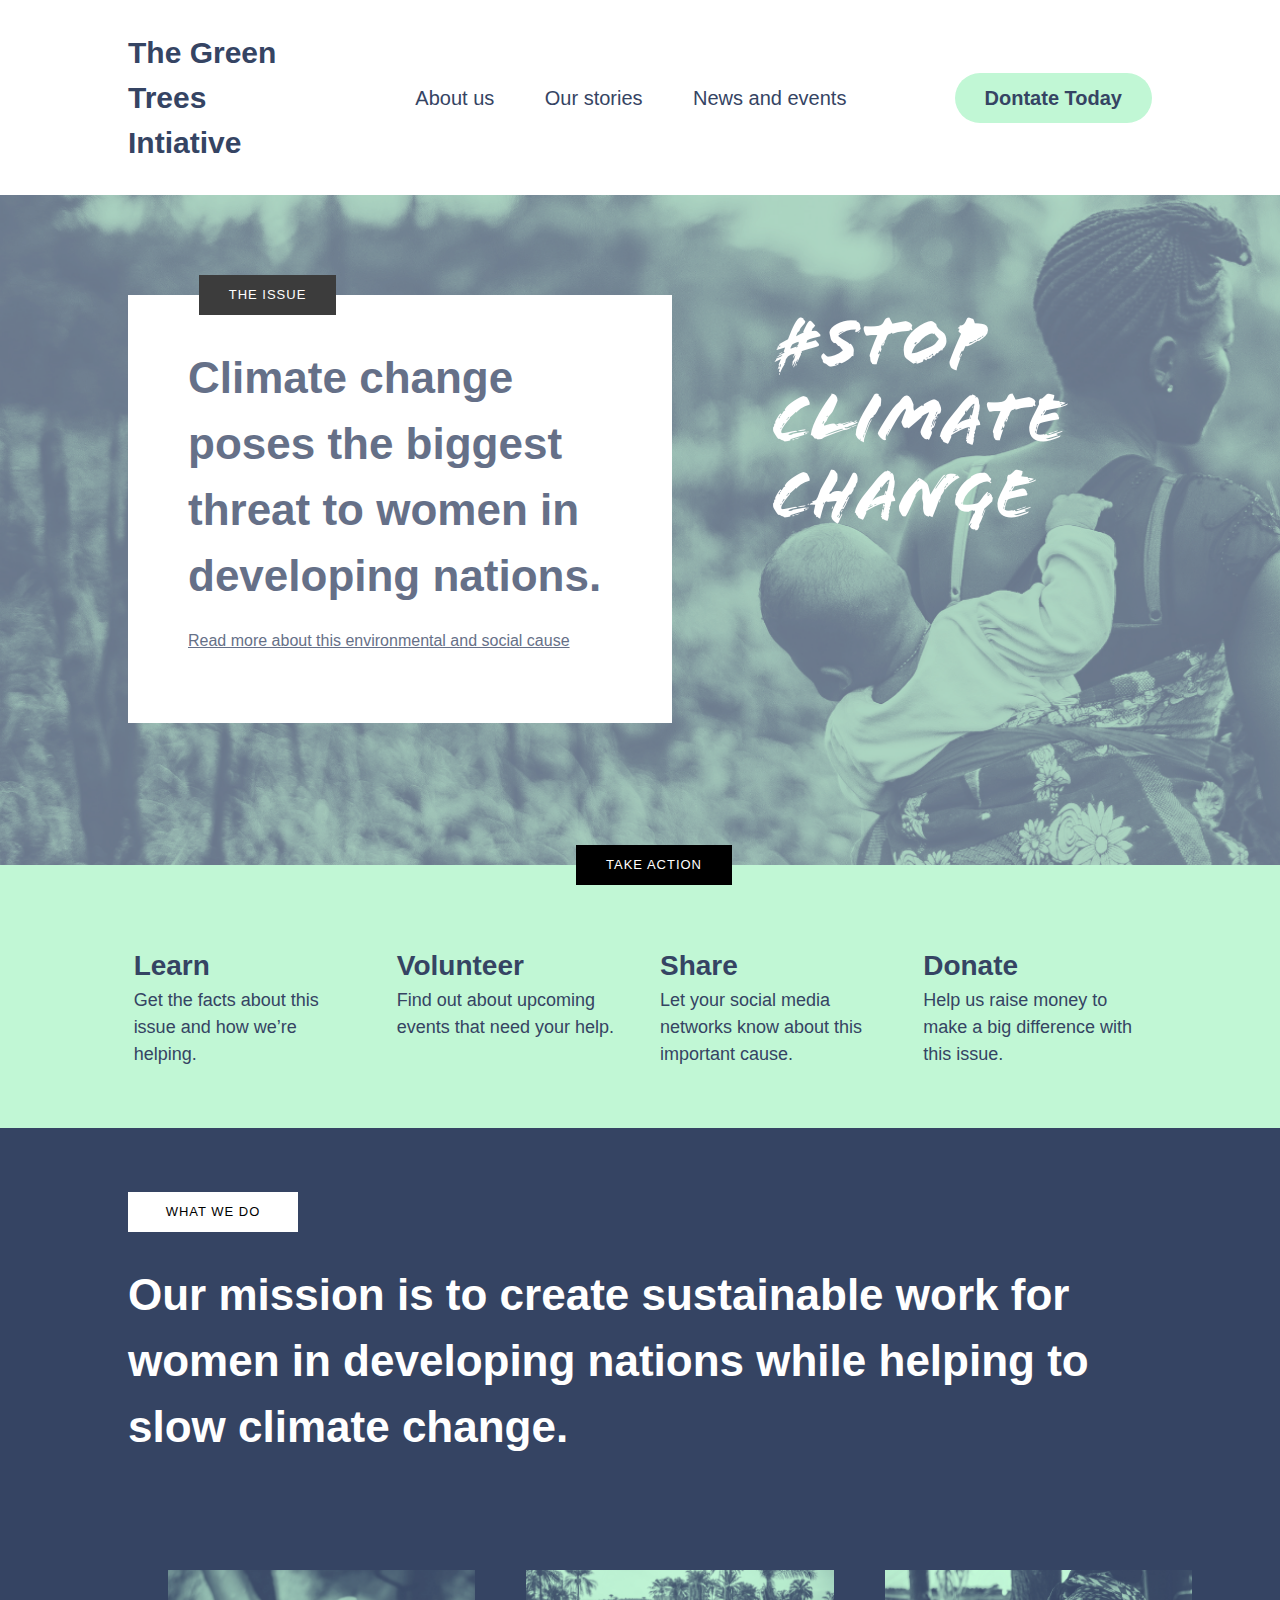
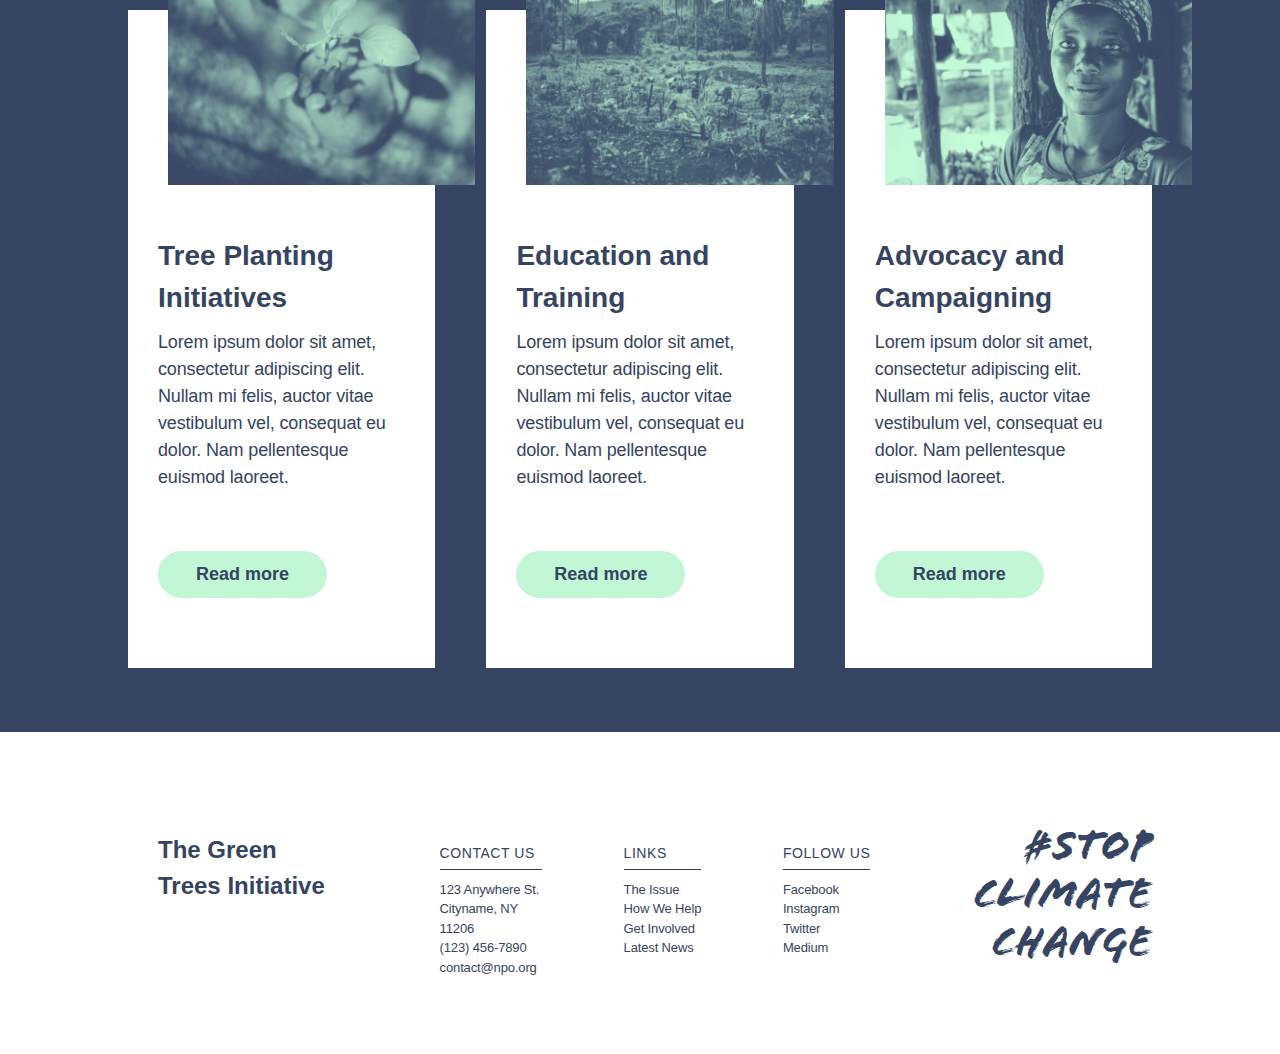
==== commit bfb83dc8: "-" ====
--- a/index.html
+++ b/index.html
@@ -13,7 +13,7 @@
         <header id="main-header">
             <nav id="navbar">
                 <h1 class="title">
-                    <a href="index.html">The Green Trees Intiative</a>
+                    <a href="index.html">The Green <br> Trees Intiative</a>
                 </h1>
                 <ul class="nav-links">
                     <li><a href="#">About us</a></li>
@@ -126,7 +126,7 @@
         <footer id="footer">
             <div class="footer-content">
                 <header class="footer-header">
-                    <h1><a href="index.html">The Green Trees Initiative</a></h1>
+                    <h1><a href="index.html">The Green <br> Trees Initiative</a></h1>
                 </header>
                 <!-- <section class="address-and-links"> -->
 
--- a/assets/css/style.css
+++ b/assets/css/style.css
@@ -53,7 +53,12 @@
 }
 
 #navbar .title {
-    width: 17rem;
+    width: 14vw;
+}
+
+#navbar .title:hover {
+    transform: skewX(-10deg);
+    border-bottom: 3px solid teal;
 }
 
 .nav-links {
@@ -70,7 +75,8 @@
 }
 
 .nav-links li a:hover {
-    border-bottom: 4px solid teal;
+    transform: skewX(-10deg);
+    border-bottom: 3px solid teal;
 }
 
 .donate-link {
@@ -81,6 +87,11 @@
     font-size: 2rem;
     font-weight: bold;
     opacity: 1;
+}
+
+.donate-link:hover {
+    background-color: rgb(8, 95, 44);
+    color: #fff;
 }
 
 /*##########################################
@@ -337,7 +348,15 @@
 
 .footer-header {
     width: 23rem;
-}
+
+}
+
+.footer-header a:hover {
+
+    transform: skewX(-10deg);
+    border-bottom: 2px solid teal;
+}
+
 
 .footer-header h1 {
     font-size: 2.4rem;
@@ -404,11 +423,15 @@
 
 @media screen and (max-width: 1200px) {
 
+    #navbar .title {
+        width: 16rem;
+    }
+
     /*##################################
       Main section medium device styling
   ####################################*/
     .the-issue-section {
-        height: 80vh;
+        height: 100vh;
         background: transparent url("../images/annie-spratt-135307-unsplash.png") 0% 0% no-repeat padding-box;
         opacity: 0.76;
         background-size: cover;
@@ -434,7 +457,7 @@
     }
 
     #the-issue-header h3 {
-        font-size: 1.8rem;
+        font-size: 1.7rem;
         font-weight: 100;
         letter-spacing: 0.1rem;
         color: #fff;
@@ -450,7 +473,7 @@
     }
 
     .climate-change-banner h1 {
-        font-size: 4.6rem;
+        font-size: 4.2rem;
         text-align: left;
         font-weight: bold;
         padding: 5rem 5rem 2rem 4rem;
@@ -458,7 +481,7 @@
     }
 
     .climate-change-banner a {
-        font-size: 2rem;
+        font-size: 1.8rem;
         padding: 0 5rem 0rem 4rem;
         color: #354463;
         text-decoration: underline;
@@ -467,7 +490,7 @@
     .climate-change-hashtag-img {
         margin-top: 12rem;
         margin-left: 0;
-        height: 25%;
+        height: 22vh;
         opacity: 1;
         position: absolute;
         top: 0;
@@ -496,7 +519,7 @@
     }
 
     #take-action-header h3 {
-        font-size: 1.8rem;
+        font-size: 1.7rem;
         font-weight: 100;
         letter-spacing: 0.1rem;
         color: #fff;
@@ -544,12 +567,12 @@
         color: #000;
         width: 20rem;
         opacity: 1;
-        padding: 1rem 1rem;
+        padding: 0.5rem 1rem;
     }
 
     #what-we-do-header h3 {
         text-align: center;
-        font-size: 1.8rem;
+        font-size: 1.7rem;
         font-weight: 100;
         letter-spacing: 0.1rem;
     }
@@ -796,6 +819,52 @@
         grid-area: donate-link;
     }
 
+    .the-issue-section {
+        min-height: 100vh;
+        background-color: #354463;
+    }
+
+    #the-issue-header h3 {
+        font-size: 1.6rem;
+        font-weight: 100;
+        letter-spacing: 0.1rem;
+        color: #fff;
+    }
+
+    .climate-change-banner h1 {
+        font-size: 3rem;
+        text-align: left;
+        font-weight: bold;
+        padding: 5rem 0rem 2rem 1rem;
+        opacity: 1;
+    }
+
+    .climate-change-banner a {
+        font-size: 1.8rem;
+        padding: 0 0rem 0rem 1rem;
+        color: #354463;
+        text-decoration: underline;
+    }
+
+    .what-we-do-mission h1 {
+        font-size: 4rem;
+        font-weight: bold;
+    }
+
+    .mission-cards .card a {
+        grid-area: link;
+        position: absolute;
+        /* right: 0; */
+        font-size: 1.8rem;
+        font-weight: bold;
+        text-align: center;
+        background-color: #c1f7d5;
+        color: #354463;
+        border-radius: 10rem;
+        /* padding: 1rem; */
+        margin-top: -4rem;
+    }
+
 }
 
 /*###############################################
@@ -857,14 +926,18 @@
   ####################################*/
 
     .the-issue-section {
-        min-height: 85vh;
-        /* background: transparent url("../images/annie-spratt-135307-unsplash.png") 0%
-    0% no-repeat padding-box;
-  opacity: 0.76;
-  background-size: fit; */
-        /* width: 100%; */
+        min-height: 105vh;
         background-color: #354463;
-
+    }
+
+    #the-issue-header {
+        background-color: #000;
+        /* position: absolute;
+        top: -2rem;
+        left: 9%; */
+        padding: 1rem 4rem;
+        /* opacity: 1;
+        z-index: 1; */
     }
 
     #the-issue-header h3 {
@@ -878,13 +951,13 @@
         font-size: 2.8rem;
         text-align: left;
         font-weight: bold;
-        padding: 5rem 5rem 2rem 4rem;
+        padding: 5rem 0rem 2rem 0rem;
         opacity: 1;
     }
 
     .climate-change-banner a {
         font-size: 1.7rem;
-        padding: 0 5rem 0rem 4rem;
+        padding: 0 0rem 0rem 0rem;
         color: #354463;
         text-decoration: underline;
     }
@@ -906,6 +979,11 @@
         font-weight: 100;
         letter-spacing: 0.1rem;
         color: #fff;
+    }
+
+    .action-lists>div p {
+        font-size: 1.8rem;
+        font-weight: 100;
     }
 
     /* Take action end */
@@ -939,12 +1017,12 @@
         color: #000;
         width: 20rem;
         opacity: 1;
-        padding: 1rem 1rem;
+        padding: 0rem 1rem;
     }
 
     #what-we-do-header h3 {
         text-align: center;
-        font-size: 1.8rem;
+        font-size: 1.6rem;
         font-weight: 100;
         letter-spacing: 0.1rem;
     }
@@ -955,7 +1033,7 @@
     }
 
     .what-we-do-mission h1 {
-        font-size: 4.4rem;
+        font-size: 4rem;
         font-weight: bold;
     }
 
@@ -1045,7 +1123,7 @@
 
     .footer-header {
         grid-area: footer-header;
-        width: 20rem;
+        width: 15rem;
     }
 
     .contact-us {
@@ -1066,20 +1144,23 @@
     .footer-hashtag {
         grid-area: footer-hashtag;
         width: 100%;
-        margin-top: -10rem;
+        margin-top: -15rem;
+        padding: 10rem 0;
+
     }
 
     .footer-header h1 {
-        font-size: 2.6rem;
+        font-size: 2rem;
         font-weight: bold;
         text-align: left;
         padding: 10rem 0;
+        margin-top: -5rem;
     }
 
     .footer-hashtag h2 {
         font-weight: normal;
         text-align: right;
-        font-size: 4.8rem;
+        font-size: 3.6rem;
         font-family: flood std;
         color: #354463;
         line-height: 1.1;
@@ -1120,3 +1201,348 @@
         color: #354463;
     }
 }
+
+
+
+
+@media screen and (max-width: 460px) {
+
+    /* Navigation bar Style */
+    #navbar {
+        display: grid;
+        grid-template-columns: 1fr 1fr;
+        grid-template-rows: 1fr 1fr;
+        grid-template-areas:
+            "title nav-links"
+            "donate-link donate-link";
+        align-items: center;
+        justify-content: space-between;
+        padding: 4rem 0;
+        width: 80%;
+        margin: 0 auto;
+    }
+
+    #navbar .title {
+        width: 17rem;
+        grid-area: title;
+    }
+
+    .nav-links {
+        display: flex;
+        flex-flow: column wrap;
+        align-items: flex-start;
+        justify-content: flex-start;
+        width: 100%;
+        grid-area: nav-links;
+    }
+
+    .nav-links a {
+        font-size: 1.6rem;
+        padding: 0 1rem;
+    }
+
+    .nav-links li a:hover {
+        border-bottom: 4px solid teal;
+    }
+
+    .donate-link {
+        background: #c1f7d5;
+        border-radius: 10rem;
+        padding: 1rem 1.5rem;
+        text-align: center;
+        font-size: 2rem;
+        font-weight: bold;
+        opacity: 1;
+        grid-area: donate-link;
+    }
+
+    /*##################################
+      Main section medium device styling
+  ####################################*/
+
+    .the-issue-section {
+        min-height: 120vh;
+        background-color: #354463;
+    }
+
+    #the-issue-header {
+        background-color: #000;
+        position: absolute;
+        top: -2rem;
+        left: 9%;
+        padding: 1rem 3rem;
+        opacity: 1;
+        z-index: 1;
+    }
+
+    #the-issue-header h3 {
+        font-size: 1.2rem;
+        font-weight: 100;
+        letter-spacing: 0.1rem;
+        color: #fff;
+    }
+
+    .climate-change-banner h1 {
+        font-size: 2.6rem;
+        text-align: left;
+        font-weight: bold;
+        padding: 4rem 2rem 2rem 0rem;
+        opacity: 1;
+    }
+
+    .climate-change-banner a {
+        font-size: 1.7rem;
+        padding: 0 2rem 0 0;
+        color: #354463;
+        text-decoration: underline;
+    }
+
+    /* The  issue style end */
+
+    /* Take action start */
+
+    #take-action-header {
+        background-color: #000;
+        transform: translate(-30%);
+        padding: 1rem 3rem;
+        opacity: 1;
+        z-index: 1;
+    }
+
+    #take-action-header h3 {
+        font-size: 1.2rem;
+        font-weight: 100;
+        letter-spacing: 0.1rem;
+        color: #fff;
+    }
+
+    .action-lists div h4 {
+        font-size: 2.2rem;
+        font-weight: bold;
+    }
+
+    .action-lists>div p {
+        font-size: 1.6rem;
+        font-weight: 100;
+    }
+
+    /* Take action end */
+
+    /* What we do style start */
+    .what-we-do-section {
+        display: flex;
+        flex-flow: column wrap;
+        background-color: #354463;
+        color: #fff;
+        position: relative;
+        padding: 5% 10%;
+        align-items: center;
+    }
+
+    /*################################
+      What we do medium device style
+  ##################################*/
+    .what-we-do-section {
+        display: flex;
+        flex-flow: column wrap;
+        background-color: #354463;
+        color: #fff;
+        position: relative;
+        padding: 5% 10%;
+        align-items: center;
+    }
+
+    #what-we-do-header {
+        background-color: #fff;
+        color: #000;
+        width: 18rem;
+        opacity: 1;
+        padding: 0rem 1rem;
+    }
+
+    #what-we-do-header h3 {
+        text-align: center;
+        font-size: 1.4rem;
+        font-weight: 100;
+        letter-spacing: 0.1rem;
+    }
+
+    .what-we-do-mission {
+        width: 100%;
+        margin-top: 3rem;
+    }
+
+    .what-we-do-mission h1 {
+        font-size: 3rem;
+        font-weight: bold;
+        text-align: left;
+    }
+
+    .mission-cards {
+        width: 100%;
+        display: flex;
+        flex-flow: column wrap;
+        justify-content: flex-start;
+    }
+
+    .mission-cards .card {
+        display: flex;
+        flex-flow: column wrap;
+        background-color: #fff;
+        color: #000;
+        margin-top: 12rem;
+        padding-bottom: 9%;
+    }
+
+    .mission-cards .card img {
+        margin: 0 auto;
+        width: 80%;
+        background-size: cover;
+        opacity: 1;
+        z-index: 1;
+        margin-bottom: 5rem;
+        margin-top: -4rem;
+    }
+
+    .mission-cards .card div {
+        margin: 0 auto;
+        width: 80%;
+        margin-bottom: 5rem;
+    }
+
+    .mission-cards .card a {
+        margin: 0 auto;
+        width: 40%;
+        position: relative;
+        font-size: 1.8rem;
+        font-weight: bold;
+        text-align: center;
+        background-color: #c1f7d5;
+        color: #354463;
+        border-radius: 10rem;
+        padding: 1rem 0rem;
+    }
+
+    .mission-cards div h2 {
+        font-size: 2.8rem;
+        text-align: center;
+        color: #354463;
+    }
+
+    .mission-cards div p {
+        font-size: 2rem;
+        text-align: center;
+        color: #354463;
+        letter-spacing: -0.16px;
+    }
+
+    /*######################################################
+            Footer Styling
+#######################################################*/
+    #footer {
+        width: 100%;
+        background-color: #fff;
+    }
+
+    .footer-content {
+        display: grid;
+        grid-template-columns: 45% 45%;
+        grid-template-areas:
+            "footer-header contact-us"
+            "social-links links"
+            ". footer-hashtag";
+        justify-content: space-around;
+        justify-items: start;
+        align-items: baseline;
+        gap: 10%;
+        background-color: #fff;
+        color: #354463;
+        width: 80%;
+        margin: 0 auto;
+        padding-bottom: 5rem;
+    }
+
+    .footer-header {
+        grid-area: footer-header;
+        width: 14rem;
+    }
+
+    .contact-us {
+        width: 100%;
+        grid-area: contact-us;
+    }
+
+    .social-links {
+        grid-area: social-links;
+        width: 100%;
+    }
+
+    .links {
+        grid-area: links;
+        width: 100%;
+    }
+
+    .footer-hashtag {
+        grid-area: footer-hashtag;
+        /* width: 100%; */
+        margin-top: -15rem;
+        padding: 10rem 0;
+        margin-left: -10rem;
+        width: 17rem;
+        margin-bottom: 10rem;
+
+    }
+
+    .footer-hashtag h2 {
+        font-weight: normal;
+        text-align: right;
+        font-size: 3.4rem;
+        font-family: flood std;
+        color: #354463;
+        line-height: 1.1;
+    }
+
+    .footer-header h1 {
+        font-size: 2rem;
+        font-weight: bold;
+        text-align: left;
+        padding: 10rem 0;
+        margin-top: -5rem;
+    }
+
+
+    .footer-content div h4 {
+        font-size: 1.3rem;
+        text-align: left;
+        letter-spacing: 0.056rem;
+        text-transform: uppercase;
+        font-weight: normal;
+        padding-bottom: 0.5rem;
+        border-bottom: none;
+        margin-bottom: 1rem;
+        color: #354463;
+    }
+
+    .footer-content div a {
+        font-size: 1.2rem;
+        text-align: left;
+        font-weight: 300;
+        letter-spacing: -0.14px;
+        text-transform: capitalize;
+        color: #354463;
+    }
+
+    .footer-content div a:hover {
+        border-bottom: 2px solid #354463;
+    }
+
+    .footer-content div address {
+        display: block;
+        font-size: 1.2rem;
+        text-align: left;
+        font-weight: 300;
+        font-style: normal;
+        letter-spacing: -0.14px;
+        color: #354463;
+    }
+}
